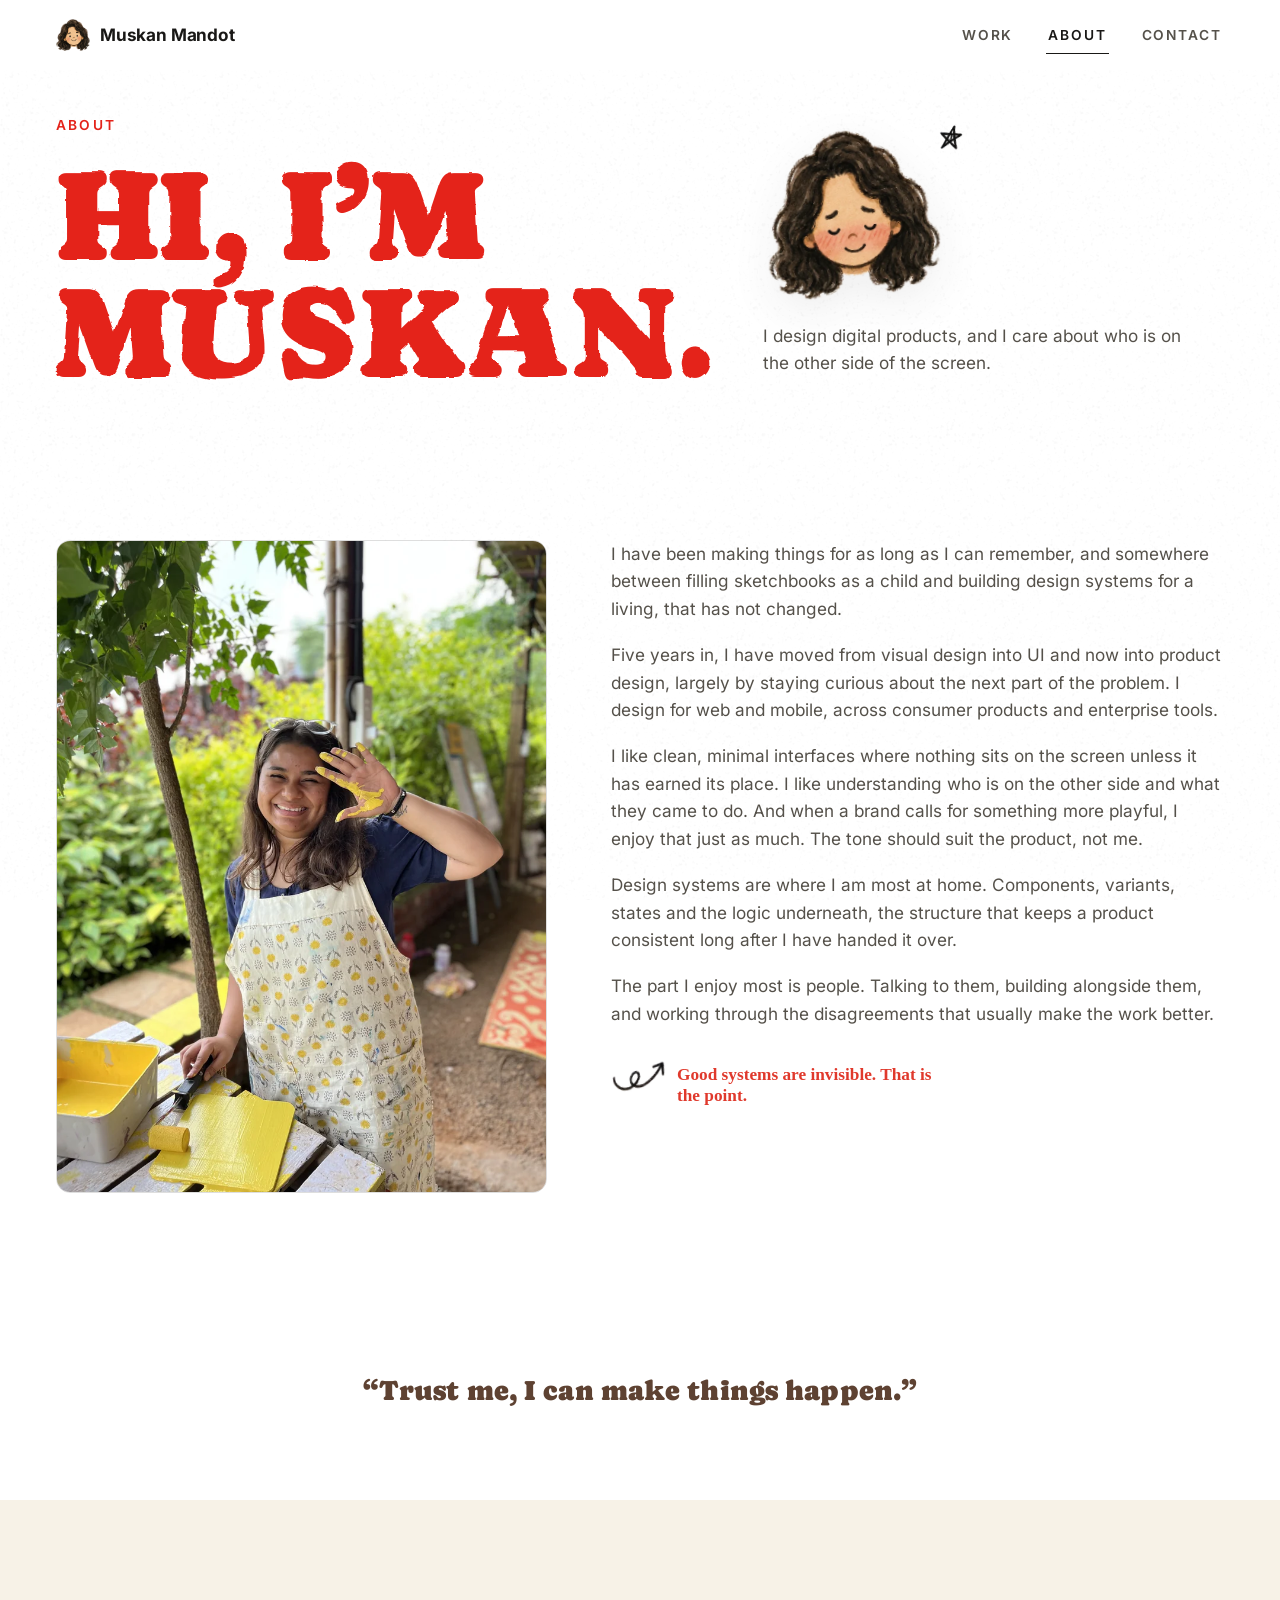
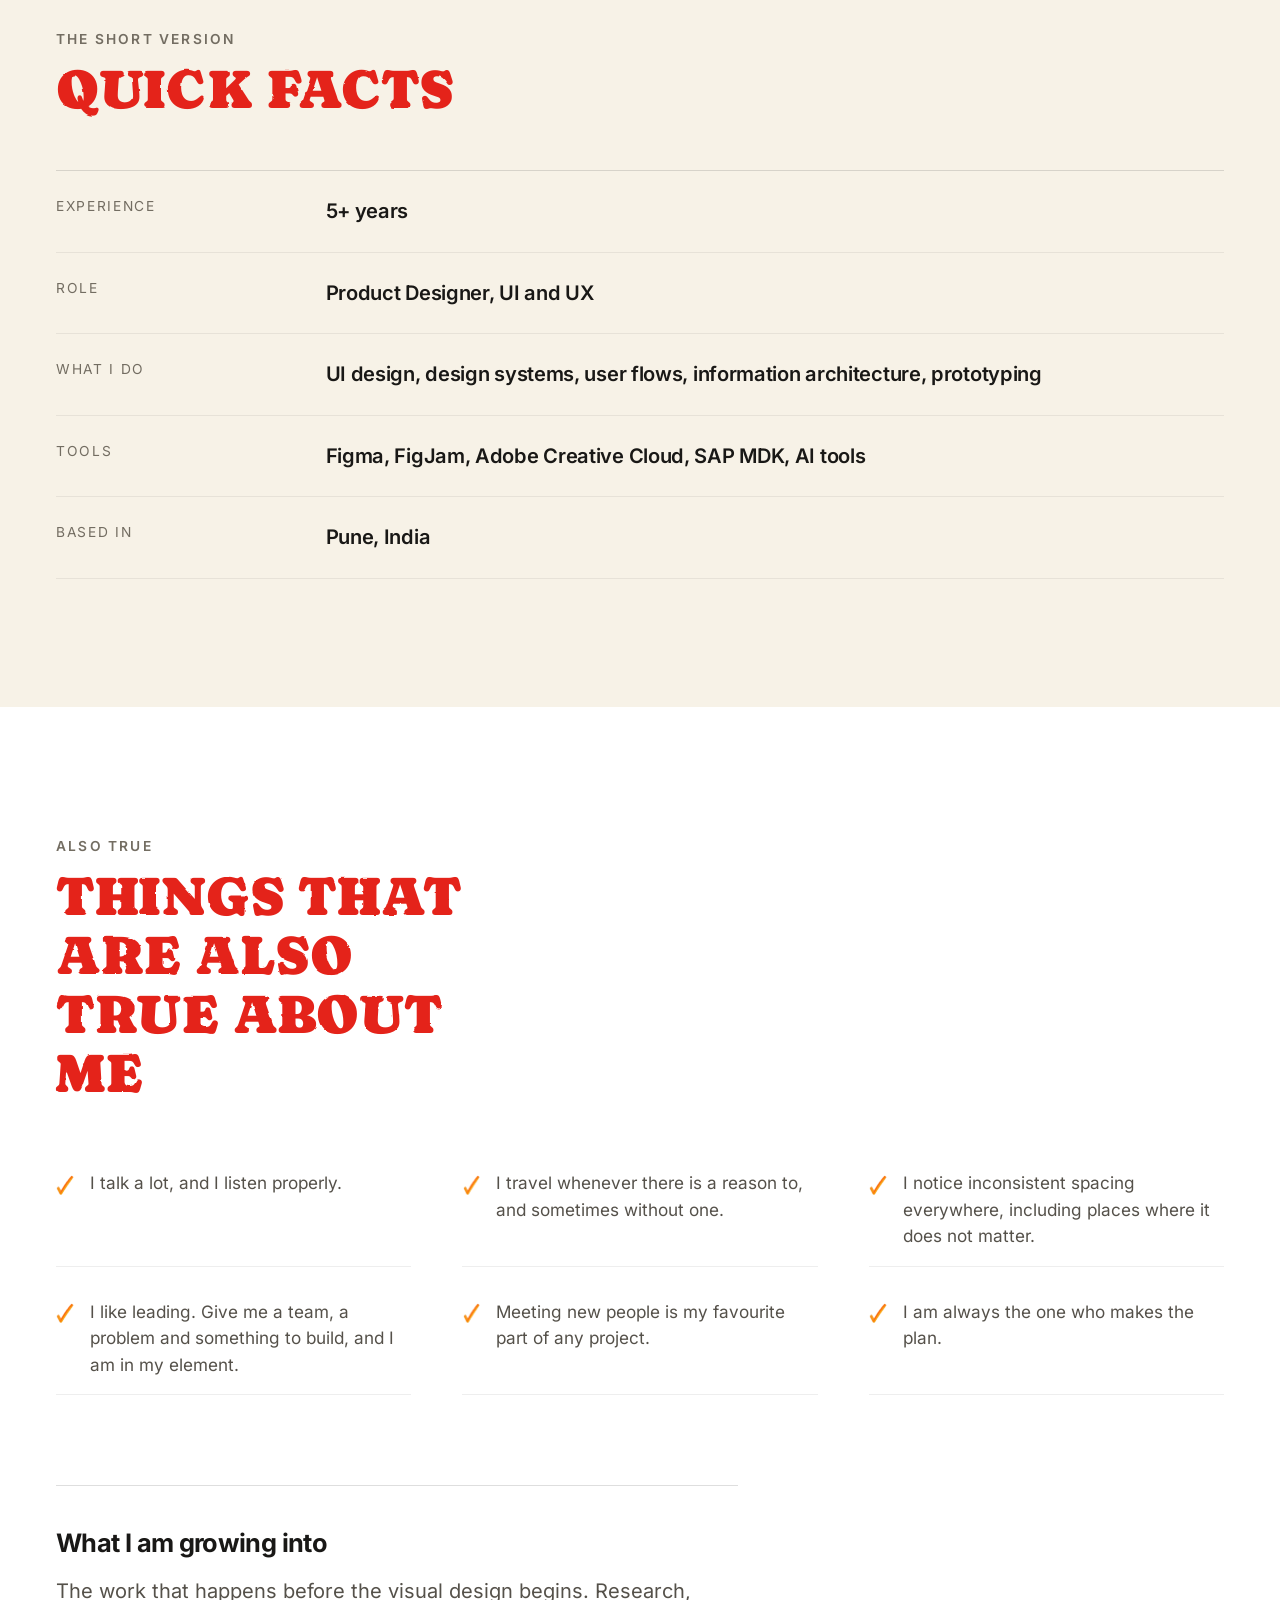
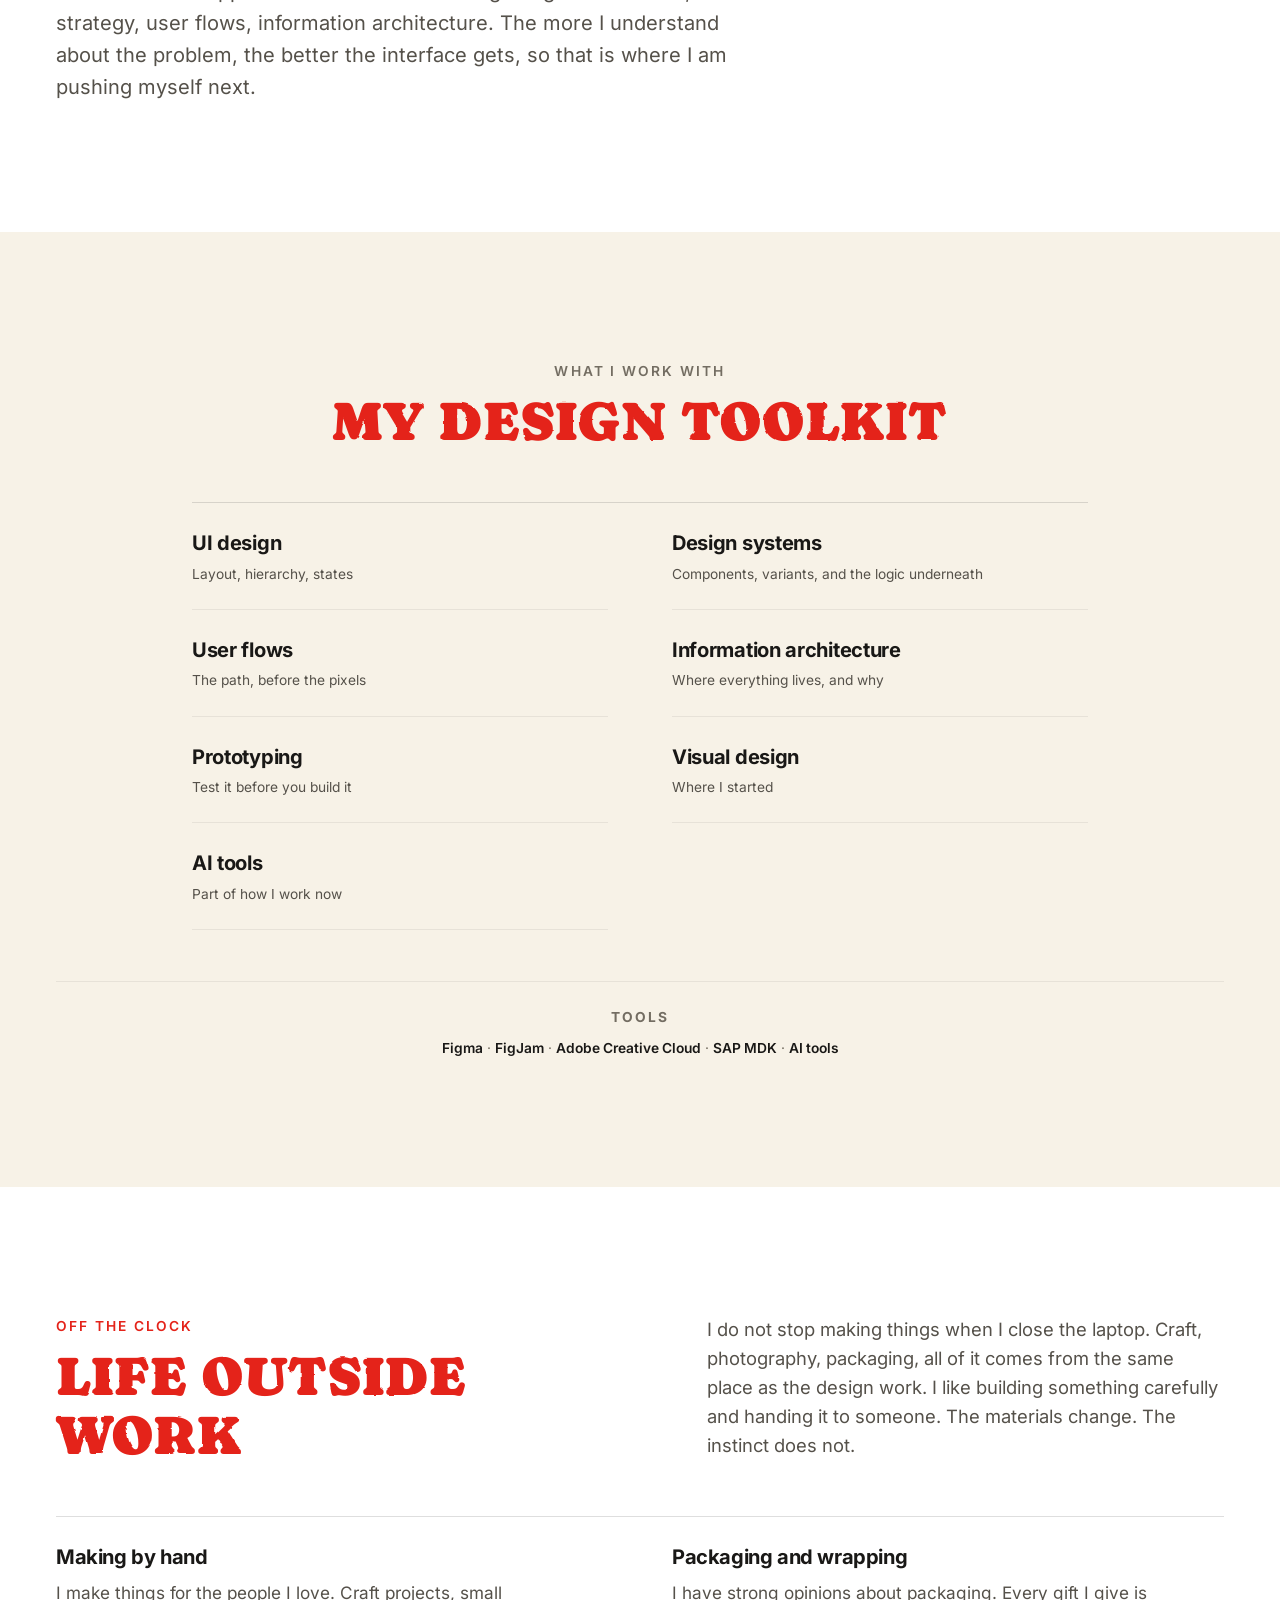
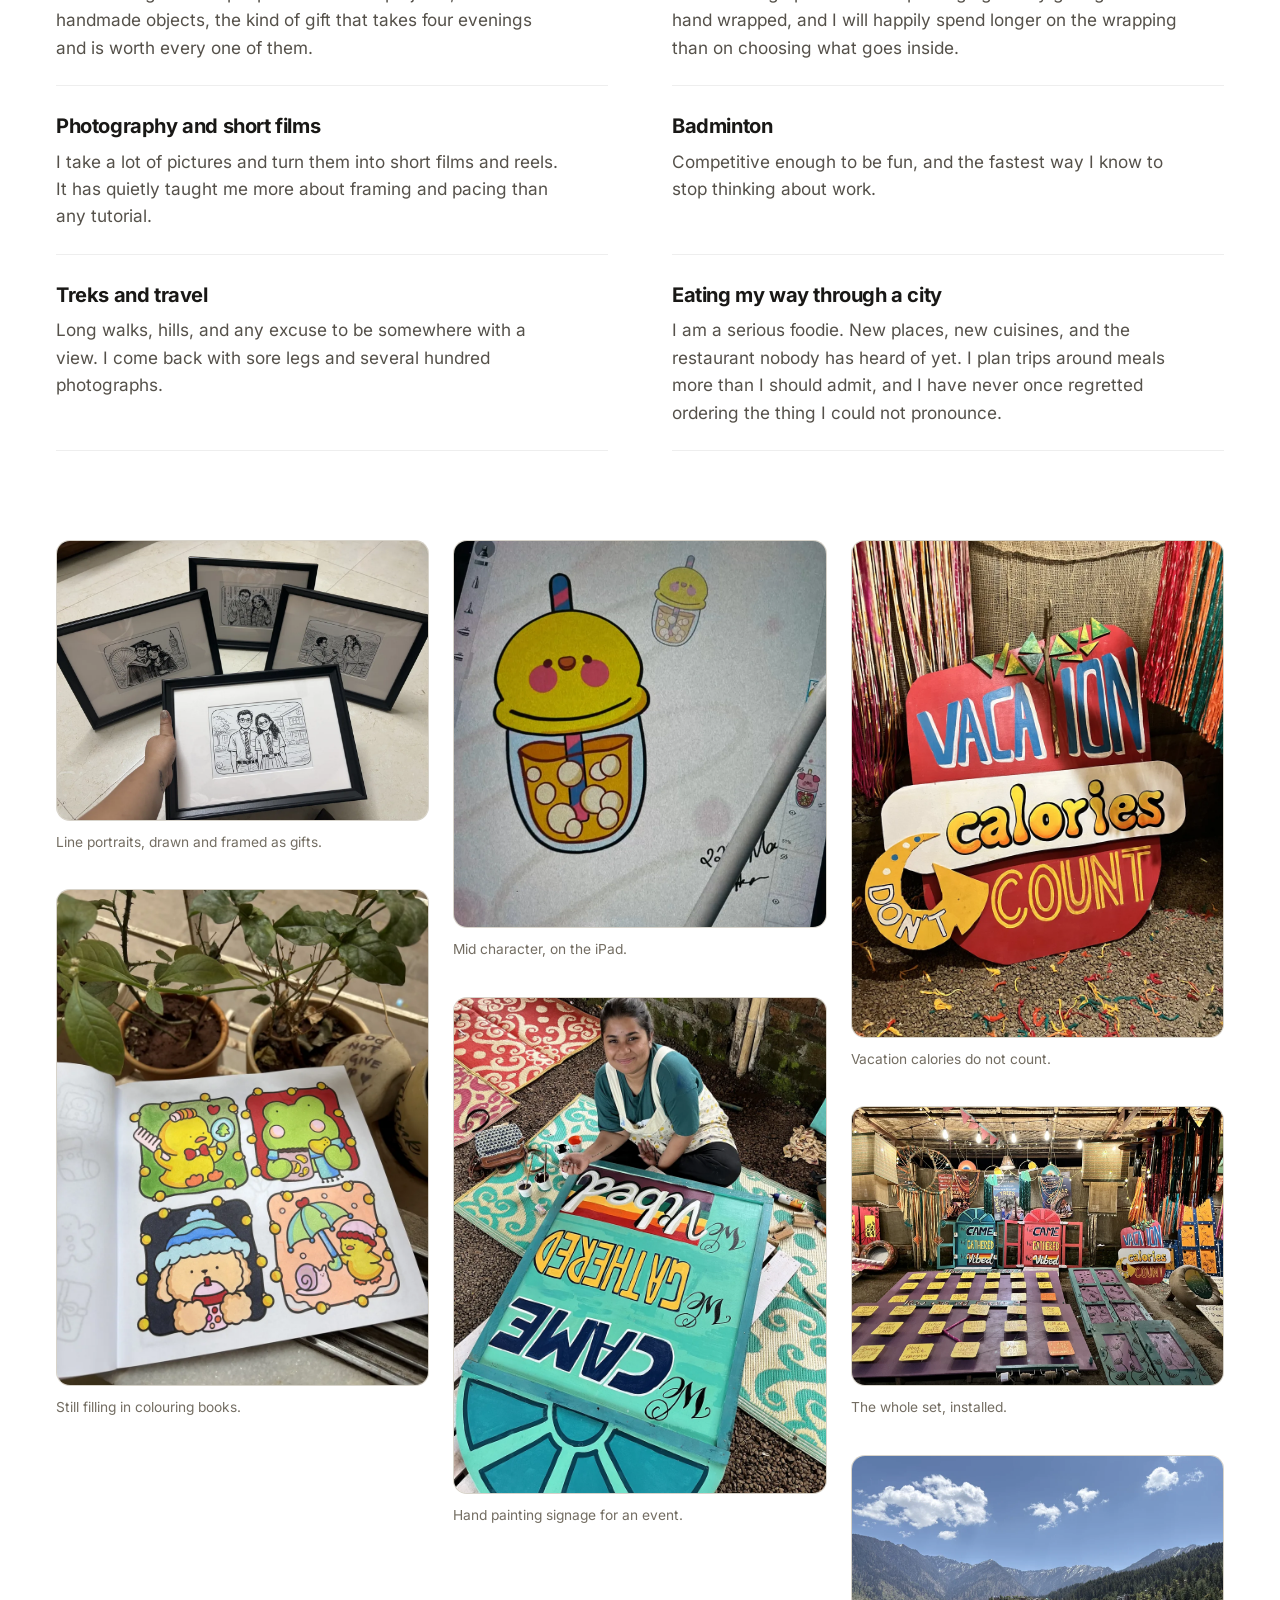
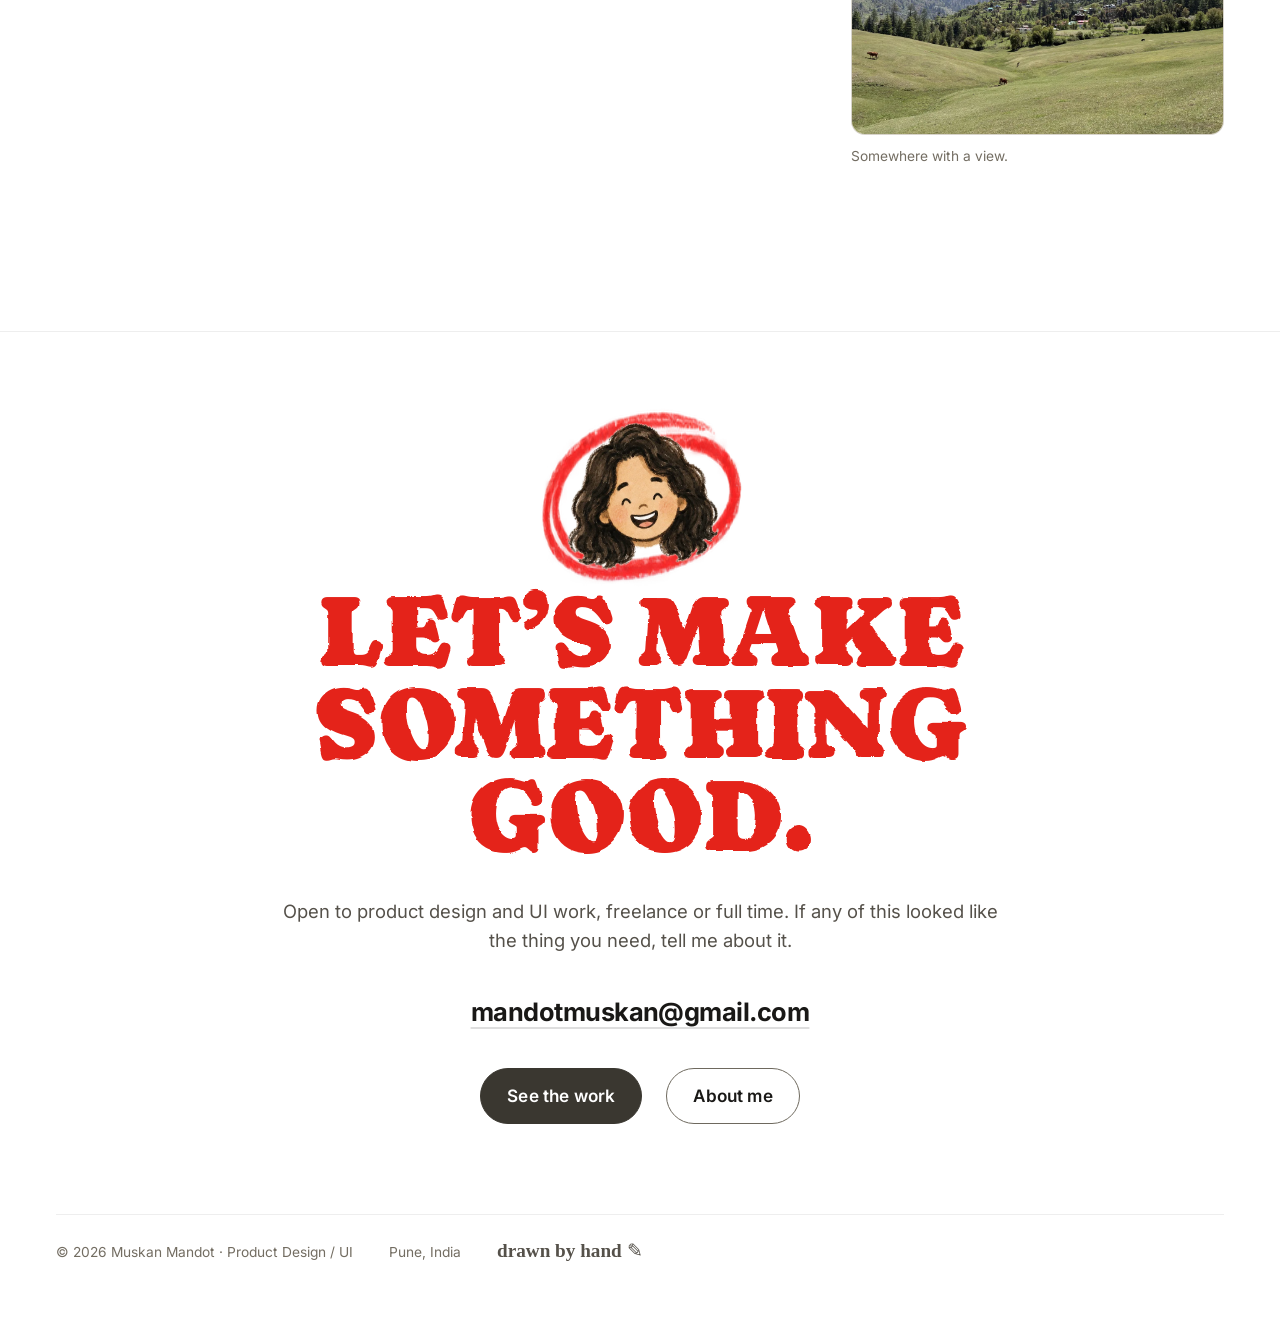
==== about.html @ d595f6e2 "Tighten the roster, centre the work link, and use her face as the icon The "browse all work" link no" ====
<!doctype html>
<html lang="en">
<head>
<meta charset="utf-8">
<meta name="viewport" content="width=device-width, initial-scale=1">
<title>About · Muskan Mandot</title>
<meta name="description" content="Muskan Mandot, product designer in Pune. 5+ years across UI, design systems and the structure that keeps a product consistent.">
<meta name="theme-color" content="#FDFBF6">
<link rel="icon" href="assets/img/favicon.png" type="image/png">
<link rel="preload" href="assets/fonts/inter-latin.woff2" as="font" type="font/woff2" crossorigin>
<link rel="preload" href="assets/fonts/caprasimo-latin.woff2" as="font" type="font/woff2" crossorigin>
<link rel="stylesheet" href="assets/css/fonts.css">
<link rel="stylesheet" href="assets/css/tokens.css">
<link rel="stylesheet" href="assets/css/base.css">
<link rel="stylesheet" href="assets/css/site.css">
</head>

<body data-page="about">
<a class="skip" href="#main">Skip to content</a>
<header data-nav></header>

<main id="main">

  <!-- ============ the title moment ============ -->
  <section class="ptitle">
    <div class="wrap ptitle__stage">
      <div class="poster ptitle__lead">
        <p class="eyebrow eyebrow--red reveal">About</p>
        <h1 class="ct poster__word ptitle__word reveal" style="--d:1">
          <span class="ln">Hi, I’m</span>
          <span class="ln">Muskan.</span>
        </h1>
      </div>

      <div class="ptitle__side reveal" style="--d:2">
        <span class="ptitle__star" aria-hidden="true"
              data-doodle="star-black" data-rot="9"></span>
        <img class="ptitle__face" src="assets/img/face/calm.webp"
             alt="" aria-hidden="true" fetchpriority="high" decoding="async"
             style="--face-rot:-5deg">
        <p class="lede">
          I design digital products, and I care about who is on the other side
          of the screen.
        </p>
      </div>
    </div>
  </section>

  <!-- ============ quiet: the long version ============ -->
  <section class="band band--tight">
    <div class="wrap about__grid">
      <figure class="about__photo reveal">
        <img src="assets/img/life/muskan-bio.webp"
             alt="Muskan Mandot laughing, one hand covered in yellow paint, rolling paint onto a wooden board."
             width="825" height="1100" loading="lazy" decoding="async">
      </figure>

      <div class="reveal" style="--d:1">
        <div class="body">
          <p>
            I have been making things for as long as I can remember, and
            somewhere between filling sketchbooks as a child and building design
            systems for a living, that has not changed.
          </p>
          <p>
            Five years in, I have moved from visual design into UI and now into
            product design, largely by staying curious about the next part of the
            problem. I design for web and mobile, across consumer products and
            enterprise tools.
          </p>
          <p>
            I like clean, minimal interfaces where nothing sits on the screen
            unless it has earned its place. I like understanding who is on the
            other side and what they came to do. And when a brand calls for
            something more playful, I enjoy that just as much. The tone should
            suit the product, not me.
          </p>
          <p>
            Design systems are where I am most at home. Components, variants,
            states and the logic underneath, the structure that keeps a product
            consistent long after I have handed it over.
          </p>
          <p>
            The part I enjoy most is people. Talking to them, building alongside
            them, and working through the disagreements that usually make the
            work better.
          </p>
        </div>

        <p class="note note--red" style="margin-top:var(--s-5)">
          <span data-doodle="arrow-loop" data-size="sm" data-rot="-8"></span>
          <span class="note__text">Good systems are invisible. That is the point.</span>
        </p>
      </div>
    </div>
  </section>

  <!-- ============ a pull quote ============ -->
  <section class="band band--tight">
    <div class="wrap">
      <blockquote class="pull reveal">
        <p>“Trust me, I can make things happen.”</p>
      </blockquote>
    </div>
  </section>

  <!-- ============ quiet: quick facts ============ -->
  <section class="band band--warm">
    <div class="wrap">
      <div class="shead reveal">
        <div class="shead__l">
          <p class="eyebrow">The short version</p>
          <h2 class="ct ct--md shead__title">Quick facts</h2>
        </div>
      </div>

      <dl class="specs reveal">
        <div><dt>Experience</dt><dd>5+ years</dd></div>
        <div><dt>Role</dt><dd>Product Designer, UI and UX</dd></div>
        <div><dt>What I do</dt><dd>UI design, design systems, user flows, information architecture, prototyping</dd></div>
        <div><dt>Tools</dt><dd>Figma, FigJam, Adobe Creative Cloud, SAP MDK, AI tools</dd></div>
        <div><dt>Based in</dt><dd>Pune, India</dd></div>
      </dl>
    </div>
  </section>

  <!-- ============ quiet: things that are also true ============ -->
  <section class="band">
    <div class="wrap">
      <div class="shead reveal">
        <div class="shead__l">
          <p class="eyebrow">Also true</p>
          <h2 class="ct ct--md shead__title">Things that are also true about me</h2>
        </div>
      </div>

      <ul class="trues">
        <li class="reveal"><span data-doodle="check" data-size="xs"></span><span>I talk a lot, and I listen properly.</span></li>
        <li class="reveal" style="--d:1"><span data-doodle="check" data-size="xs"></span><span>I travel whenever there is a reason to, and sometimes without one.</span></li>
        <li class="reveal" style="--d:2"><span data-doodle="check" data-size="xs"></span><span>I notice inconsistent spacing everywhere, including places where it does not matter.</span></li>
        <li class="reveal" style="--d:3"><span data-doodle="check" data-size="xs"></span><span>I like leading. Give me a team, a problem and something to build, and I am in my element.</span></li>
        <li class="reveal" style="--d:4"><span data-doodle="check" data-size="xs"></span><span>Meeting new people is my favourite part of any project.</span></li>
        <li class="reveal" style="--d:5"><span data-doodle="check" data-size="xs"></span><span>I am always the one who makes the plan.</span></li>
      </ul>

      <div class="growing reveal">
        <h3>What I am growing into</h3>
        <p>
          The work that happens before the visual design begins. Research,
          strategy, user flows, information architecture. The more I understand
          about the problem, the better the interface gets, so that is where I
          am pushing myself next.
        </p>
      </div>
    </div>
  </section>

  <!-- ============ quiet: toolkit ============ -->
  <section class="band band--warm">
    <div class="wrap">
      <div class="shead shead--center reveal">
        <div class="shead__l">
          <p class="eyebrow">What I work with</p>
          <h2 class="ct ct--md shead__title">My design toolkit</h2>
        </div>
      </div>
      <div class="kit__grid" id="kit"></div>
      <p class="tools reveal" id="tools"></p>
    </div>
  </section>

  <!-- ============ expressive again: life outside work ============ -->
  <section class="band">
    <div class="wrap">
      <div class="shead reveal">
        <div class="shead__l">
          <p class="eyebrow eyebrow--red">Off the clock</p>
          <h2 class="ct ct--md shead__title">Life outside work</h2>
        </div>
        <p class="lede">
          I do not stop making things when I close the laptop. Craft,
          photography, packaging, all of it comes from the same place as the
          design work. I like building something carefully and handing it to
          someone. The materials change. The instinct does not.
        </p>
      </div>

      <dl class="outside reveal">
        <div>
          <dt>Making by hand</dt>
          <dd>I make things for the people I love. Craft projects, small handmade objects, the kind of gift that takes four evenings and is worth every one of them.</dd>
        </div>
        <div>
          <dt>Packaging and wrapping</dt>
          <dd>I have strong opinions about packaging. Every gift I give is hand wrapped, and I will happily spend longer on the wrapping than on choosing what goes inside.</dd>
        </div>
        <div>
          <dt>Photography and short films</dt>
          <dd>I take a lot of pictures and turn them into short films and reels. It has quietly taught me more about framing and pacing than any tutorial.</dd>
        </div>
        <div>
          <dt>Badminton</dt>
          <dd>Competitive enough to be fun, and the fastest way I know to stop thinking about work.</dd>
        </div>
        <div>
          <dt>Treks and travel</dt>
          <dd>Long walks, hills, and any excuse to be somewhere with a view. I come back with sore legs and several hundred photographs.</dd>
        </div>
        <div>
          <dt>Eating my way through a city</dt>
          <dd>I am a serious foodie. New places, new cuisines, and the restaurant nobody has heard of yet. I plan trips around meals more than I should admit, and I have never once regretted ordering the thing I could not pronounce.</dd>
        </div>
      </dl>

      <div class="gallery" id="gallery" data-gallery hidden></div>

    </div>
  </section>

</main>

<footer data-foot></footer>

<script src="assets/js/crayon-ratio.js"></script>
<script src="assets/js/img-sizes.js"></script>
<script src="assets/js/crayon.js"></script>
<script src="assets/js/data.js"></script>
<script src="assets/js/common.js"></script>
<script src="assets/js/home.js"></script>
</body>
</html>
---- assets/css/fonts.css ----
/* =========================================================
   fonts.css — self-hosted, no external requests.
   Inter for the interface, Caprasimo for crayon display type,
   Caveat for the handwritten annotations.
   ========================================================= */

@font-face {
  font-family: "Inter";
  font-style: normal;
  font-weight: 100 900;
  font-display: swap;
  src: url("../fonts/inter-latin.woff2") format("woff2");
  unicode-range: U+0000-00FF, U+0131, U+0152-0153, U+02BB-02BC, U+02C6, U+02DA,
    U+02DC, U+0304, U+0308, U+0329, U+2000-206F, U+2074, U+20AC, U+2122, U+2191,
    U+2193, U+2212, U+2215, U+FEFF, U+FFFD;
}
@font-face {
  font-family: "Inter";
  font-style: normal;
  font-weight: 100 900;
  font-display: swap;
  src: url("../fonts/inter-latin-ext.woff2") format("woff2");
  unicode-range: U+0100-02BA, U+02BD-02C5, U+02C7-02CC, U+02CE-02D7, U+02DD-02FF,
    U+0304, U+0308, U+0329, U+1D00-1DBF, U+1E00-1E9F, U+1EF2-1EFF, U+2020,
    U+20A0-20AB, U+20AD-20C0, U+2113, U+2C60-2C7F, U+A720-A7FF;
}

@font-face {
  font-family: "Caprasimo";
  font-style: normal;
  font-weight: 400;
  font-display: swap;
  src: url("../fonts/caprasimo-latin.woff2") format("woff2");
  unicode-range: U+0000-00FF, U+0131, U+0152-0153, U+02BB-02BC, U+02C6, U+02DA,
    U+02DC, U+0304, U+0308, U+0329, U+2000-206F, U+20AC, U+2122, U+2191, U+2193,
    U+2212, U+2215, U+FEFF, U+FFFD;
}
@font-face {
  font-family: "Caprasimo";
  font-style: normal;
  font-weight: 400;
  font-display: swap;
  src: url("../fonts/caprasimo-latin-ext.woff2") format("woff2");
  unicode-range: U+0100-02BA, U+02BD-02C5, U+02C7-02CC, U+02CE-02D7, U+02DD-02FF,
    U+0304, U+0308, U+0329, U+1D00-1DBF, U+1E00-1E9F, U+1EF2-1EFF, U+2020,
    U+20A0-20AB, U+20AD-20C0, U+2113, U+2C60-2C7F, U+A720-A7FF;
}

@font-face {
  font-family: "Caveat";
  font-style: normal;
  font-weight: 400 700;
  font-display: swap;
  src: url("../fonts/caveat-latin.woff2") format("woff2");
  unicode-range: U+0000-00FF, U+0131, U+0152-0153, U+02BB-02BC, U+02C6, U+02DA,
    U+02DC, U+0304, U+0308, U+0329, U+2000-206F, U+2074, U+20AC, U+2122, U+2191,
    U+2193, U+2212, U+2215, U+FEFF, U+FFFD;
}
@font-face {
  font-family: "Caveat";
  font-style: normal;
  font-weight: 400 700;
  font-display: swap;
  src: url("../fonts/caveat-latin-ext.woff2") format("woff2");
  unicode-range: U+0100-02BA, U+02BD-02C5, U+02C7-02CC, U+02CE-02D7, U+02DD-02FF,
    U+0304, U+0308, U+0329, U+1D00-1DBF, U+1E00-1E9F, U+1EF2-1EFF, U+2020,
    U+20A0-20AB, U+20AD-20C0, U+2113, U+2C60-2C7F, U+A720-A7FF;
}
---- assets/css/tokens.css ----
/* =========================================================
   tokens.css — the whole visual system in one place.
   Colour, type scale, spacing, sizing. Nothing else should
   hard-code a hex value or a magic pixel number.
   ========================================================= */

:root {
  /* ---- paper -------------------------------------------------- */
  --paper:        #FFFFFF;   /* the page */
  --paper-warm:   #F7F2E7;   /* the beige band, used sparingly */
  --card:         #FFFFFF;   /* lifted surfaces */

  /* ---- ink ---------------------------------------------------- */
  --ink:          #191816;
  --ink-soft:     #55514A;
  --ink-faint:    #736D62;

  /* ---- crayons ------------------------------------------------ */
  --red:          #E0392C;
  --red-ink:      #E4231A;   /* display type — a solid, opaque crayon red */
  --red-deep:     #B72A20;
  --blue:         #1B4FD8;
  --blue-wash:    #ECF0FD;
  --orange:       #EF6C1E;
  --yellow:       #F0AE12;
  --green:        #4F8C3E;
  --brown:        #5E4232;   /* the character's hair, used for pull quotes */

  /* ---- lines -------------------------------------------------- */
  --rule:         rgba(25, 24, 22, .14);
  --rule-soft:    rgba(25, 24, 22, .07);
  --focus:        #1B4FD8;
  --btn:          #3A3730;   /* buttons: a warm charcoal grey, never red */
  --btn-line:     #6E695E;

  /* ---- type --------------------------------------------------- */
  --f-body:    "Inter", ui-sans-serif, system-ui, -apple-system, "Segoe UI", Roboto, sans-serif;
  --f-display: "Caprasimo", "Inter", ui-sans-serif, system-ui, sans-serif;
  --f-hand:    "Caveat", "Segoe Script", cursive;

  --t--1:  clamp(0.80rem, 0.78rem + 0.10vw, 0.86rem);
  --t-0:   clamp(0.98rem, 0.95rem + 0.16vw, 1.07rem);
  --t-1:   clamp(1.09rem, 1.03rem + 0.28vw, 1.28rem);
  --t-lede:clamp(1.02rem, 0.97rem + 0.22vw, 1.18rem);  /* supporting copy under a heading */
  --t-2:   clamp(1.28rem, 1.17rem + 0.52vw, 1.66rem);
  --t-3:   clamp(1.55rem, 1.33rem + 1.02vw, 2.30rem);
  --t-4:   clamp(1.95rem, 1.52rem + 1.98vw, 3.40rem);
  --t-5:   clamp(2.55rem, 1.63rem + 4.20vw, 5.60rem);
  --t-6:   clamp(3.10rem, 1.55rem + 7.10vw, 8.40rem);

  /* ---- rhythm ------------------------------------------------- */
  --s-1:  6px;
  --s-2:  10px;
  --s-3:  16px;
  --s-4:  24px;
  --s-5:  36px;
  --s-6:  clamp(44px,  4vw,  64px);
  --s-7:  clamp(64px,  7vw, 104px);
  --s-8:  clamp(88px, 10vw, 152px);

  --wrap:        1240px;
  --wrap-mid:     980px;
  --wrap-read:    720px;
  --gutter:      clamp(20px, 4.4vw, 56px);

  --r-sm: 8px;
  --r:    14px;
  --r-lg: 22px;

  /* ---- decorative asset sizes --------------------------------- */
  --ca-xs: clamp(24px,  3.0vw,  38px);
  --ca-sm: clamp(36px,  4.4vw,  58px);
  --ca-md: clamp(54px,  6.4vw,  88px);
  --ca-lg: clamp(74px,  9.0vw, 126px);
  --ca-xl: clamp(96px, 12.0vw, 178px);

  --ease: cubic-bezier(.22, .68, .32, 1);
}
---- assets/css/base.css ----
/* =========================================================
   base.css — reset, typography, page chrome, and the small
   set of primitives every page builds out of.

   The rule this file exists to protect: the interface is a
   clean white editorial layout. The crayon work sits on top
   of it as artwork, and never in the way of it.
   ========================================================= */

/* ---------------------------------------------------------
   1 · reset
   --------------------------------------------------------- */

*, *::before, *::after { box-sizing: border-box; }

html { -webkit-text-size-adjust: 100%; scroll-behavior: smooth; }

body {
  margin: 0;
  background: var(--paper);
  color: var(--ink);
  font-family: var(--f-body);
  font-size: var(--t-0);
  line-height: 1.62;
  font-synthesis-weight: none;
  -webkit-font-smoothing: antialiased;
  overflow-x: hidden;
}

/* the paper tooth — barely there, but it stops the white going flat */
body::before {
  content: "";
  position: fixed;
  inset: 0;
  background: url("../img/tex/paper.png") repeat;
  background-size: 210px 210px;
  opacity: .34;
  pointer-events: none;
  z-index: 0;
}
body > * { position: relative; z-index: 1; }

h1, h2, h3, h4, p, figure, blockquote, ul, ol, dl { margin: 0; }
[hidden] { display: none !important; }
ul, ol { padding: 0; list-style: none; }
img, svg { display: block; max-width: 100%; }
img { height: auto; }
a { color: inherit; text-decoration: none; }
button { font: inherit; color: inherit; background: none; border: 0; cursor: pointer; }

::selection { background: var(--red); color: #fff; }

:focus-visible {
  outline: 3px solid var(--focus);
  outline-offset: 3px;
  border-radius: 3px;
}

.skip {
  position: fixed;
  top: 10px;
  left: 10px;
  z-index: 999;
  padding: 10px 16px;
  background: var(--ink);
  color: var(--paper);
  border-radius: var(--r-sm);
  font-weight: 600;
  transform: translateY(-160%);
  transition: transform .18s var(--ease);
}
.skip:focus { transform: none; }

.sr {
  position: absolute;
  width: 1px; height: 1px;
  padding: 0; margin: -1px;
  overflow: hidden; clip-path: inset(50%);
  white-space: nowrap;
}

/* ---------------------------------------------------------
   2 · layout
   --------------------------------------------------------- */

.wrap     { width: min(var(--wrap),      100% - var(--gutter) * 2); margin-inline: auto; }
.wrap-mid { width: min(var(--wrap-mid),  100% - var(--gutter) * 2); margin-inline: auto; }
.wrap-read{ width: min(var(--wrap-read), 100% - var(--gutter) * 2); margin-inline: auto; }

.band       { padding-block: var(--s-8); }
.band--tight{ padding-block: var(--s-7); }
.band--warm { background: var(--paper-warm); }
.band--line { border-top: 1px solid var(--rule-soft); }

/* ---------------------------------------------------------
   3 · type
   --------------------------------------------------------- */

.eyebrow {
  font-size: var(--t--1);
  font-weight: 600;
  letter-spacing: .16em;
  text-transform: uppercase;
  color: var(--ink-faint);
}
.eyebrow--red { color: var(--red-ink); }

.lede {
  font-size: var(--t-lede);
  line-height: 1.58;
  color: var(--ink-soft);
  max-width: 60ch;
}

.body p + p { margin-top: 1.05em; }
.body p { color: var(--ink-soft); max-width: 68ch; }

.hand {
  font-family: var(--f-hand);
  font-weight: 700;
  font-size: clamp(1.15rem, 1.5vw, 1.5rem);
  line-height: 1.25;
  color: var(--blue);
}
.hand--red { color: var(--red); }
.hand--ink { color: var(--ink-soft); }

/* --- the crayon display headline -----------------------------
   Real, selectable, searchable text. The crayon look comes from
   a grain tile clipped to the glyphs plus a turbulence filter
   that roughens the outline. Both degrade to flat red type. */

.ct {
  font-family: var(--f-display);
  font-weight: 400;
  font-size: var(--t-5);
  /* Caprasimo's comma descends a long way — anything tighter and it
     lands on the line below. */
  line-height: 1;
  letter-spacing: -.005em;
  text-transform: uppercase;
  color: var(--red-ink);
  margin: 0;
}
.ct--blue   { color: var(--blue); }
.ct--ink    { color: var(--ink); }
.ct--orange { color: var(--orange); }

.ct--xl { font-size: var(--t-6); }
.ct--lg { font-size: var(--t-5); }
.ct--md { font-size: var(--t-4); }
.ct--sm { font-size: var(--t-3); letter-spacing: 0; }

/* the smaller display sizes wrap more often, so they need the extra room */
.ct--md, .ct--sm { line-height: 1.08; }

/* The letters are a solid, opaque crayon red. The hand comes from the
   uneven outline below, not from paper showing through the fill. */

/* The wobble. Two strengths, because a displacement that reads as a
   confident crayon edge on a poster word turns a section heading to mush. */
.ct--xl, .poster__word { filter: url("#crayonEdge"); }
.ct--lg, .ct--md       { filter: url("#crayonEdgeSm"); }

@media (max-width: 700px) {
  .ct--lg, .ct--md { filter: none; }
}

/* =========================================================
   3b · POSTER — the shared title moment.

   One huge crayon word, the character large and overlapping it,
   and a plain black information block set beside them. Used by
   the homepage hero, every page title and the closing panel.
   ========================================================= */

.poster { position: relative; container-type: inline-size; }

/* The word is sized to fill its container exactly: --em is the width of the
   widest line measured in ems of this typeface, so 100cqw / --em is the font
   size that fits. --cap stops it running away on very wide screens. */
.poster__word {
  --ls: -.012;
  font-size: min(calc(100cqw / var(--em, 6.05)), var(--cap, 15rem));
  line-height: .9;
  text-align: center;
  letter-spacing: calc(var(--ls) * 1em);
  white-space: nowrap;
}
.poster__word .ln { display: block; }

.poster__face {
  position: absolute;
  left: var(--face-x, 50%);
  top: var(--face-top, 4vw);
  width: var(--face-w, 38vw);
  max-width: none;
  transform: translateX(-52%) rotate(var(--face-rot, 0deg));
  z-index: 2;
  filter: drop-shadow(0 18px 26px rgba(25, 24, 22, .09));
}

/* the plain-type information block, set at the character's eye line */
.poster__id {
  position: absolute;
  right: 0;
  top: var(--id-top, 21vw);
  z-index: 3;
  width: min(23rem, 32vw);
}
.poster__name {
  font-size: clamp(1.15rem, 1.7vw, 1.7rem);
  font-weight: 700;
  letter-spacing: -.03em;
  line-height: 1.05;
}
.poster__role {
  margin-top: .1em;
  font-size: clamp(.98rem, 1.15vw, 1.18rem);
  font-weight: 500;
  color: var(--ink);
}
.poster__meta {
  margin-top: .7em;
  font-size: var(--t--1);
  color: var(--ink-soft);
}
.poster__meta span + span::before { content: " | "; color: var(--ink-faint); }
.poster__meta--years { margin-top: .25em; font-weight: 600; color: var(--ink); }
.poster__star { position: absolute; width: clamp(22px, 2.2vw, 34px); }

@media (max-width: 900px) {
  .poster__word { font-size: calc(100cqw / var(--em-sm, var(--em, 6.05))); }
  .poster__face {
    position: static;
    width: min(62vw, 340px);
    margin: -4vw auto 0;
    transform: rotate(var(--face-rot, 0deg));
  }
  .poster__id {
    position: static;
    width: auto;
    max-width: 30rem;
    margin: var(--s-5) auto 0;
    text-align: center;
  }
  .poster__star { display: none; }
}

/* ---------------------------------------------------------
   4 · decorative crayon assets
   Built by crayon.js. Everything here is presentation only —
   the elements carry aria-hidden unless given real alt text.
   --------------------------------------------------------- */

.ca {
  display: block;
  width: var(--ca-md);
  height: auto;
  pointer-events: none;
  user-select: none;
  flex: none;
}
.ca--xs { width: var(--ca-xs); }
.ca--sm { width: var(--ca-sm); }
.ca--md { width: var(--ca-md); }
.ca--lg { width: var(--ca-lg); }
.ca--xl { width: var(--ca-xl); }

/* The element an asset is painted into. In a flex row it would otherwise
   shrink, and the img's max-width:100% would squash the artwork with it —
   which is how a row of identical ticks ends up at six different sizes. */
.ca-host { flex: none; }

/* free-floating pieces are positioned by their host section */
.ca-float { position: absolute; z-index: 2; }

/* the character, used as a stamp */
.stamp { display: block; width: var(--ca-lg); }
.stamp--sm { width: var(--ca-md); }
.stamp--lg { width: var(--ca-xl); }

/* a stamp sitting inside a rough hand-drawn circle */
.stamp-ring { position: relative; display: inline-block; flex: none; }
.stamp-ring__ring {
  position: absolute;
  left: -17%;
  top: -13%;
  width: 134%;
  height: 128%;
  max-width: none;
  object-fit: fill;
  opacity: .9;
}
.stamp-ring .stamp { position: relative; }

/* ---------------------------------------------------------
   5 · marked-up words: underline, circle, highlight
   The mark is an image layered under the text, so the word
   itself stays real text.
   --------------------------------------------------------- */

.mark {
  position: relative;
  display: inline-block;
  white-space: nowrap;
}
.mark > img {
  position: absolute;
  left: -4%;
  width: 108%;
  max-width: none;
  pointer-events: none;
  z-index: -1;
}
.mark--under > img  { bottom: -.36em; height: .46em; object-fit: fill; }
.mark--circle > img { inset: -34% -10%; width: 120%; height: 168%; z-index: -1; }
.mark--hi > img     { bottom: .04em; height: .74em; object-fit: fill; opacity: .55; }

/* draws itself when it scrolls in, or on hover for links */
.mark > img { clip-path: inset(0 100% 0 0); }
.mark.is-in > img,
a:hover .mark > img,
a:focus-visible .mark > img {
  clip-path: inset(0 -2% 0 0);
  transition: clip-path .5s var(--ease);
}

/* ---------------------------------------------------------
   6 · annotation — the handwritten note with a small doodle
   --------------------------------------------------------- */

.note {
  display: flex;
  align-items: flex-start;
  gap: var(--s-2);
  max-width: 30ch;
}
.note__text {
  font-family: var(--f-hand);
  font-weight: 700;
  font-size: clamp(1.05rem, 1.35vw, 1.35rem);
  line-height: 1.22;
  color: var(--blue);
}
.note--red .note__text { color: var(--red); }
.note--ink .note__text { color: var(--ink-soft); }
.note > .ca { margin-top: .1em; }

/* ---------------------------------------------------------
   7 · buttons and links
   --------------------------------------------------------- */

.btn {
  display: inline-flex;
  align-items: center;
  padding: 13px 26px;
  border-radius: 999px;
  background: var(--btn);
  color: var(--paper);
  font-size: var(--t-0);
  font-weight: 600;
  letter-spacing: .01em;
  border: 1.5px solid var(--btn);
  transition: background .16s var(--ease), color .16s var(--ease),
              border-color .16s var(--ease), transform .16s var(--ease);
}
.btn:hover { background: var(--ink); border-color: var(--ink); }
.btn:active { transform: scale(.98); }

.btn--ghost {
  background: transparent;
  color: var(--ink);
  border-color: var(--btn-line);
}
.btn--ghost:hover { background: var(--btn); border-color: var(--btn); color: var(--paper); }

/* a text link with a crayon underline that draws on hover */
.tlink {
  position: relative;
  display: inline-block;
  font-weight: 600;
  padding-bottom: .18em;
}
.tlink::after {
  content: "";
  position: absolute;
  left: 0; right: 0; bottom: 0;
  height: 2px;
  background: currentColor;
  opacity: .28;
  transform-origin: left;
  transform: scaleX(1);
  transition: opacity .18s var(--ease);
}
.tlink:hover::after { opacity: 1; }

/* ---------------------------------------------------------
   8 · navigation
   --------------------------------------------------------- */

.nav {
  position: sticky;
  top: 0;
  z-index: 60;
  display: flex;
  align-items: center;
  justify-content: space-between;
  gap: var(--s-4);
  padding: 18px var(--gutter);
  background: color-mix(in srgb, var(--paper) 88%, transparent);
  backdrop-filter: blur(8px);
  transition: box-shadow .2s var(--ease), padding .2s var(--ease);
}
.nav.is-stuck {
  padding-block: 12px;
  box-shadow: 0 1px 0 var(--rule-soft);
}

.nav__mark {
  display: flex;
  align-items: center;
  gap: 10px;
  font-weight: 700;
  font-size: var(--t-0);
  letter-spacing: -.01em;
}
.nav__mark .stamp { width: 34px; }

.nav__links {
  display: flex;
  align-items: center;
  gap: clamp(14px, 2.4vw, 34px);
}
.nav__links a {
  position: relative;
  font-size: var(--t--1);
  font-weight: 600;
  letter-spacing: .14em;
  text-transform: uppercase;
  padding: 6px 2px;
}
/* The current and hovered item get a thin solid rule. A crayon scribble
   here read as decoration on a control, which is the one place in this
   system the hand does not belong. */
.nav__links a > img { display: none; }
.nav__links a { color: var(--ink-soft); transition: color .16s var(--ease); }
.nav__links a::after {
  content: "";
  position: absolute;
  left: 0;
  right: 0;
  bottom: -2px;
  height: 1.5px;
  background: currentColor;
  transform: scaleX(0);
  transform-origin: left;
  transition: transform .22s var(--ease);
}
.nav__links a:hover,
.nav__links a:focus-visible,
.nav__links a[aria-current="page"] { color: var(--ink); }
.nav__links a:hover::after,
.nav__links a:focus-visible::after,
.nav__links a[aria-current="page"]::after { transform: scaleX(1); }

@media (max-width: 620px) {
  .nav { padding-inline: var(--gutter); }
  .nav__mark > span:not(.sr) { display: none; }
  .nav__links { gap: 14px; }
  .nav__links a { letter-spacing: .08em; }
}

/* ---------------------------------------------------------
   9 · the closing panel — echoes the homepage hero
   --------------------------------------------------------- */

.foot {
  position: relative;
  padding-block: var(--s-8);
  border-top: 1px solid var(--rule-soft);
  overflow: hidden;
}
.foot__inner { position: relative; }
.foot__row {
  display: flex;
  flex-wrap: wrap;
  align-items: center;
  gap: var(--s-4);
  margin-top: var(--s-5);
}
.foot__mail {
  font-size: var(--t-2);
  font-weight: 600;
  letter-spacing: -.015em;
}
.foot__meta {
  display: flex;
  flex-wrap: wrap;
  gap: var(--s-3) var(--s-5);
  align-items: baseline;
  margin-top: var(--s-7);
  padding-top: var(--s-4);
  border-top: 1px solid var(--rule-soft);
  font-size: var(--t--1);
  color: var(--ink-faint);
}
.foot__stamp { display: flex; align-items: center; gap: var(--s-3); margin-top: var(--s-5); }

/* ---------------------------------------------------------
   10 · scroll reveals + resting motion
   --------------------------------------------------------- */

.reveal {
  opacity: 0;
  transform: translateY(14px);
  transition: opacity .6s var(--ease), transform .6s var(--ease);
  transition-delay: calc(var(--d, 0) * 70ms);
}
.reveal.is-in { opacity: 1; transform: none; }

/* artwork arrives with a small settle, as if placed by hand */
.ca-float {
  opacity: 0;
  transform: translateY(10px) rotate(var(--rot, 0deg)) scale(.94);
  transition: opacity .55s var(--ease), transform .55s var(--ease);
  transition-delay: calc(var(--d, 0) * 80ms + 120ms);
}
.ca-float.is-in { opacity: 1; transform: rotate(var(--rot, 0deg)); }

@media (prefers-reduced-motion: reduce) {
  html { scroll-behavior: auto; }
  .reveal, .ca-float { opacity: 1; transform: rotate(var(--rot, 0deg)); transition: none; }
  .mark > img { clip-path: none; transition: none; }
  .btn:hover, .btn:active { transform: none; }
  *, *::before, *::after {
    animation-duration: .01ms !important;
    animation-iteration-count: 1 !important;
    transition-duration: .01ms !important;
  }
}
---- assets/css/site.css ----
/* =========================================================
   site.css — the page sections.

   Rhythm across every page: expressive → clean → clean →
   expressive. Title moments carry the artwork; the reading
   sections go quiet again.
   ========================================================= */

/* =========================================================
   1 · HERO — the poster moment
   ========================================================= */

.hero {
  position: relative;
  padding-block: clamp(18px, 2.6vw, 40px) clamp(36px, 5vw, 72px);
  overflow: hidden;
}

.hero__stage {
  --em: 6.05;            /* PORTFOLIO */
  --cap: 17rem;
  --face-x: 35cqw;       /* the head sits left of centre, not under the middle */
  --face-w: 35cqw;
  --face-top: 3.4cqw;
  --id-top: 19cqw;
  width: calc(100% - var(--gutter) * 2);
  max-width: none;
  margin-inline: auto;
  padding-bottom: 21cqw;
}
.hero__word { color: var(--red-ink); }
.hero__stage .poster__star { right: -1.6em; top: -1.4em; }

.hero__base {
  display: flex;
  flex-wrap: wrap;
  align-items: flex-end;
  justify-content: space-between;
  gap: var(--s-5) var(--s-6);
  margin-top: clamp(16px, 2.4vw, 40px);
}

.hero__facts {
  flex: 1 1 26rem;
  border-top: 1px solid var(--rule);
}
.hero__facts div {
  display: grid;
  grid-template-columns: 7.5em 1fr;
  gap: var(--s-3);
  padding: 10px 0;
  border-bottom: 1px solid var(--rule-soft);
  font-size: var(--t--1);
}
.hero__facts dt { color: var(--ink-faint); letter-spacing: .1em; text-transform: uppercase; }
.hero__facts dd { margin: 0; font-weight: 600; }

@media (max-width: 900px) {
  .hero__stage { padding-bottom: 0; }
  .hero__base { justify-content: center; }
}

/* =========================================================
   2 · section heads — the quiet way in
   ========================================================= */

/* Both columns start on the same line. Baseline alignment reads as wrong
   here, because the larger supporting line then sits 7px above the eyebrow;
   what has to match is the top of the type, not the baseline. */
/* The same two columns as a project row, with the same gap and the same
   breakpoint. As a flex row with space-between, the supporting line's left
   edge floated with its own width and never lined up with the project text
   underneath it. */
.shead {
  display: grid;
  grid-template-columns: minmax(0, 1.15fr) minmax(0, 1fr);
  gap: clamp(24px, 4.4vw, 68px);
  align-items: start;
  margin-bottom: var(--s-6);
}
.shead__l { position: relative; max-width: 27rem; }

/* a centred head, for sections with nothing in the right column */
.shead--center { grid-template-columns: 1fr; justify-items: center; text-align: center; }
/* Wide enough to hold the longest centred title on one line, so the
   quiet bands keep the same single-line rhythm as the rest. */
.shead--center .shead__l { max-width: 54rem; }

@media (max-width: 880px) {
  .shead { grid-template-columns: 1fr; gap: var(--s-4); }
}
/* The display face carries less optical weight than Inter Bold at the same
   pixel size, so a section heading needs a little more than the items under
   it, not the same. */
.shead__title {
  margin-top: .18em;
  font-size: clamp(2.1rem, 1.58rem + 2.3vw, 3.9rem);
}
.shead__star {
  position: absolute;
  left: -2.1em;
  top: 1.7em;
  width: clamp(20px, 2.4vw, 32px);
}
.shead .lede { max-width: none; }

@media (max-width: 760px) {
  .shead__star { display: none; }
}

/* =========================================================
   3 · PROJECTS, as real UI
   ========================================================= */

.projects { display: grid; gap: var(--s-8); }

/* The "browse all work" link centres under the rows rather than sitting in
   the left column, where it left the right half of the line empty. It also
   sits closer to the last project and closer to the rule below, so the two
   sections read as neighbours instead of drifting apart. */
.work__more { margin-top: var(--s-6); text-align: center; }
#work { padding-bottom: var(--s-6); }

.proj {
  position: relative;
  display: grid;
  grid-template-columns: minmax(0, 1.15fr) minmax(0, 1fr);
  gap: clamp(24px, 4.4vw, 68px);
  align-items: start;
}
/* Alternating rows swap sides. The column widths have to swap with them,
   or every second cover is rendered in the narrower column. */
.proj:nth-child(even) { grid-template-columns: minmax(0, 1fr) minmax(0, 1.15fr); }
.proj:nth-child(even) .proj__media { order: 2; }

.proj__media { position: relative; min-width: 0; }
.proj__shot {
  position: relative;
  overflow: hidden;
  border-radius: var(--r);
  border: 1px solid var(--rule);
  background: var(--card);
  aspect-ratio: 16 / 9;
  transition: transform .4s var(--ease), box-shadow .4s var(--ease);
}
.proj__shot img { width: 100%; height: 100%; object-fit: cover; }
.proj__shot--mock {
  container-type: inline-size;
  display: grid;
  place-items: center;
  padding: clamp(16px, 3vw, 40px);
  background: var(--blue-wash);
}
.proj:has(a):hover .proj__shot { transform: translateY(-4px); box-shadow: 0 18px 44px -28px rgba(25,24,22,.42); }

.proj__body { min-width: 0; }
.proj__no {
  display: flex;
  align-items: center;
  gap: 10px;
  font-size: var(--t--1);
  font-weight: 700;
  letter-spacing: .18em;
  color: var(--ink-faint);
}
.proj__no .ca { width: clamp(18px, 2vw, 26px); }

.proj__title {
  margin-top: .22em;
  font-size: var(--t-3);
  font-weight: 700;
  letter-spacing: -.03em;
  line-height: 1.02;
}
.proj__line {
  margin-top: .55em;
  font-size: var(--t-lede);
  line-height: 1.5;
  color: var(--ink-soft);
  max-width: 40ch;
}

.meta {
  display: grid;
  grid-template-columns: repeat(2, minmax(0, 1fr));
  gap: var(--s-4);
  margin-top: var(--s-5);
  padding-top: var(--s-4);
  border-top: 1px solid var(--rule);
}
.meta dt {
  font-size: var(--t--1);
  letter-spacing: .12em;
  text-transform: uppercase;
  color: var(--ink-faint);
}
.meta dd { margin: 4px 0 0; font-size: var(--t-0); font-weight: 600; }

/* work that is live but whose write-up is not */
.tag-soft {
  display: inline-block;
  padding: 5px 12px;
  border: 1px solid var(--rule);
  border-radius: 999px;
  font-size: var(--t--1);
  font-weight: 600;
  color: var(--ink-faint);
  letter-spacing: .01em;
}
.tile__tags .tag-soft { text-transform: none; letter-spacing: .01em; padding: 4px 10px; }

.proj__cta { margin-top: var(--s-5); }

/* One link covers the whole row, so the card is a single tab stop and the
   image and button are not repeated announcements of the same destination. */
.stretch::after { content: ""; position: absolute; inset: 0; z-index: 4; }
.proj__title a { position: static; }
.proj:focus-within .proj__shot { transform: translateY(-4px); }
.proj__title a:focus-visible { outline-offset: 4px; }

@media (max-width: 880px) {
  .proj { grid-template-columns: 1fr; gap: var(--s-4); }
  .proj:nth-child(even) .proj__media { order: 0; }
  .proj__shot { aspect-ratio: 16 / 9; }
}

/* =========================================================
   4 · DESIGN TOOLKIT
   ========================================================= */

.kit__grid {
  display: grid;
  grid-template-columns: repeat(auto-fit, minmax(min(100%, 360px), 1fr));
  gap: 0 clamp(32px, 5vw, 88px);
  max-width: 56rem;
  margin-inline: auto;
  border-top: 1px solid var(--rule);
}
.kit__item {
  padding: var(--s-4) 0;
  border-bottom: 1px solid var(--rule-soft);
}
.kit__item b {
  display: block;
  font-size: var(--t-1);
  font-weight: 700;
  letter-spacing: -.015em;
}
.kit__item span {
  display: block;
  margin-top: 3px;
  font-size: var(--t--1);
  color: var(--ink-soft);
}

/* =========================================================
   4a · WORKED WITH, the client roster
   ========================================================= */

/* A logo wall, not a table of boxes. Flex rather than grid so a ragged
   last row stays centred at every width.

   One rule separates this band from the work above it and that is the
   whole set: rules around the logos as well would have fenced off a group
   that white space already reads as a group.

   Every mark keeps its own colour. That puts ten palettes on one line, so
   the balance is carried by size instead: see the `w` numbers in data.js,
   which are tuned by optical weight rather than a shared cap height. */

/* The roster belongs to the work above it, so it sits closer than a
   standalone band would: half the air of a normal section, and the
   heading held near the marks it introduces. */
.band--clients { padding-block: var(--s-6); }
.band--clients .shead { margin-bottom: var(--s-5); }

.clients {
  display: flex;
  flex-wrap: wrap;
  justify-content: center;
  align-items: center;
  gap: clamp(26px, 3.6vw, 44px) clamp(30px, 4.6vw, 66px);
  max-width: 60rem;
  margin-inline: auto;
}
.client {
  display: grid;
  place-items: center;
  width: var(--w, 120px);
}
.client img {
  display: block;
  width: 100%;
  height: auto;
}

/* Fallback for any entry with no artwork yet. */
.client__name {
  font-size: .95rem;
  font-weight: 600;
  letter-spacing: .1em;
  text-transform: uppercase;
  color: var(--ink-soft);
}


/* =========================================================
   4b · HOW I WORK, the process strip
   ========================================================= */

.steps {
  display: grid;
  grid-template-columns: repeat(auto-fit, minmax(min(100%, 200px), 1fr));
  gap: var(--s-5) clamp(20px, 3vw, 44px);
}
.step { padding-top: var(--s-4); border-top: 1px solid var(--ink); }
.step__no {
  display: block;
  font-size: var(--t--1);
  font-weight: 700;
  letter-spacing: .16em;
  color: var(--red-ink);
}
.step h3 {
  margin-top: .5em;
  font-size: var(--t-1);
  font-weight: 700;
  letter-spacing: -.02em;
}
.step p {
  margin-top: .45em;
  font-size: var(--t--1);
  line-height: 1.6;
  color: var(--ink-soft);
}
.steps__note {
  margin-top: var(--s-6);
  font-size: var(--t-0);
  color: var(--ink-faint);
  max-width: 52ch;
}

/* =========================================================
   5 · FACTS — the short version, as plain data
   ========================================================= */

.facts {
  display: grid;
  grid-template-columns: repeat(2, minmax(0, 1fr));
  gap: 0 clamp(32px, 5vw, 88px);
  border-top: 1px solid var(--rule);
}
@media (max-width: 700px) { .facts { grid-template-columns: 1fr; } }
.facts > div {
  display: grid;
  grid-template-columns: 8.5em 1fr;
  gap: var(--s-3);
  padding: var(--s-4) 0;
  border-bottom: 1px solid var(--rule-soft);
}
.facts dt {
  font-size: var(--t--1);
  letter-spacing: .12em;
  text-transform: uppercase;
  color: var(--ink-faint);
}
.facts dd { margin: 0; font-size: var(--t-0); font-weight: 600; }
@media (max-width: 560px) {
  .facts > div { grid-template-columns: 1fr; gap: 4px; }
}

/* =========================================================
   6 · WORK INDEX + PLAY GRID
   ========================================================= */

.ptitle {
  position: relative;
  padding-block: clamp(26px, 3.4vw, 54px) clamp(34px, 4.6vw, 68px);
  overflow: hidden;
}
.ptitle__stage {
  display: grid;
  grid-template-columns: minmax(0, 1.45fr) minmax(0, 1fr);
  gap: clamp(16px, 3vw, 48px);
  align-items: center;
}

/* the word is fitted to the left column, not to the page */
.ptitle__lead { min-width: 0; }
/* Page titles fit their column, but the cap keeps a short title from
   towering over a long one on the next page. */
.ptitle__word {
  --cap: 8.5rem;
  text-align: left;
  color: var(--red-ink);
  margin-top: .16em;
}

.ptitle__side { position: relative; min-width: 0; }
.ptitle__face {
  display: block;
  width: min(46%, 176px);
  margin-left: 0;
  transform: rotate(var(--face-rot, 0deg));
  filter: drop-shadow(0 14px 20px rgba(25, 24, 22, .07));
}
.ptitle__side .lede {
  margin-top: var(--s-4);
  font-size: var(--t-0);
  max-width: 40ch;
}
.ptitle__star {
  position: absolute;
  left: min(46%, 176px);
  top: -2%;
  z-index: 2;
  width: clamp(18px, 1.9vw, 26px);
}

@media (max-width: 860px) {
  .ptitle__stage { grid-template-columns: 1fr; gap: var(--s-4); }
  .ptitle__face { width: min(38%, 140px); }
  .ptitle__star { display: none; }
}

.filters {
  display: flex;
  flex-wrap: wrap;
  align-items: center;
  gap: var(--s-2);
  padding-bottom: var(--s-5);
  border-bottom: 1px solid var(--rule-soft);
}
.filters__label { margin-right: var(--s-2); }
.chip {
  padding: 8px 16px;
  border: 1px solid var(--rule);
  border-radius: 999px;
  font-size: var(--t--1);
  font-weight: 600;
  color: var(--ink-soft);
  transition: background .16s var(--ease), color .16s var(--ease), border-color .16s var(--ease);
}
.chip:hover { border-color: var(--ink); color: var(--ink); }
.chip[aria-pressed="true"] { background: var(--ink); border-color: var(--ink); color: var(--paper); }

.tiles {
  display: grid;
  grid-template-columns: repeat(auto-fit, minmax(min(100%, 320px), 1fr));
  gap: var(--s-6) var(--s-5);
  margin-top: var(--s-6);
}
.tile { position: relative; display: block; }
.tile__shot {
  position: relative;
  overflow: hidden;
  border-radius: var(--r);
  border: 1px solid var(--rule);
  background: var(--card);
  aspect-ratio: 16 / 9;
  transition: transform .35s var(--ease), box-shadow .35s var(--ease);
}
.tile__shot img { width: 100%; height: 100%; object-fit: cover; }
.tile__shot--mock {
  container-type: inline-size;
  display: grid;
  place-items: center;
  padding: clamp(14px, 2.6vw, 30px);
  background: var(--blue-wash);
}
a.tile:hover .tile__shot { transform: translateY(-4px); box-shadow: 0 16px 40px -26px rgba(25,24,22,.4); }
.tile__no {
  font-size: var(--t--1);
  font-weight: 700;
  letter-spacing: .18em;
  color: var(--ink-faint);
  margin-top: var(--s-3);
}
.tile__title { margin-top: .1em; font-size: var(--t-2); font-weight: 700; letter-spacing: -.025em; }
.tile__line { margin-top: .3em; font-size: var(--t-0); color: var(--ink-soft); max-width: 44ch; }
.tile__tags { display: flex; flex-wrap: wrap; gap: 6px; margin-top: var(--s-3); }
.tile__tags span {
  padding: 4px 10px;
  border: 1px solid var(--rule);
  border-radius: 999px;
  font-size: .74rem;
  letter-spacing: .06em;
  text-transform: uppercase;
  color: var(--ink-faint);
}

.empty { display: flex; align-items: center; gap: var(--s-3); padding: var(--s-7) 0; }

/* --- play ------------------------------------------------ */

.plays {
  display: grid;
  grid-template-columns: repeat(auto-fit, minmax(min(100%, 320px), 1fr));
  gap: var(--s-5);
}
.play {
  position: relative;
  display: flex;
  flex-direction: column;
  gap: var(--s-3);
  padding: var(--s-5);
  background: var(--card);
  border: 1px solid var(--rule);
  border-radius: var(--r);
}
.play__art { display: grid; place-items: center; height: clamp(96px, 13vw, 140px); }
.play__art .ca { width: auto; max-height: 100%; }
.play h3 { font-size: var(--t-1); font-weight: 700; letter-spacing: -.02em; }
.play p { font-size: var(--t-0); color: var(--ink-soft); }
.play__tag {
  align-self: flex-start;
  margin-top: auto;
  padding: 4px 10px;
  border-radius: 999px;
  background: var(--paper-warm);
  font-size: .74rem;
  font-weight: 600;
  letter-spacing: .08em;
  text-transform: uppercase;
  color: var(--ink-faint);
}

/* =========================================================
   7 · ABOUT
   ========================================================= */

.about__grid {
  display: grid;
  grid-template-columns: minmax(0, 1fr) minmax(0, 1.25fr);
  gap: clamp(28px, 5vw, 76px);
  align-items: start;
}
.about__photo {
  position: relative;
  border-radius: var(--r);
  overflow: hidden;
  border: 1px solid var(--rule);
}
.about__photo img { width: 100%; height: auto; }
.about__ring { position: absolute; z-index: 3; pointer-events: none; }
.about-note-a { left: -6%;  top: 6%; }
.about-note-b { right: -4%; bottom: 12%; }

@media (max-width: 860px) {
  .about__grid { grid-template-columns: 1fr; }
  .about-note-a, .about-note-b { position: static; margin-top: var(--s-3); }
}

/* --- a pull quote, for breaking up the longer reading --- */

/* The display face again, but in sentence case, smaller than a section
   title and in the character's hair colour, so the two never read as the
   same thing. */
.pull { position: relative; max-width: 44rem; margin-inline: auto; text-align: center; }
.pull p {
  font-family: var(--f-display);
  font-weight: 400;
  font-size: clamp(1.15rem, 0.92rem + 1.05vw, 1.85rem);
  line-height: 1.34;
  letter-spacing: .004em;
  color: var(--brown);
  text-wrap: balance;
}

/* a small drawn smiley, for the line that earns one */
.smiley {
  display: inline-block;
  width: .78em;
  height: .78em;
  margin-left: .18em;
  vertical-align: -.08em;
  fill: none;
  stroke: currentColor;
  stroke-width: 1.7;
  stroke-linecap: round;
}
.smiley circle.dot { fill: currentColor; stroke: none; }
.pull__mark {
  position: absolute;
  left: -14%;
  top: 6%;
  width: clamp(34px, 3.6vw, 54px);
}
@media (max-width: 700px) { .pull__mark { display: none; } }

/* --- the quick-facts table --- */

.specs { border-top: 1px solid var(--rule); }
.specs div {
  display: grid;
  grid-template-columns: minmax(0, .26fr) minmax(0, 1fr);
  gap: var(--s-3) var(--s-5);
  padding: var(--s-4) 0;
  border-bottom: 1px solid var(--rule-soft);
}
.specs dt {
  font-size: var(--t--1);
  letter-spacing: .12em;
  text-transform: uppercase;
  color: var(--ink-faint);
}
.specs dd { margin: 0; font-size: var(--t-1); font-weight: 600; letter-spacing: -.015em; }
@media (max-width: 640px) {
  .specs div { grid-template-columns: 1fr; gap: 4px; }
}

/* --- the small true things --- */

.trues {
  display: grid;
  grid-template-columns: repeat(auto-fit, minmax(min(100%, 300px), 1fr));
  gap: var(--s-3) var(--s-6);
}
.trues li {
  display: flex;
  align-items: flex-start;
  gap: var(--s-3);
  padding: var(--s-3) 0;
  border-bottom: 1px solid var(--rule-soft);
  font-size: var(--t-0);
  color: var(--ink-soft);
  line-height: 1.55;
}
/* one fixed box for every tick, so a row of them reads as a set */
.trues .ca {
  width: 18px;
  height: 20px;
  object-fit: contain;
  object-position: center top;
  margin-top: .25em;
}

.growing {
  margin-top: var(--s-7);
  padding-top: var(--s-5);
  border-top: 1px solid var(--rule);
  max-width: 62ch;
}
.growing h3 { font-size: var(--t-2); font-weight: 700; letter-spacing: -.025em; }
.growing p { margin-top: .6em; font-size: var(--t-1); line-height: 1.6; color: var(--ink-soft); }

/* --- the tools line under the toolkit --- */

.tools {
  margin-top: var(--s-6);
  padding-top: var(--s-4);
  border-top: 1px solid var(--rule-soft);
  text-align: center;
  font-size: var(--t--1);
  color: var(--ink-faint);
}
.tools b {
  display: block;
  margin-bottom: 8px;
  letter-spacing: .14em;
  text-transform: uppercase;
}
.tools span { color: var(--ink); font-weight: 600; }
.tools span + span::before { content: " · "; color: var(--ink-faint); font-weight: 400; }

/* --- life outside work --- */

.outside {
  display: grid;
  grid-template-columns: repeat(auto-fit, minmax(min(100%, 380px), 1fr));
  gap: 0 clamp(32px, 5vw, 88px);
  border-top: 1px solid var(--rule);
}
.outside > div {
  padding: var(--s-4) 0;
  border-bottom: 1px solid var(--rule-soft);
}
.outside dt {
  font-size: var(--t-1);
  font-weight: 700;
  letter-spacing: -.02em;
}
.outside dd {
  margin: 5px 0 0;
  font-size: var(--t-0);
  line-height: 1.6;
  color: var(--ink-soft);
  max-width: 46ch;
}

/* The photographs. Columns rather than a grid, because the set mixes
   portrait, landscape and one phone screenshot: masonry lets every photo
   keep its own shape instead of being cropped to fit a cell. */
.gallery {
  columns: 3;
  column-gap: var(--s-4);
  margin-top: var(--s-7);
}
.shotcard {
  break-inside: avoid;
  display: inline-block;
  width: 100%;
  margin: 0 0 var(--s-5);
}
.shotcard img {
  width: 100%;
  height: auto;
  border-radius: var(--r);
  border: 1px solid var(--rule);
  background: var(--paper-warm);
}
.shotcard figcaption {
  margin-top: var(--s-2);
  font-size: var(--t--1);
  color: var(--ink-faint);
}

@media (max-width: 900px) { .gallery { columns: 2; } }
@media (max-width: 560px) { .gallery { columns: 1; } }

/* an editorial two-column list — used for process and principles */
.rows { border-top: 1px solid var(--rule); }
.row {
  display: grid;
  grid-template-columns: minmax(0, .38fr) minmax(0, 1fr);
  gap: var(--s-3) var(--s-5);
  padding: var(--s-5) 0;
  border-bottom: 1px solid var(--rule-soft);
}
.row__k { display: flex; align-items: flex-start; gap: var(--s-2); }
.row__k .ca { width: clamp(22px, 2.6vw, 34px); margin-top: 1px; }
.row__k h3 { font-size: var(--t-1); font-weight: 700; letter-spacing: -.02em; }
.row p { color: var(--ink-soft); max-width: 62ch; }
.row__no {
  font-family: var(--f-display);
  font-size: var(--t-2);
  color: var(--red-ink);
  line-height: 1;
}
@media (max-width: 720px) { .row { grid-template-columns: 1fr; } }

/* =========================================================
   8 · CLOSING — the visual echo of the hero
   ========================================================= */

.close {
  position: relative;
  padding-block: clamp(52px, 7vw, 104px) clamp(44px, 6vw, 84px);
  overflow: hidden;
  border-top: 1px solid var(--rule-soft);
}
.close__inner { position: relative; text-align: center; }
.close__stage {
  --cap: 6.4rem;
  width: calc(100% - var(--gutter) * 2);
  margin-inline: auto;
}
.close__word { color: var(--red-ink); }
.close__stamp { display: grid; place-items: center; margin-bottom: clamp(8px, 1.4vw, 22px); }
.close .lede { margin: var(--s-5) auto 0; text-align: center; }
.close__row {
  display: flex;
  flex-wrap: wrap;
  justify-content: center;
  align-items: center;
  gap: var(--s-4);
  margin-top: var(--s-5);
}
.close__mail {
  display: inline-block;
  font-size: var(--t-2);
  font-weight: 700;
  letter-spacing: -.02em;
  text-decoration: underline;
  text-decoration-thickness: 2px;
  text-underline-offset: 6px;
  text-decoration-color: var(--rule);
  transition: text-decoration-color .16s var(--ease);
}
.close__mail:hover { text-decoration-color: var(--ink); }
.close__art > * { position: absolute; pointer-events: none; }
.close__art .close-flower { left: 5%;  top: 14%;   width: clamp(40px, 5vw, 78px);  --rot: -12deg; }
.close__art .close-star   { right: 7%; top: 11%;   width: clamp(28px, 3.4vw, 50px); --rot: 9deg; }
.close__art .close-laptop { right: 3%; bottom: 8%; width: clamp(56px, 7vw, 112px); --rot: 8deg; }
.close__art .close-arrow  { left: 6%;  bottom: 14%; width: clamp(46px, 5.6vw, 86px); --rot: -8deg; }
@media (max-width: 800px) {
  .close__art .close-laptop,
  .close__art .close-arrow { display: none; }
  .close__art .close-flower { left: 2%; top: 5%; }
  .close__art .close-star { right: 3%; top: 4%; }
}
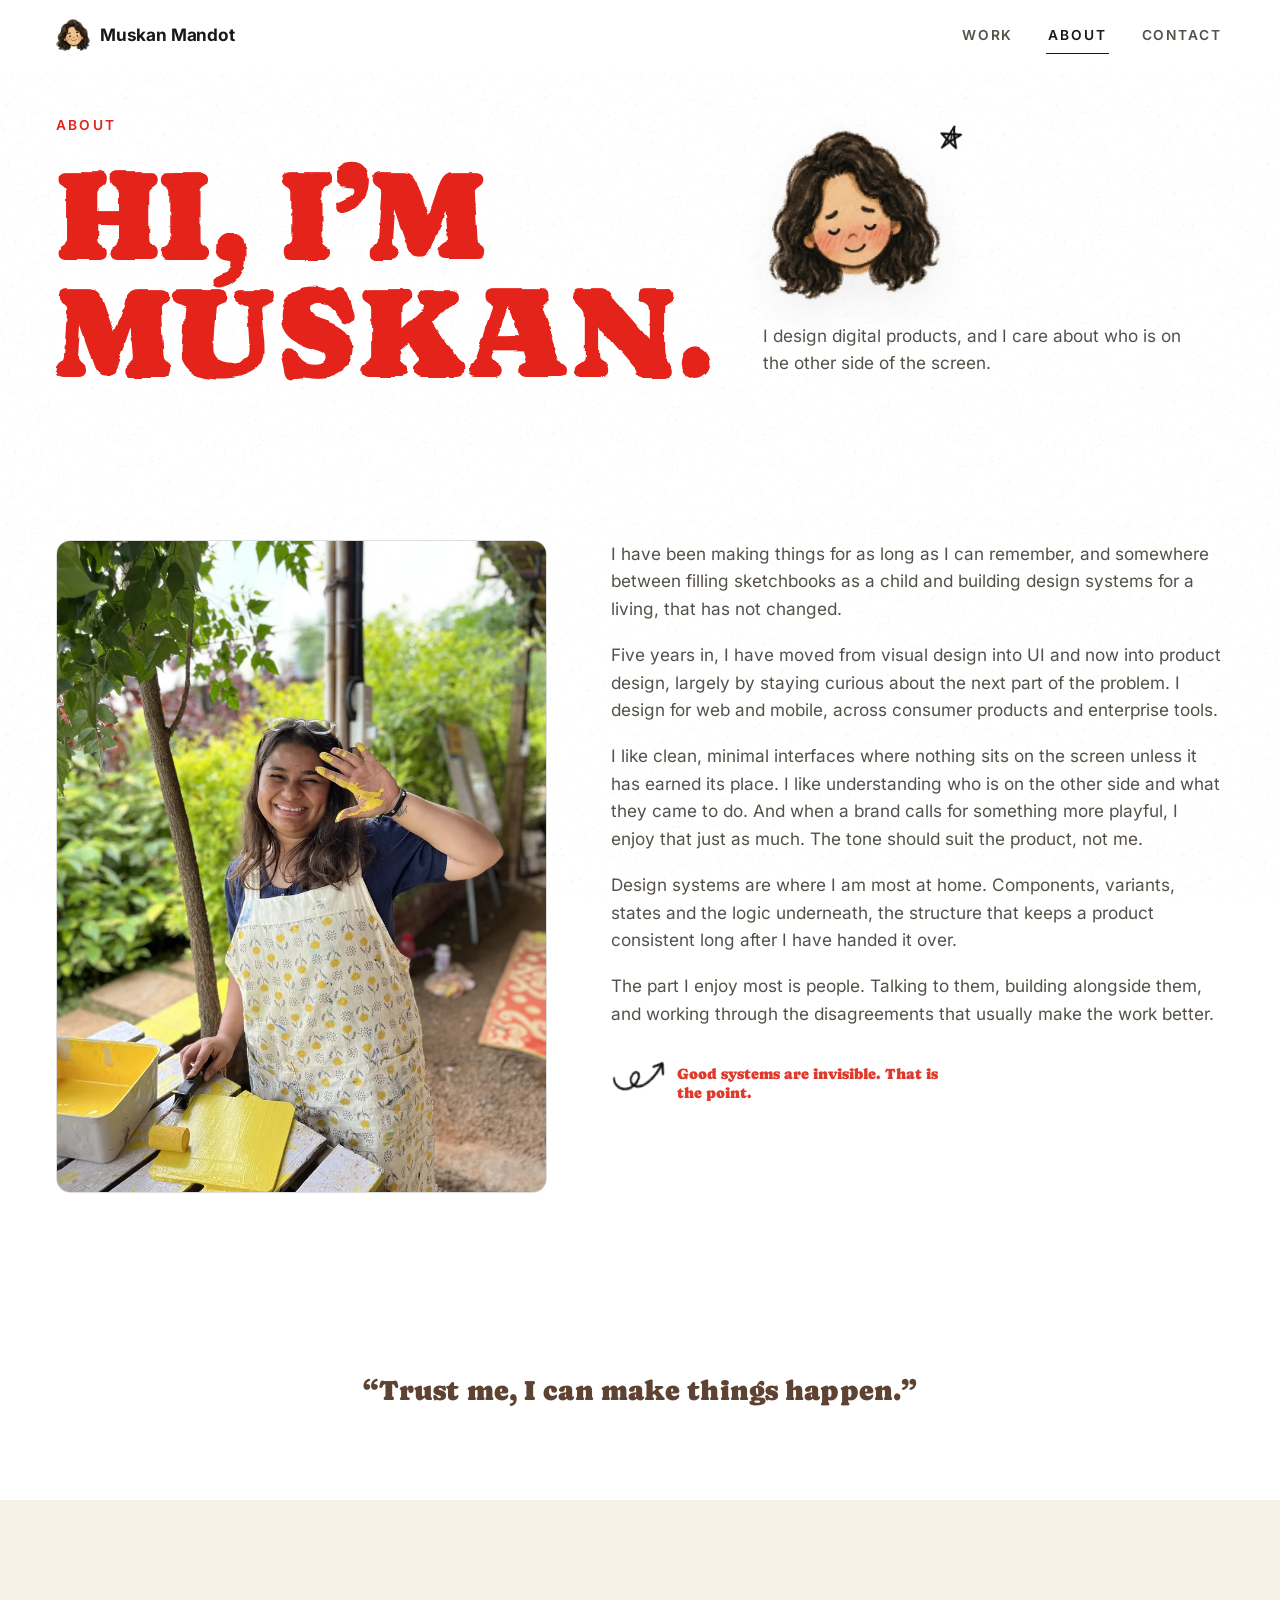
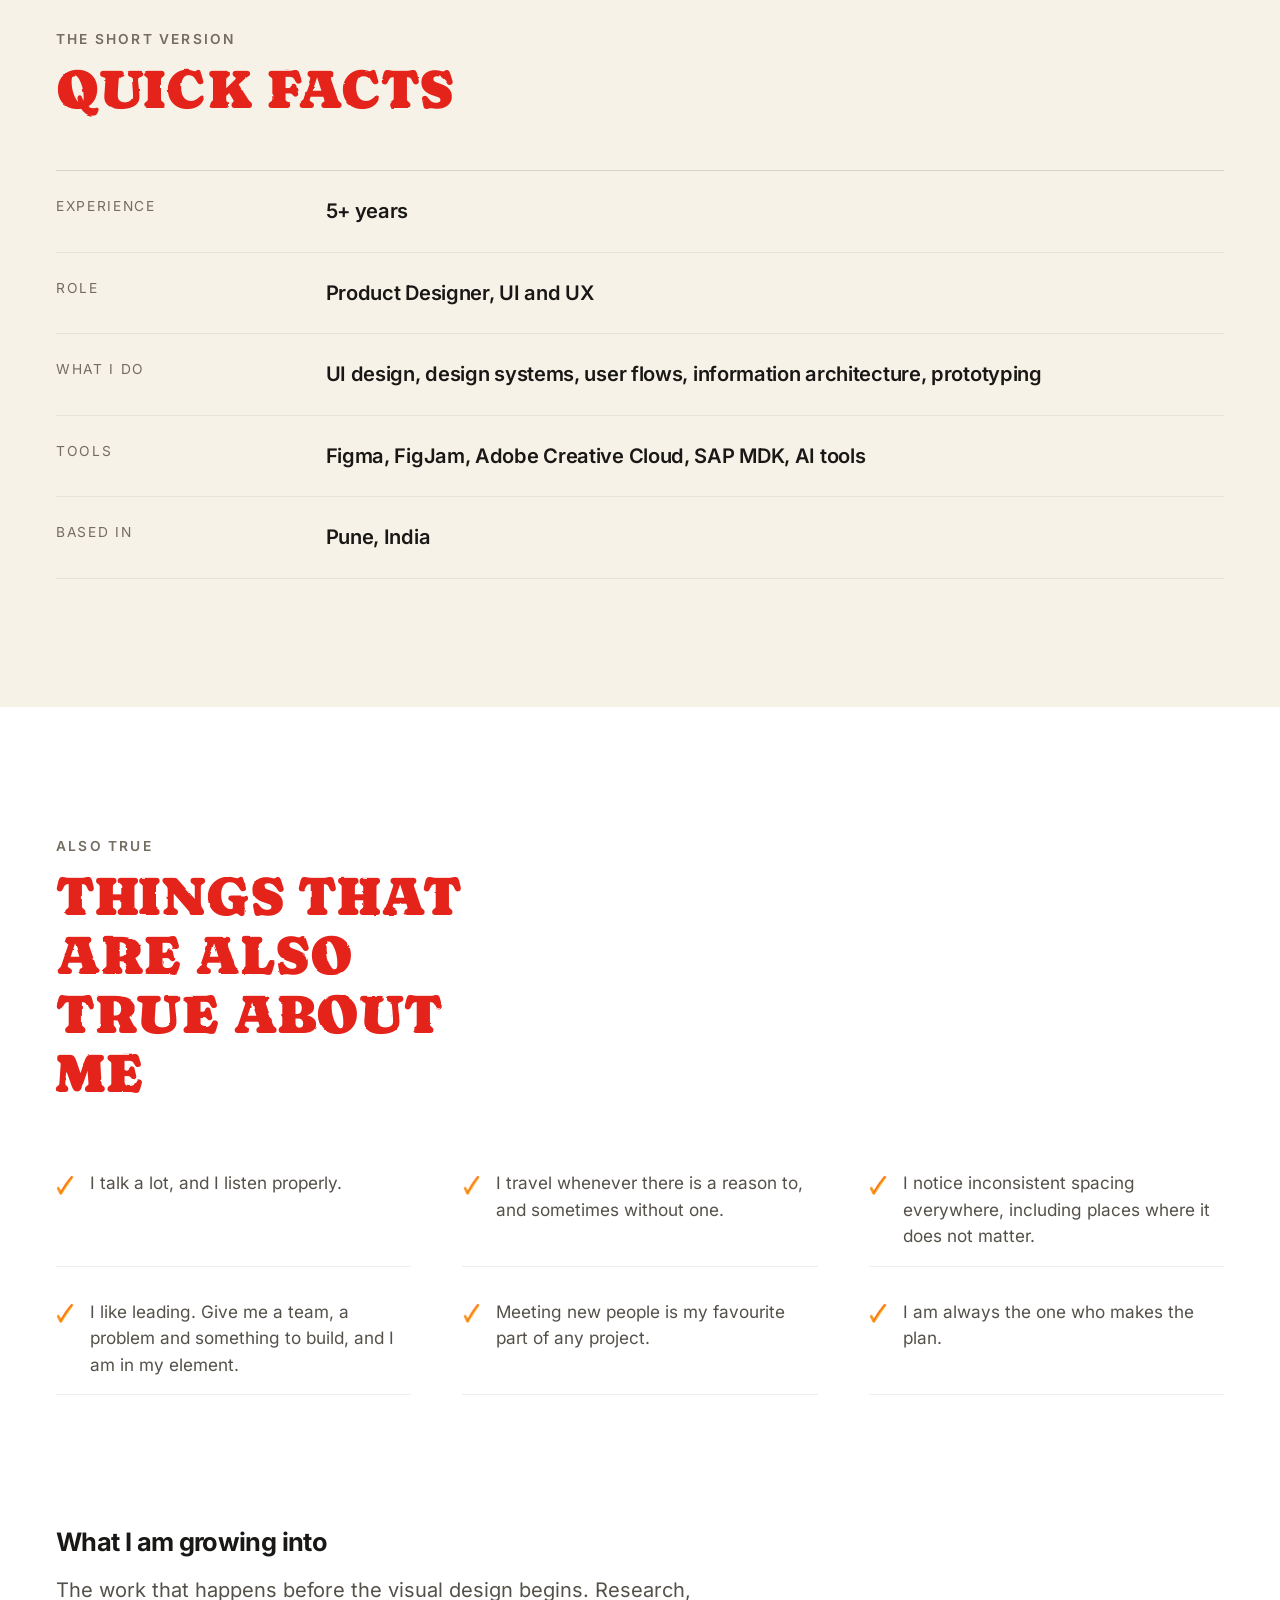
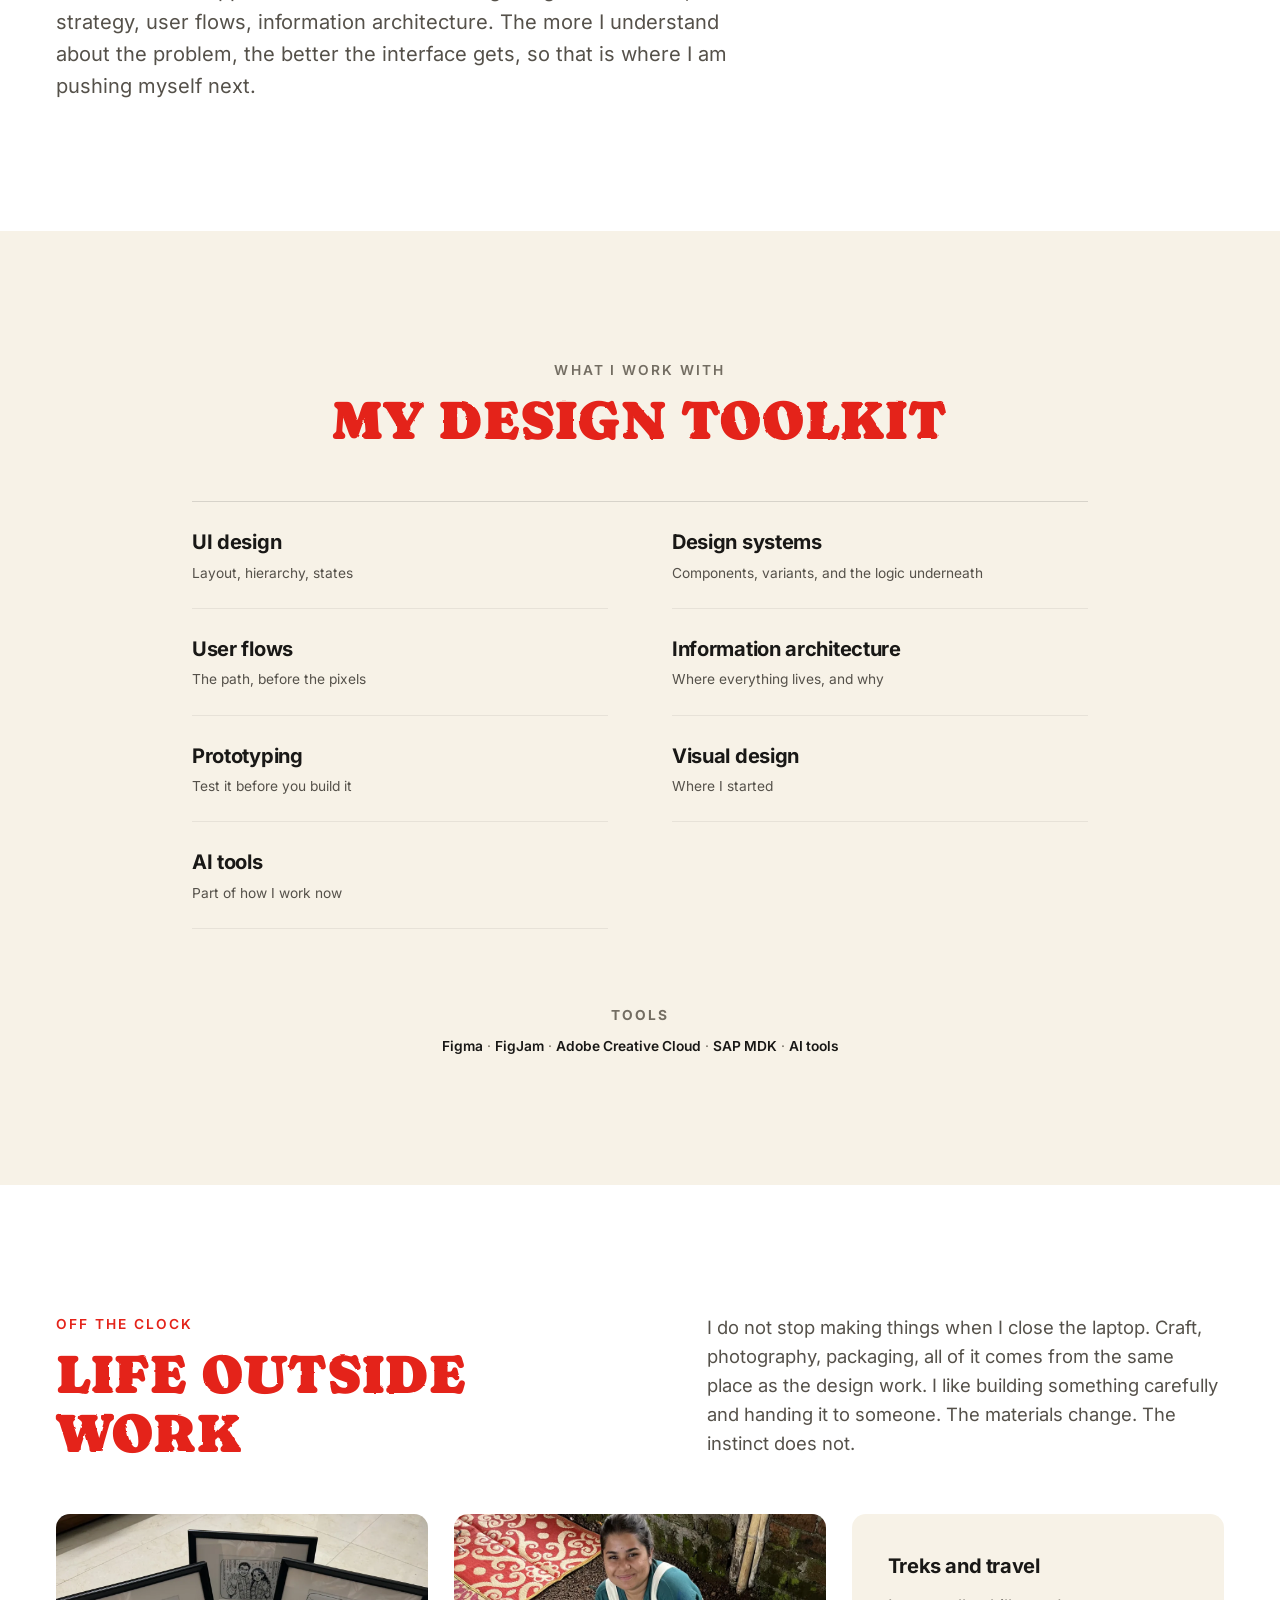
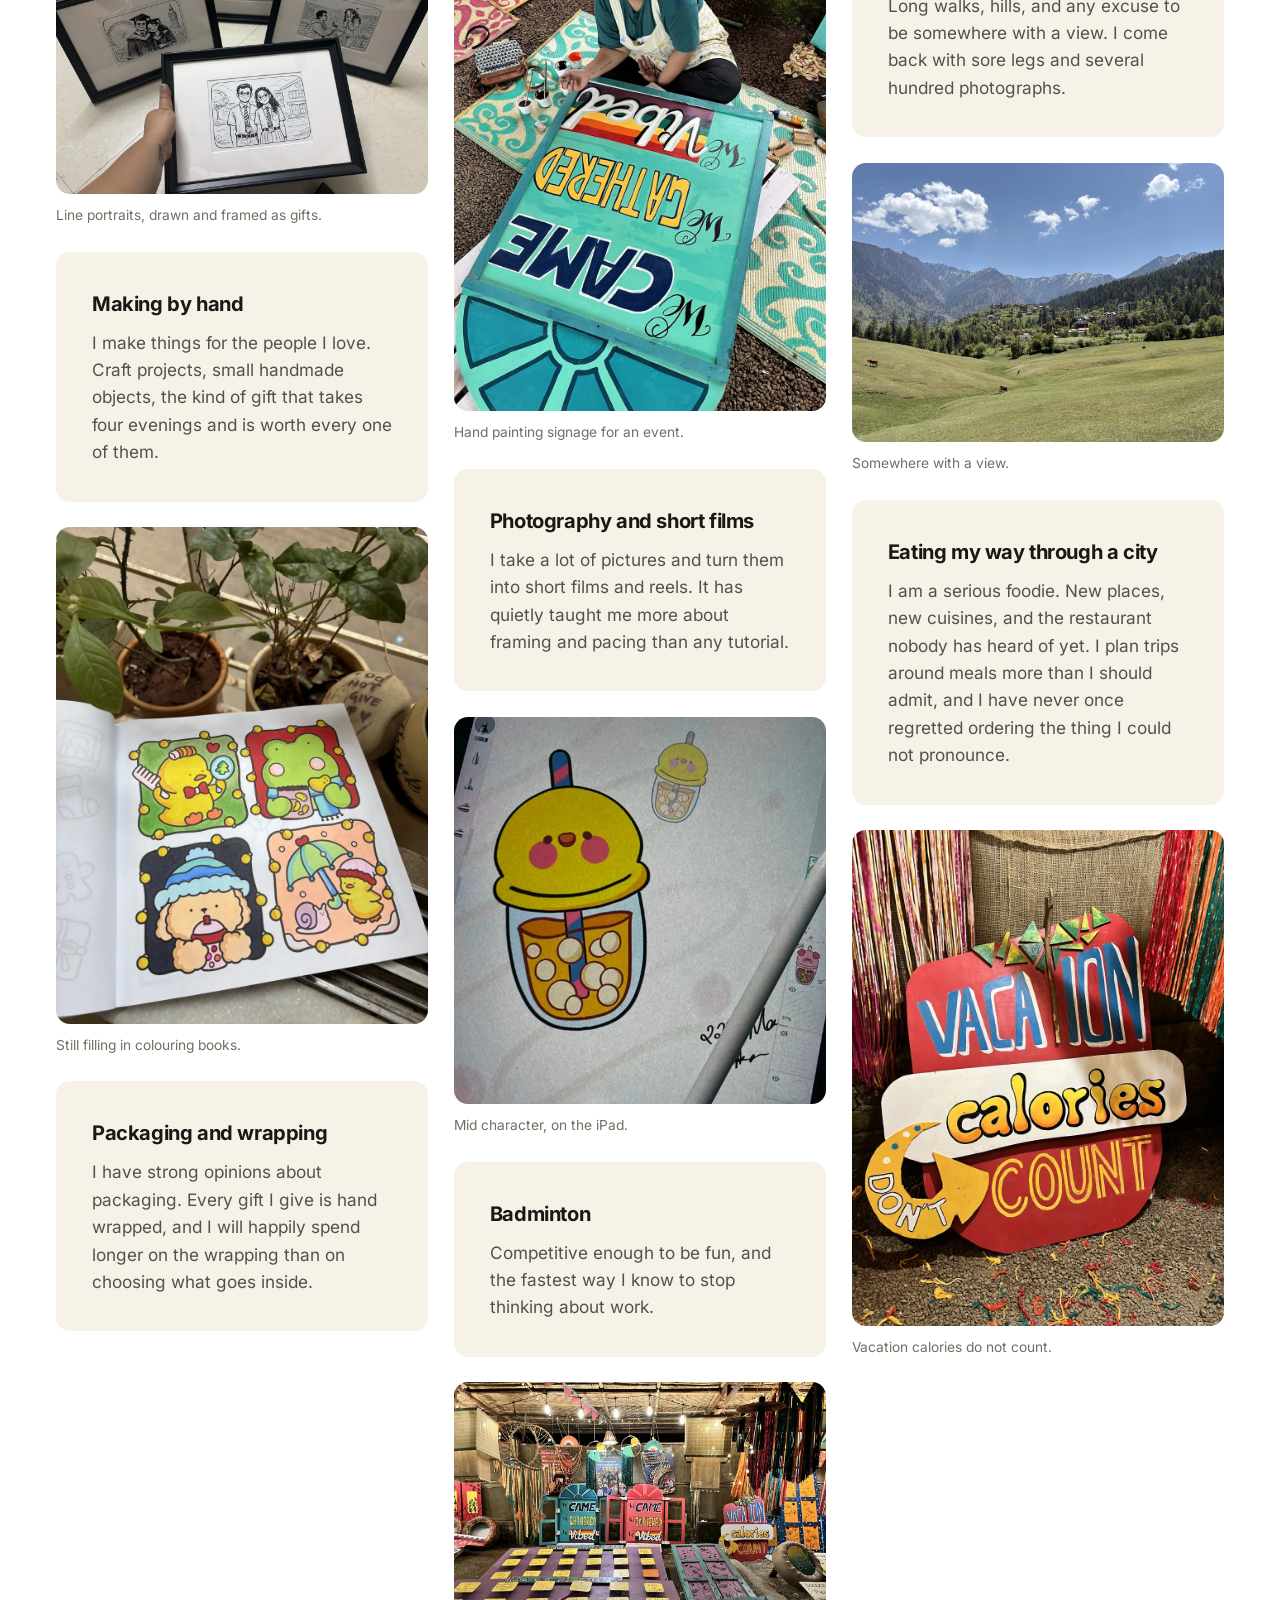
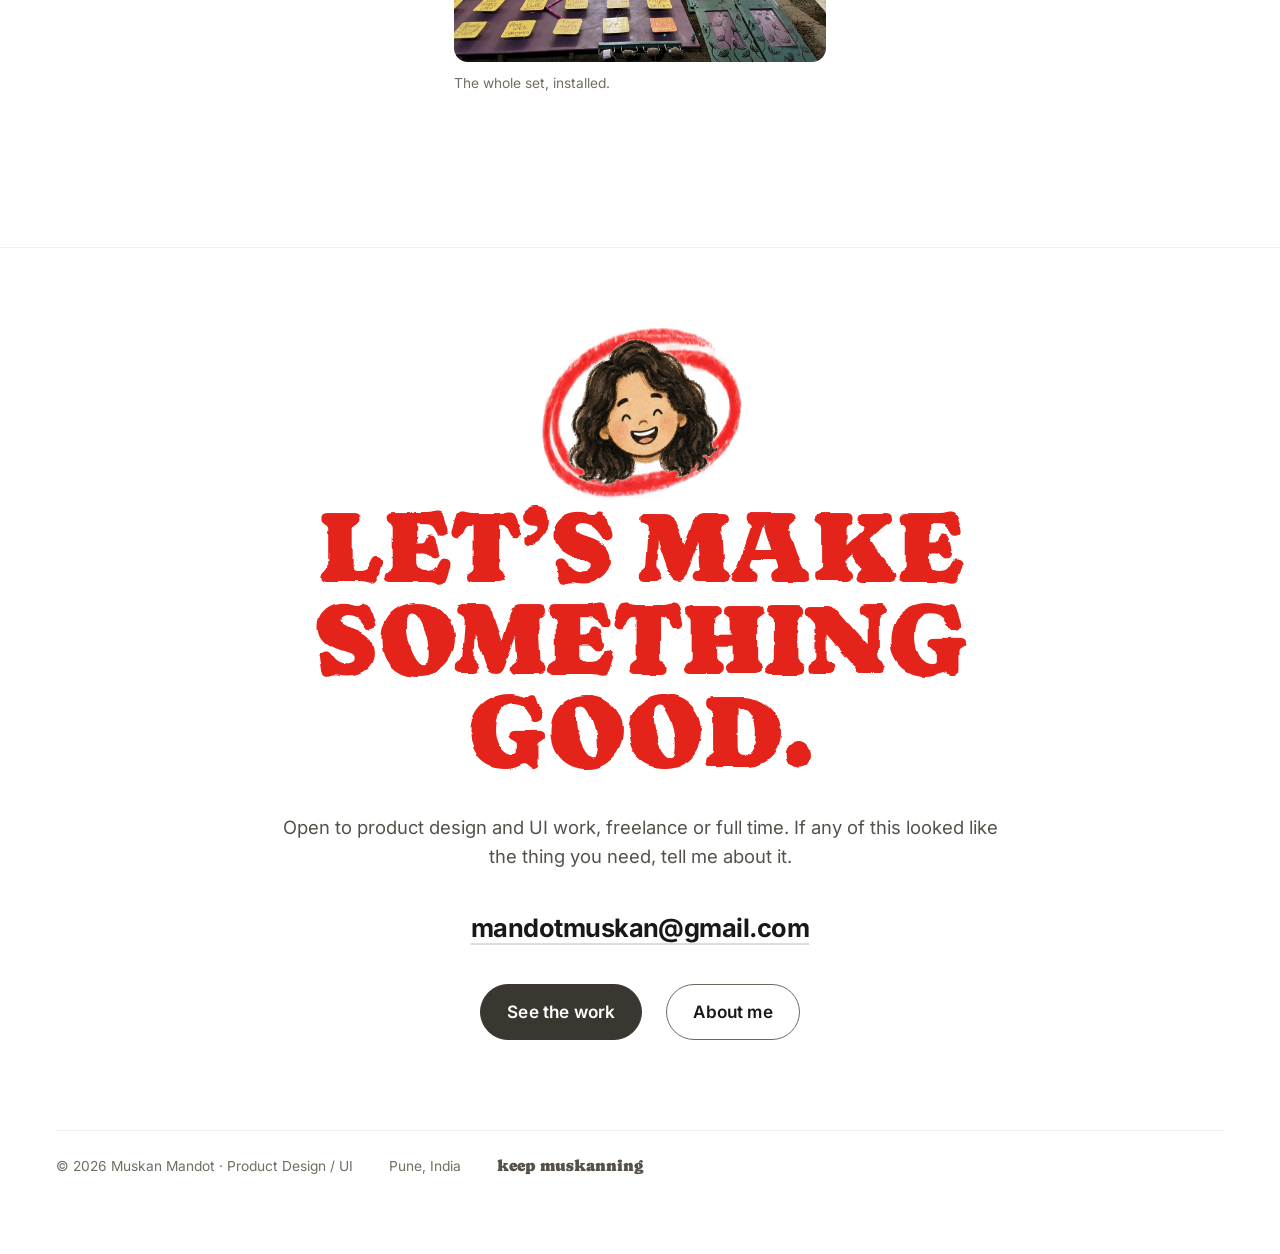
==== commit 9a621952: "Remove the stickers section, and make Life outside work a collage Stickers is gone completely: the p" ====
--- a/about.html
+++ b/about.html
@@ -185,34 +185,8 @@
         </p>
       </div>
 
-      <dl class="outside reveal">
-        <div>
-          <dt>Making by hand</dt>
-          <dd>I make things for the people I love. Craft projects, small handmade objects, the kind of gift that takes four evenings and is worth every one of them.</dd>
-        </div>
-        <div>
-          <dt>Packaging and wrapping</dt>
-          <dd>I have strong opinions about packaging. Every gift I give is hand wrapped, and I will happily spend longer on the wrapping than on choosing what goes inside.</dd>
-        </div>
-        <div>
-          <dt>Photography and short films</dt>
-          <dd>I take a lot of pictures and turn them into short films and reels. It has quietly taught me more about framing and pacing than any tutorial.</dd>
-        </div>
-        <div>
-          <dt>Badminton</dt>
-          <dd>Competitive enough to be fun, and the fastest way I know to stop thinking about work.</dd>
-        </div>
-        <div>
-          <dt>Treks and travel</dt>
-          <dd>Long walks, hills, and any excuse to be somewhere with a view. I come back with sore legs and several hundred photographs.</dd>
-        </div>
-        <div>
-          <dt>Eating my way through a city</dt>
-          <dd>I am a serious foodie. New places, new cuisines, and the restaurant nobody has heard of yet. I plan trips around meals more than I should admit, and I have never once regretted ordering the thing I could not pronounce.</dd>
-        </div>
-      </dl>
-
-      <div class="gallery" id="gallery" data-gallery hidden></div>
+      <!-- photographs and notes in one collage, built by home.js -->
+      <div class="life" id="life" data-life hidden></div>
 
     </div>
   </section>
--- a/assets/css/fonts.css
+++ b/assets/css/fonts.css
@@ -1,7 +1,10 @@
 /* =========================================================
    fonts.css — self-hosted, no external requests.
-   Inter for the interface, Caprasimo for crayon display type,
-   Caveat for the handwritten annotations.
+
+   Two faces carry the site: Inter for the interface, Caprasimo for every
+   display moment. Noto Sans is not site typography; it is there so the
+   type specimen in the TDK case study can be set in the face that case
+   study is about.
    ========================================================= */
 
 @font-face {
@@ -46,23 +49,17 @@
     U+20A0-20AB, U+20AD-20C0, U+2113, U+2C60-2C7F, U+A720-A7FF;
 }
 
+/* Noto Sans, the text face TDK ships. It is here so the type specimen in
+   the TDK case study can be set in the real thing rather than described.
+   Latin only: the specimen never leaves it, and the extended subset is
+   five times the weight. */
 @font-face {
-  font-family: "Caveat";
+  font-family: "Noto Sans";
   font-style: normal;
   font-weight: 400 700;
   font-display: swap;
-  src: url("../fonts/caveat-latin.woff2") format("woff2");
+  src: url("../fonts/noto-sans-latin.woff2") format("woff2");
   unicode-range: U+0000-00FF, U+0131, U+0152-0153, U+02BB-02BC, U+02C6, U+02DA,
-    U+02DC, U+0304, U+0308, U+0329, U+2000-206F, U+2074, U+20AC, U+2122, U+2191,
-    U+2193, U+2212, U+2215, U+FEFF, U+FFFD;
+    U+02DC, U+0304, U+0308, U+0329, U+2000-206F, U+20AC, U+2122, U+2191, U+2193,
+    U+2212, U+2215, U+FEFF, U+FFFD;
 }
-@font-face {
-  font-family: "Caveat";
-  font-style: normal;
-  font-weight: 400 700;
-  font-display: swap;
-  src: url("../fonts/caveat-latin-ext.woff2") format("woff2");
-  unicode-range: U+0100-02BA, U+02BD-02C5, U+02C7-02CC, U+02CE-02D7, U+02DD-02FF,
-    U+0304, U+0308, U+0329, U+1D00-1DBF, U+1E00-1E9F, U+1EF2-1EFF, U+2020,
-    U+20A0-20AB, U+20AD-20C0, U+2113, U+2C60-2C7F, U+A720-A7FF;
-}
--- a/assets/css/tokens.css
+++ b/assets/css/tokens.css
@@ -34,9 +34,11 @@
   --btn-line:     #6E695E;
 
   /* ---- type --------------------------------------------------- */
+  /* Two faces, and only two. Caprasimo carries every display moment,
+     including the bubbly asides that used to be set in a script face.
+     Inter does everything else, on weight alone. */
   --f-body:    "Inter", ui-sans-serif, system-ui, -apple-system, "Segoe UI", Roboto, sans-serif;
   --f-display: "Caprasimo", "Inter", ui-sans-serif, system-ui, sans-serif;
-  --f-hand:    "Caveat", "Segoe Script", cursive;
 
   --t--1:  clamp(0.80rem, 0.78rem + 0.10vw, 0.86rem);
   --t-0:   clamp(0.98rem, 0.95rem + 0.16vw, 1.07rem);
--- a/assets/css/base.css
+++ b/assets/css/base.css
@@ -116,10 +116,10 @@
 .body p { color: var(--ink-soft); max-width: 68ch; }
 
 .hand {
-  font-family: var(--f-hand);
-  font-weight: 700;
-  font-size: clamp(1.15rem, 1.5vw, 1.5rem);
-  line-height: 1.25;
+  font-family: var(--f-display);
+  font-weight: 400;
+  font-size: clamp(1rem, 1.25vw, 1.25rem);
+  line-height: 1.3;
   color: var(--blue);
 }
 .hand--red { color: var(--red); }
@@ -145,6 +145,8 @@
 .ct--blue   { color: var(--blue); }
 .ct--ink    { color: var(--ink); }
 .ct--orange { color: var(--orange); }
+/* the quieter display colour, for headings that should not shout */
+.ct--brown  { color: var(--brown); }
 
 .ct--xl { font-size: var(--t-6); }
 .ct--lg { font-size: var(--t-5); }
@@ -337,10 +339,10 @@
   max-width: 30ch;
 }
 .note__text {
-  font-family: var(--f-hand);
-  font-weight: 700;
-  font-size: clamp(1.05rem, 1.35vw, 1.35rem);
-  line-height: 1.22;
+  font-family: var(--f-display);
+  font-weight: 400;
+  font-size: clamp(.92rem, 1.1vw, 1.12rem);
+  line-height: 1.3;
   color: var(--blue);
 }
 .note--red .note__text { color: var(--red); }
--- a/assets/css/site.css
+++ b/assets/css/site.css
@@ -31,6 +31,31 @@
 .hero__word { color: var(--red-ink); }
 .hero__stage .poster__star { right: -1.6em; top: -1.4em; }
 
+/* A gentle nod on the artwork over the word. Two things matter here and
+   the first version got both wrong.
+
+   Speed: at nine seconds the movement sat below the rate at which an eye
+   reads motion as rhythm, so it kept trying to track it instead of
+   settling. Four seconds is slow enough to be calm and quick enough to be
+   legible, which is what makes it restful rather than nagging.
+
+   Path: it rises and falls on one axis with the tilt tied to the same
+   phase, rather than wandering a figure of eight. A predictable path is
+   one the eye can learn in a cycle and then ignore.
+
+   It runs on `translate` and `rotate` rather than `transform`, which
+   already carries the centring and the resting angle, so the two compose
+   instead of fighting. */
+@keyframes heroSway {
+  0%, 100% { translate: 0 0;    rotate: -0.5deg; }
+  50%      { translate: 0 -9px; rotate: 0.5deg; }
+}
+.hero__stage .poster__face { animation: heroSway 4s ease-in-out infinite; }
+
+@media (prefers-reduced-motion: reduce) {
+  .hero__stage .poster__face { animation: none; }
+}
+
 .hero__base {
   display: flex;
   flex-wrap: wrap;
@@ -117,9 +142,13 @@
 /* The "browse all work" link centres under the rows rather than sitting in
    the left column, where it left the right half of the line empty. It also
    sits closer to the last project and closer to the rule below, so the two
-   sections read as neighbours instead of drifting apart. */
+   sections read as neighbours instead of drifting apart.
+
+   Styled by class, not by #work. The preview bundler stacks all five pages
+   in one document and namespaces their ids to keep them unique, so an
+   id selector silently stops matching there. */
 .work__more { margin-top: var(--s-6); text-align: center; }
-#work { padding-bottom: var(--s-6); }
+.band--work { padding-bottom: var(--s-5); }
 
 .proj {
   position: relative;
@@ -165,8 +194,19 @@
 }
 .proj__no .ca { width: clamp(18px, 2vw, 26px); }
 
+/* The client's mark. Width, not height, is the knob: matching heights
+   made the wide TDK wordmark read as twice the size of the Disney one.
+   --markw comes from the roster's optical widths, set per row by home.js.
+   Room below it too, so it is not sitting on the title. */
+.proj__client { margin-top: var(--s-3); margin-bottom: var(--s-4); }
+.proj__client img {
+  width: var(--markw, 108px);
+  max-width: 55%;
+  height: auto;
+}
+
 .proj__title {
-  margin-top: .22em;
+  margin-top: 0;
   font-size: var(--t-3);
   font-weight: 700;
   letter-spacing: -.03em;
@@ -209,6 +249,16 @@
 }
 .tile__tags .tag-soft { text-transform: none; letter-spacing: .01em; padding: 4px 10px; }
 
+/* The same chips as the work grid, so a project reads the same way in
+   both places. */
+.proj__tags {
+  display: flex;
+  flex-wrap: wrap;
+  gap: var(--s-2);
+  margin-top: var(--s-4);
+}
+.proj__tags .tag-soft { text-transform: none; letter-spacing: .01em; padding: 4px 10px; }
+
 .proj__cta { margin-top: var(--s-5); }
 
 /* One link covers the whole row, so the card is a single tab stop and the
@@ -257,41 +307,65 @@
    4a · WORKED WITH, the client roster
    ========================================================= */
 
-/* A logo wall, not a table of boxes. Flex rather than grid so a ragged
-   last row stays centred at every width.
-
-   One rule separates this band from the work above it and that is the
-   whole set: rules around the logos as well would have fenced off a group
-   that white space already reads as a group.
+/* A marquee, not a wall. The roster sits between the line and the work,
+   so it has to read as a moving band rather than as a section of its own:
+   full bleed, one continuous lane, fading out at both edges.
 
    Every mark keeps its own colour. That puts ten palettes on one line, so
    the balance is carried by size instead: see the `w` numbers in data.js,
    which are tuned by optical weight rather than a shared cap height. */
 
-/* The roster belongs to the work above it, so it sits closer than a
-   standalone band would: half the air of a normal section, and the
-   heading held near the marks it introduces. */
-.band--clients { padding-block: var(--s-6); }
-.band--clients .shead { margin-bottom: var(--s-5); }
-
-.clients {
+.band--clients { padding-block: var(--s-5) var(--s-6); }
+.band--clients .shead { margin-bottom: var(--s-6); }
+
+.marquee {
+  position: relative;
+  overflow: hidden;
+  /* the lane fades out rather than being cut off by the viewport edge */
+  -webkit-mask-image: linear-gradient(90deg, transparent, #000 7%, #000 93%, transparent);
+          mask-image: linear-gradient(90deg, transparent, #000 7%, #000 93%, transparent);
+}
+.marquee__track {
   display: flex;
-  flex-wrap: wrap;
-  justify-content: center;
+  width: max-content;
+  animation: marquee 46s linear infinite;
+}
+.marquee:hover .marquee__track,
+.marquee:focus-within .marquee__track { animation-play-state: paused; }
+
+.marquee__lane {
+  display: flex;
   align-items: center;
-  gap: clamp(26px, 3.6vw, 44px) clamp(30px, 4.6vw, 66px);
-  max-width: 60rem;
-  margin-inline: auto;
-}
+  flex: none;
+  gap: clamp(48px, 6vw, 96px);
+  padding-inline: clamp(24px, 3vw, 48px);
+}
+
+/* Two identical lanes, so sliding the track exactly half its width lands
+   the copy where the original started and the loop never shows a seam. */
+@keyframes marquee {
+  from { transform: translateX(0); }
+  to   { transform: translateX(-50%); }
+}
+
 .client {
   display: grid;
   place-items: center;
-  width: var(--w, 120px);
+  /* larger than the static wall was: this one is moving past you */
+  width: calc(var(--w, 120px) * 1.45);
 }
 .client img {
   display: block;
   width: 100%;
   height: auto;
+}
+
+/* Motion off: the lane stops and becomes a normal scrolling strip, so the
+   whole roster is still reachable. */
+@media (prefers-reduced-motion: reduce) {
+  .marquee { overflow-x: auto; }
+  .marquee__track { animation: none; }
+  .marquee__lane[aria-hidden="true"] { display: none; }
 }
 
 /* Fallback for any entry with no artwork yet. */
@@ -556,7 +630,12 @@
 /* The display face again, but in sentence case, smaller than a section
    title and in the character's hair colour, so the two never read as the
    same thing. */
-.pull { position: relative; max-width: 44rem; margin-inline: auto; text-align: center; }
+.pull { position: relative; max-width: 54rem; margin-inline: auto; text-align: center; }
+
+/* The line is written as two sentences and reads as two lines, so the
+   break is set rather than left to the measure. Each half still wraps on
+   its own when the screen is too narrow to hold it. */
+.pull__line { display: block; }
 .pull p {
   font-family: var(--f-display);
   font-weight: 400;
@@ -638,7 +717,6 @@
 .growing {
   margin-top: var(--s-7);
   padding-top: var(--s-5);
-  border-top: 1px solid var(--rule);
   max-width: 62ch;
 }
 .growing h3 { font-size: var(--t-2); font-weight: 700; letter-spacing: -.025em; }
@@ -649,7 +727,6 @@
 .tools {
   margin-top: var(--s-6);
   padding-top: var(--s-4);
-  border-top: 1px solid var(--rule-soft);
   text-align: center;
   font-size: var(--t--1);
   color: var(--ink-faint);
@@ -665,55 +742,63 @@
 
 /* --- life outside work --- */
 
-.outside {
-  display: grid;
-  grid-template-columns: repeat(auto-fit, minmax(min(100%, 380px), 1fr));
-  gap: 0 clamp(32px, 5vw, 88px);
-  border-top: 1px solid var(--rule);
-}
-.outside > div {
-  padding: var(--s-4) 0;
-  border-bottom: 1px solid var(--rule-soft);
-}
-.outside dt {
+/* Life outside work, as one collage.
+
+   It used to be two blocks: every written note first, as a grid of text,
+   then every photograph below it. Read together they were a wall of
+   words followed by a wall of pictures. Interleaved, the photographs
+   carry the section and the notes read as captions between them.
+
+   Columns rather than a grid, because the photographs mix portrait,
+   landscape and square: multicol lets each keep its own shape instead of
+   being cropped into a cell. */
+
+.life {
+  columns: 3;
+  column-gap: clamp(16px, 2vw, 28px);
+  margin-top: var(--s-6);
+}
+.life__shot,
+.life__note {
+  break-inside: avoid;
+  display: inline-block;   /* multicol keeps a block child whole */
+  width: 100%;
+  margin: 0 0 clamp(16px, 2vw, 28px);
+}
+
+.life__shot img {
+  width: 100%;
+  height: auto;
+  border-radius: var(--r);
+  background: var(--card);
+}
+.life__shot figcaption {
+  margin-top: var(--s-2);
+  font-size: var(--t--1);
+  color: var(--ink-faint);
+}
+
+/* A note is a tile in its own right, on the warm ground, so the two kinds
+   read as one set rather than as text that lost its picture. */
+.life__note {
+  padding: var(--s-5);
+  border-radius: var(--r);
+  background: var(--paper-warm);
+}
+.life__note h3 {
   font-size: var(--t-1);
   font-weight: 700;
   letter-spacing: -.02em;
 }
-.outside dd {
-  margin: 5px 0 0;
+.life__note p {
+  margin-top: .5em;
   font-size: var(--t-0);
   line-height: 1.6;
   color: var(--ink-soft);
-  max-width: 46ch;
-}
-
-/* The photographs. Columns rather than a grid, because the set mixes
-   portrait, landscape and one phone screenshot: masonry lets every photo
-   keep its own shape instead of being cropped to fit a cell. */
-.gallery {
-  columns: 3;
-  column-gap: var(--s-4);
-  margin-top: var(--s-7);
-}
-.shotcard {
-  break-inside: avoid;
-  display: inline-block;
-  width: 100%;
-  margin: 0 0 var(--s-5);
-}
-.shotcard img {
-  width: 100%;
-  height: auto;
-  border-radius: var(--r);
-  border: 1px solid var(--rule);
-  background: var(--paper-warm);
-}
-.shotcard figcaption {
-  margin-top: var(--s-2);
-  font-size: var(--t--1);
-  color: var(--ink-faint);
-}
+}
+
+@media (max-width: 900px) { .life { columns: 2; } }
+@media (max-width: 560px) { .life { columns: 1; } }
 
 @media (max-width: 900px) { .gallery { columns: 2; } }
 @media (max-width: 560px) { .gallery { columns: 1; } }
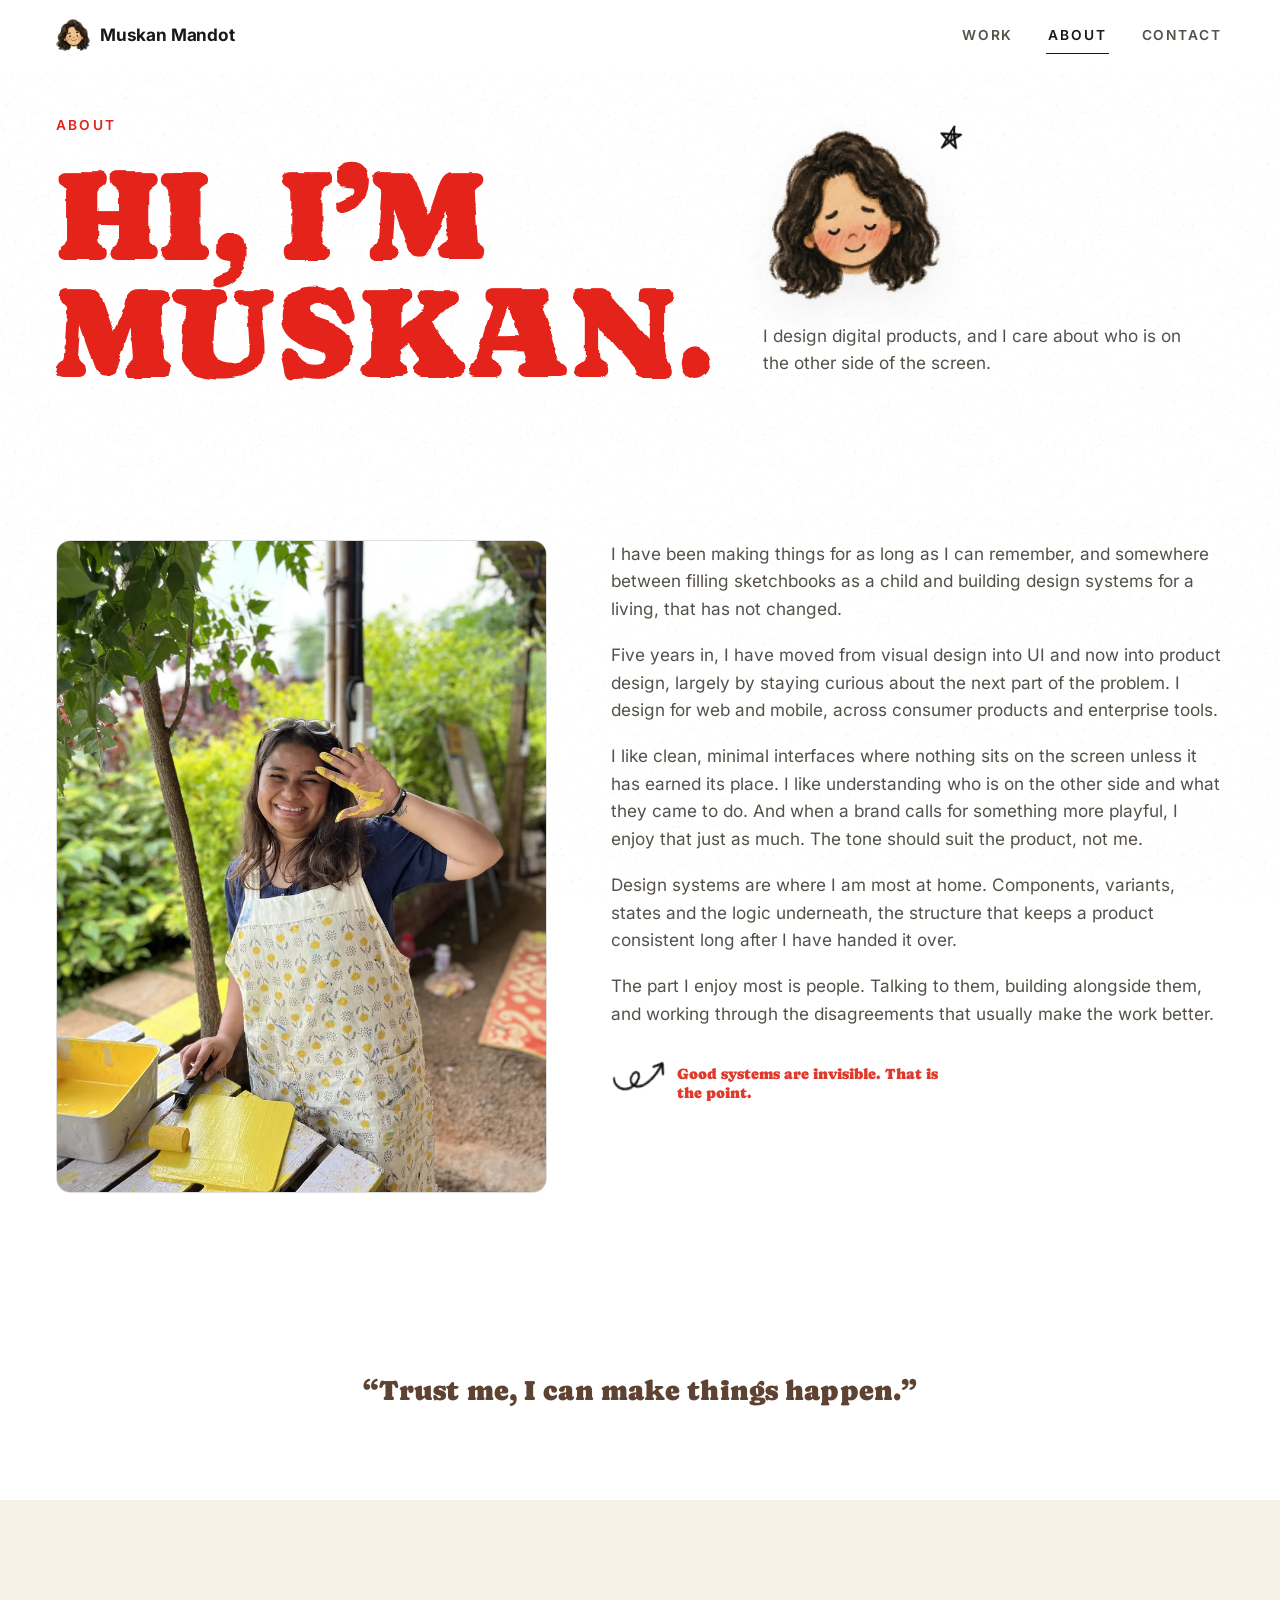
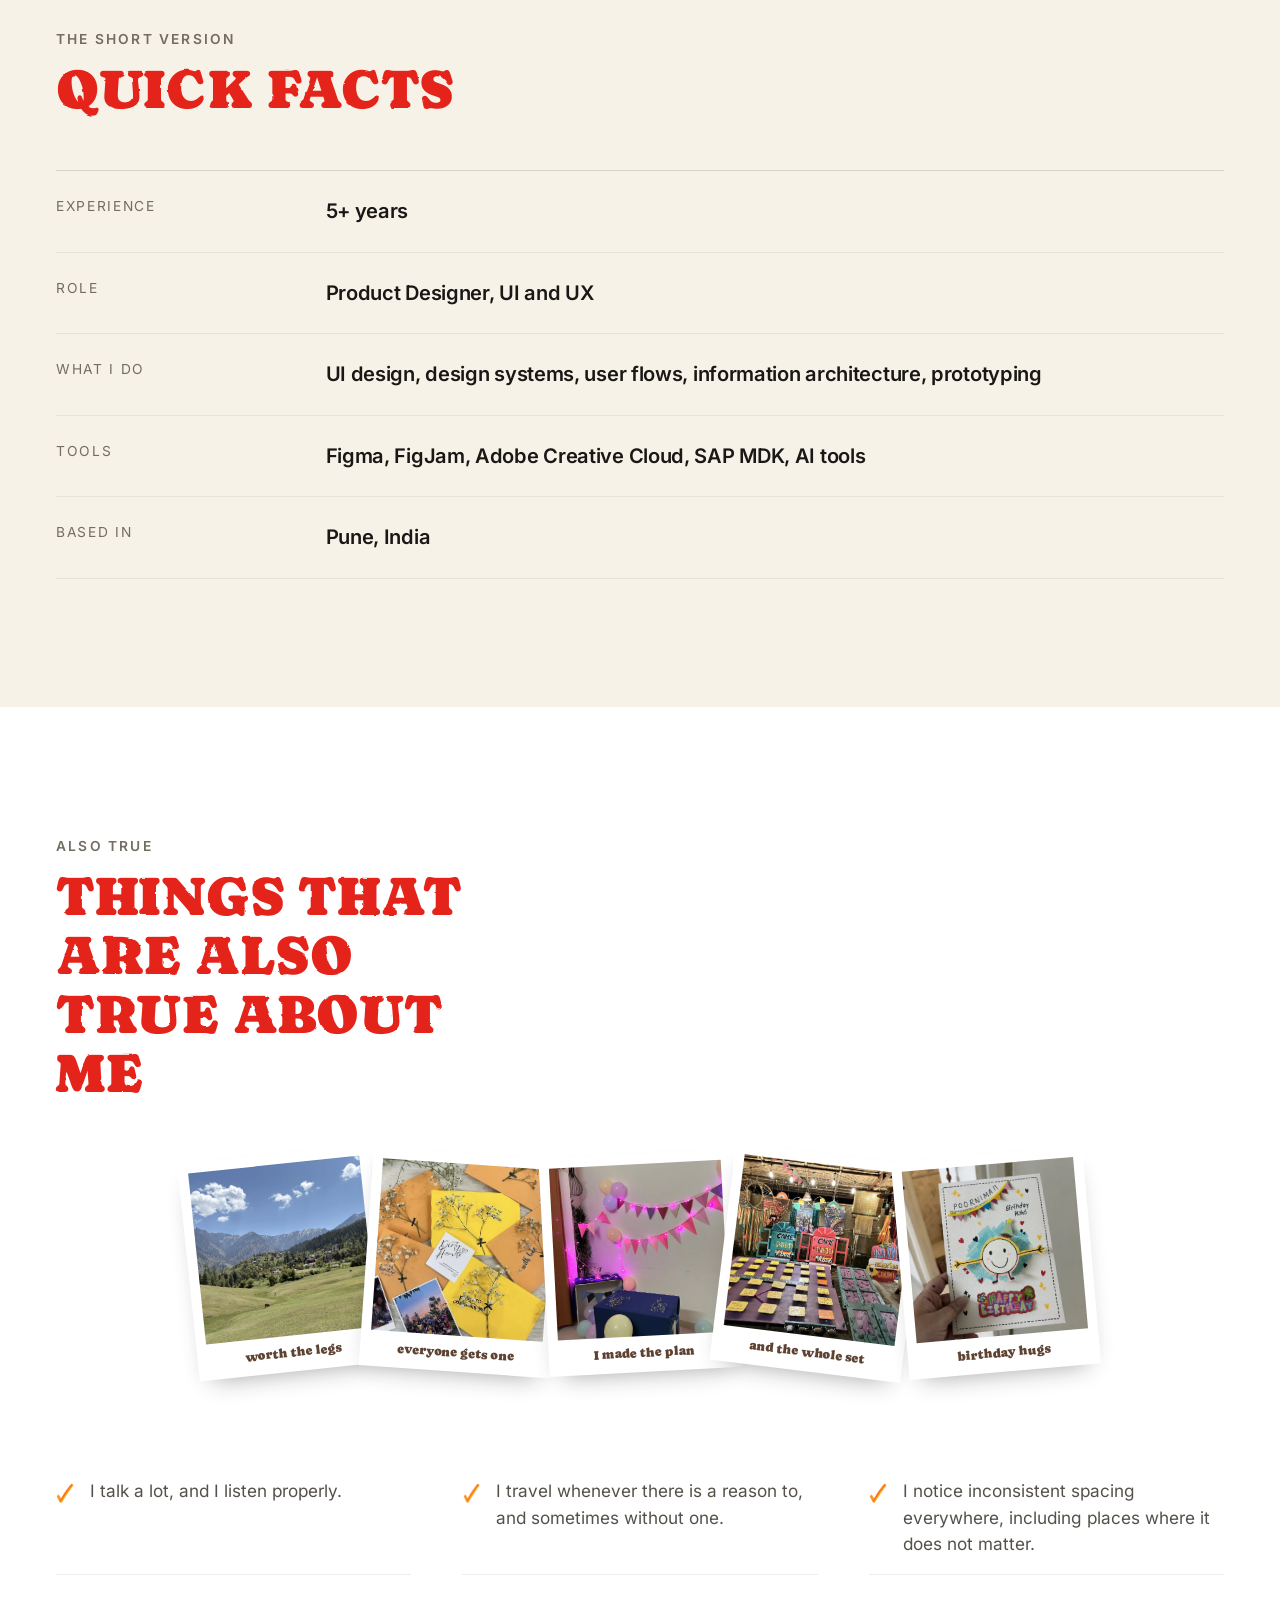
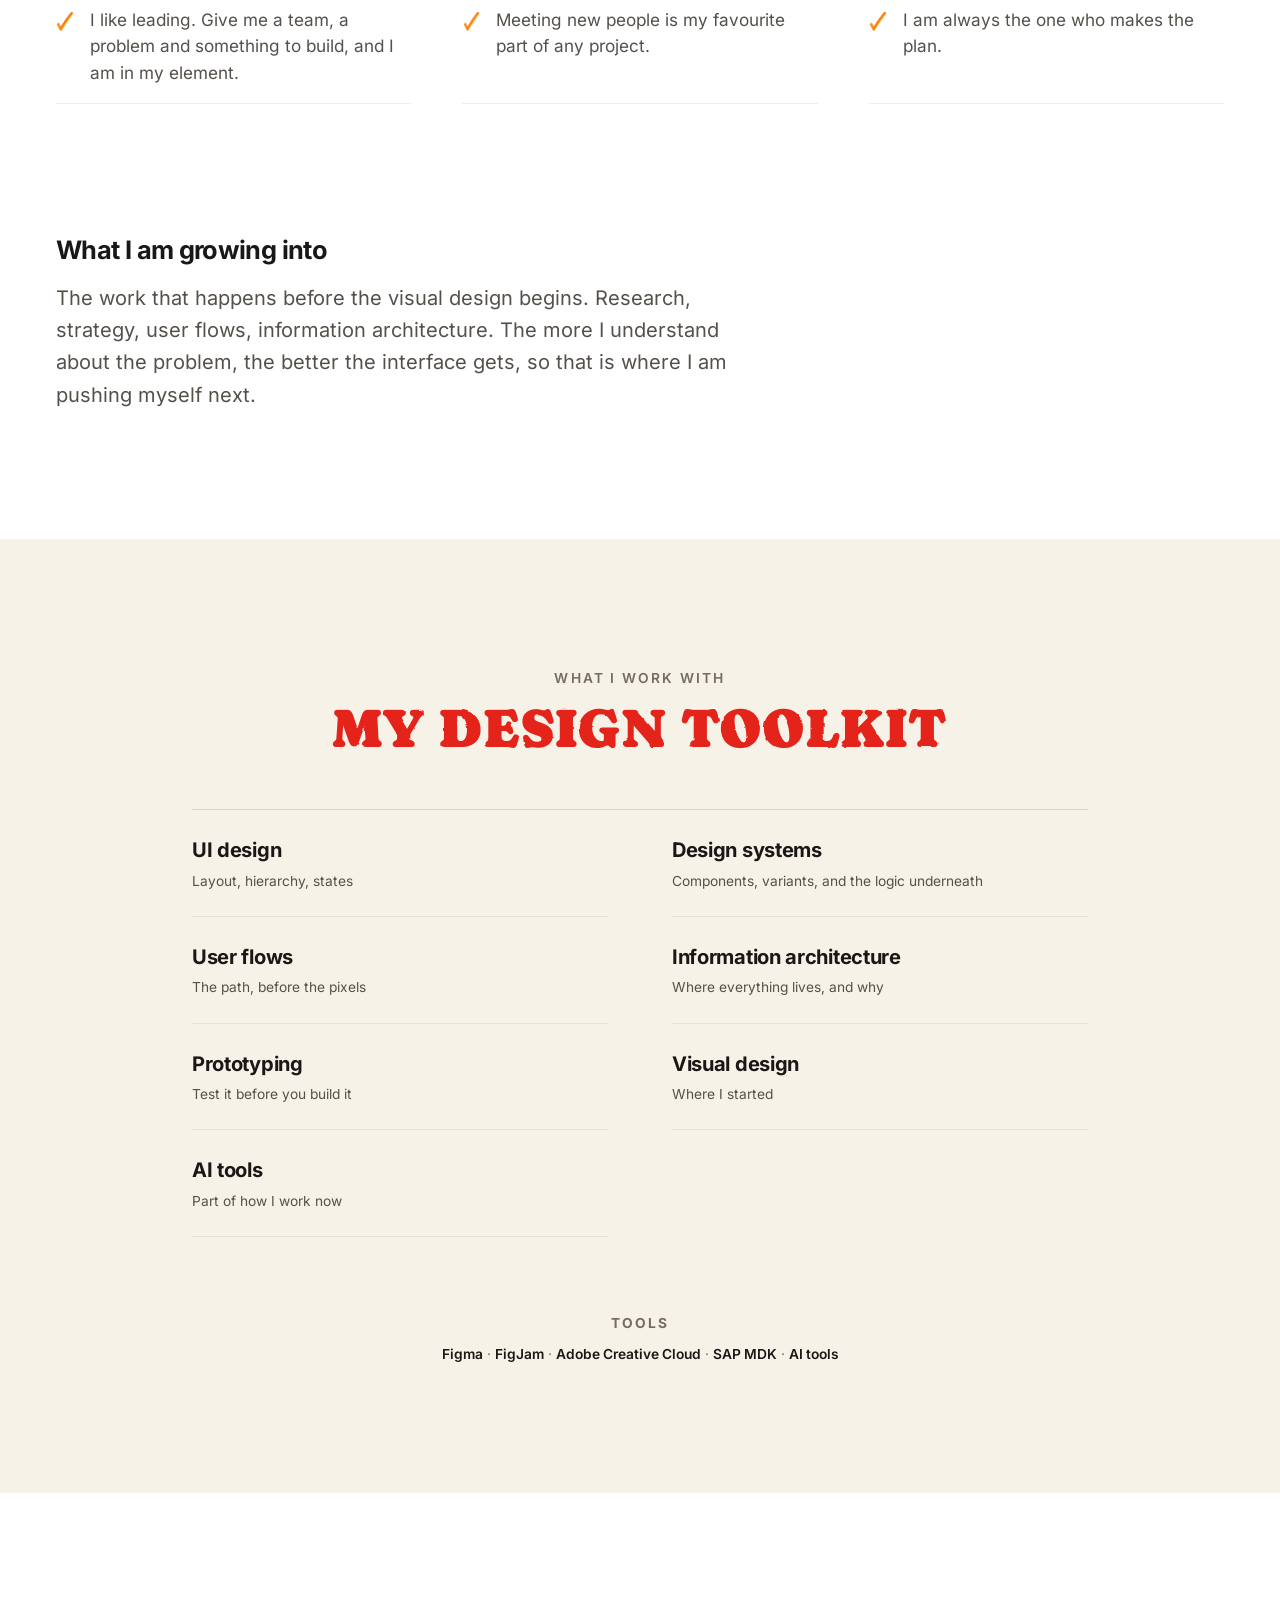
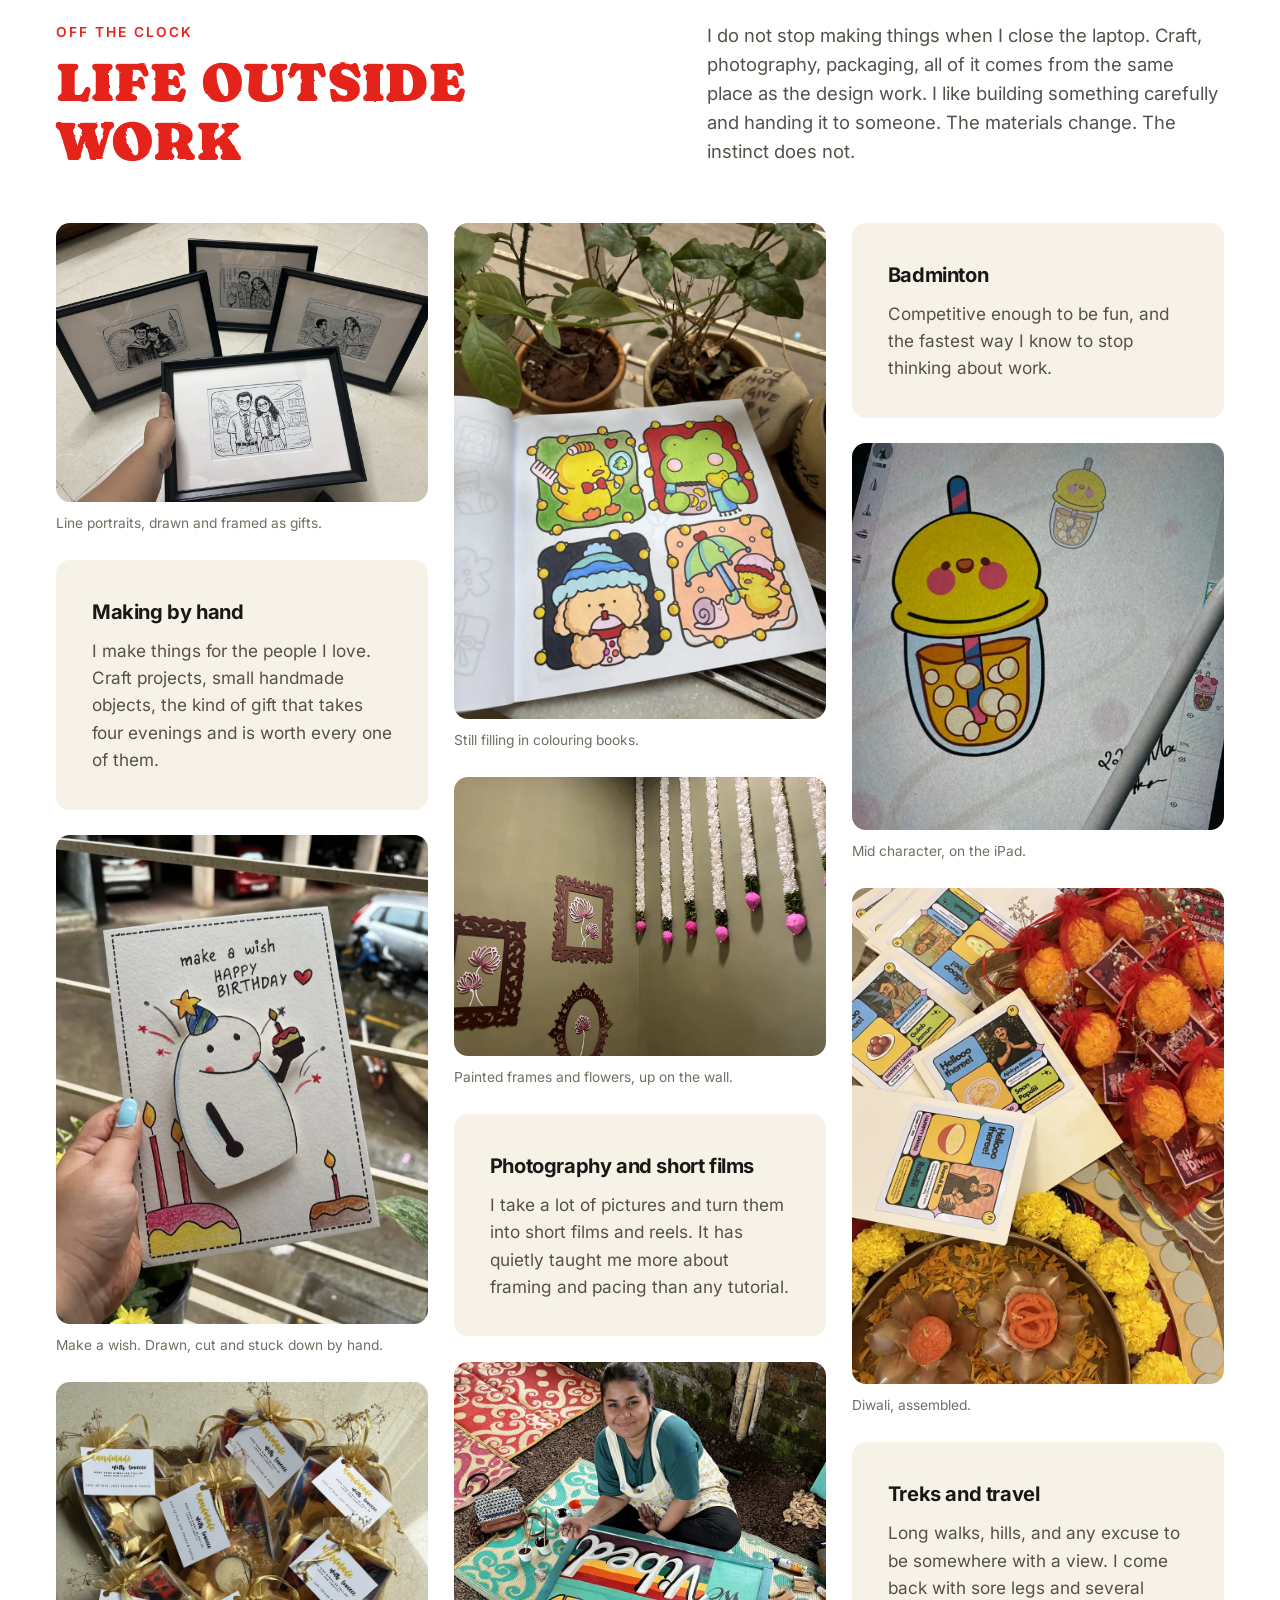
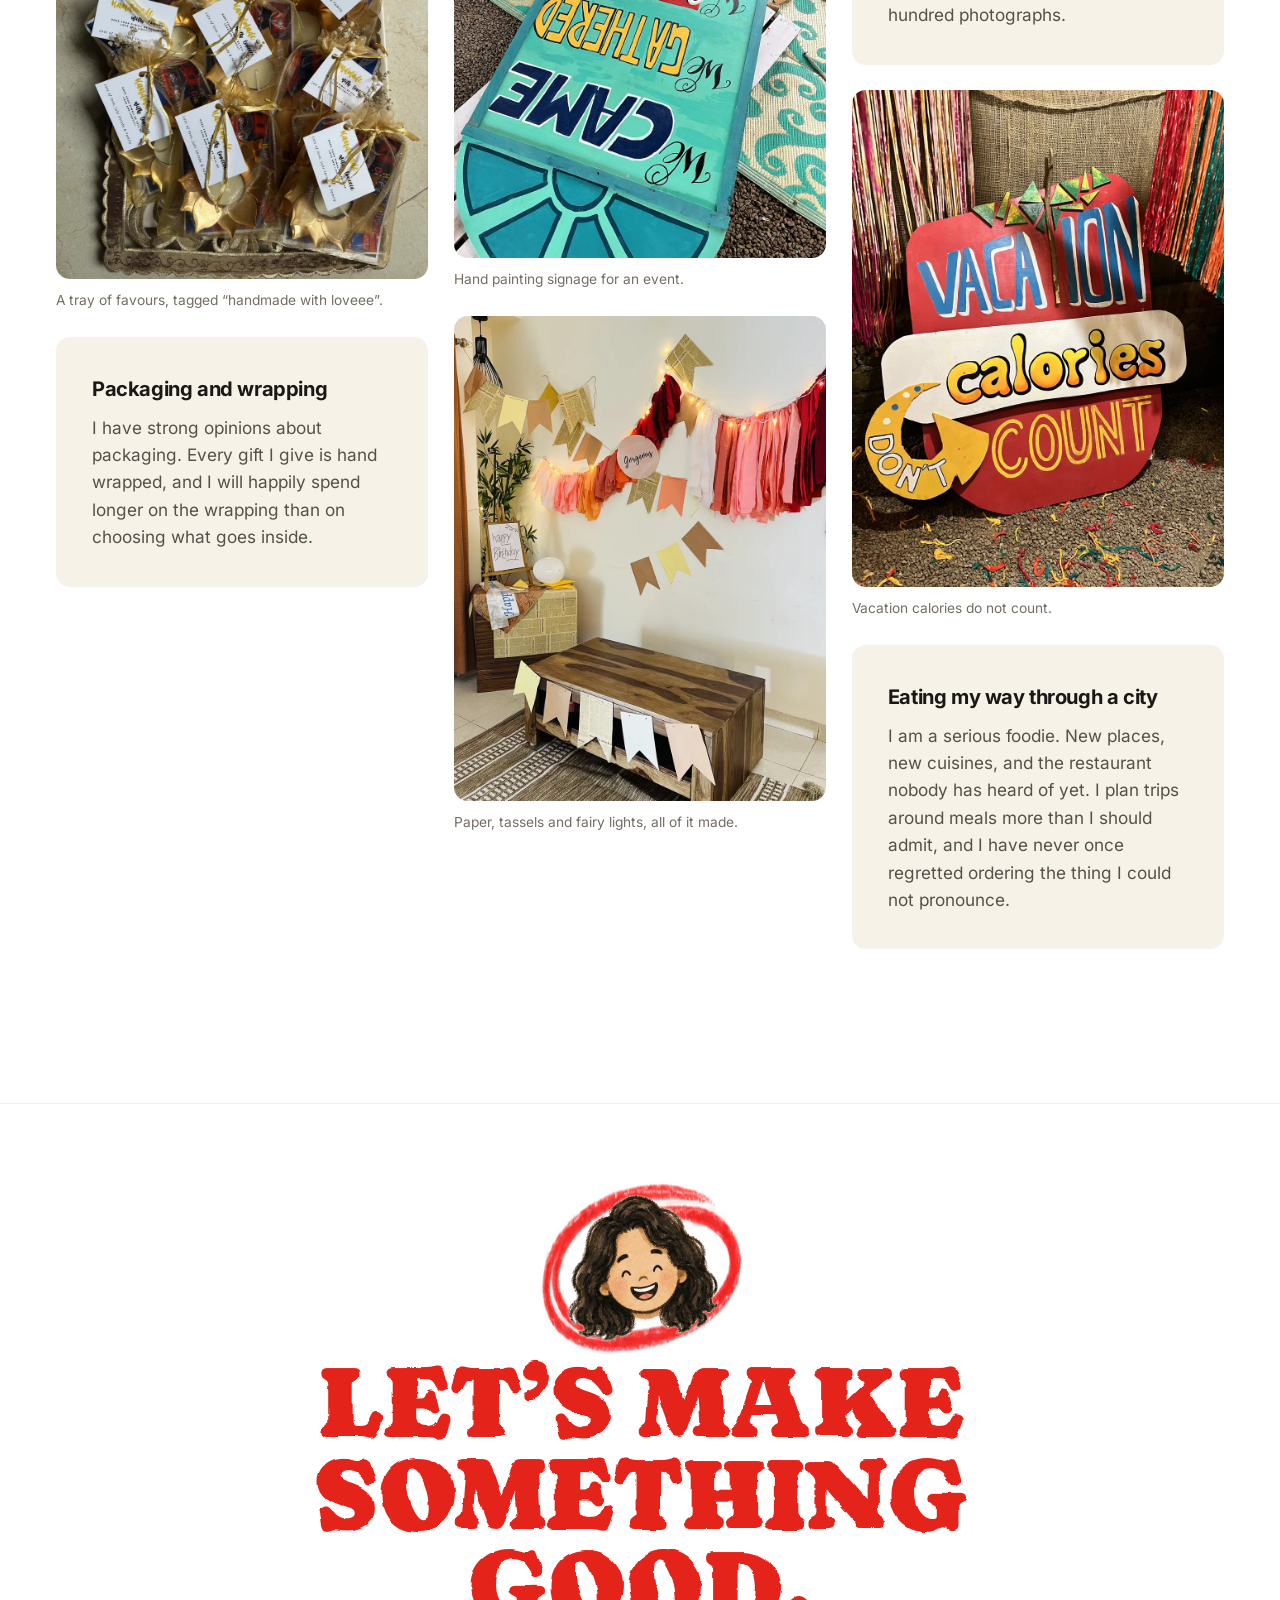
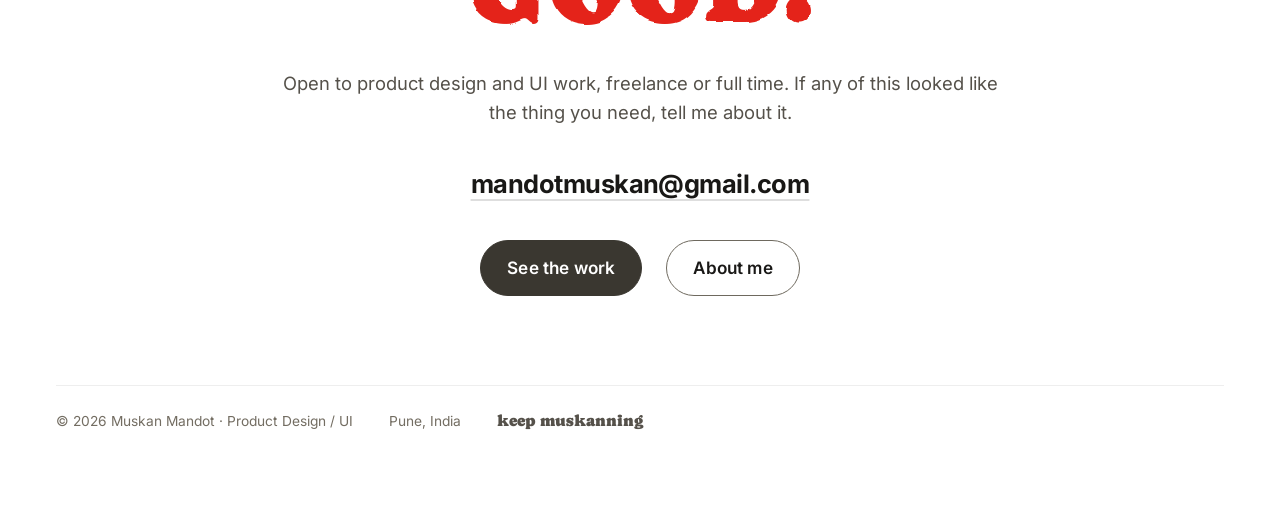
==== commit fbd2bc87: "Add the new photographs, and give the true things their own treatment Eight photographs in, six of t" ====
--- a/about.html
+++ b/about.html
@@ -134,14 +134,10 @@
         </div>
       </div>
 
-      <ul class="trues">
-        <li class="reveal"><span data-doodle="check" data-size="xs"></span><span>I talk a lot, and I listen properly.</span></li>
-        <li class="reveal" style="--d:1"><span data-doodle="check" data-size="xs"></span><span>I travel whenever there is a reason to, and sometimes without one.</span></li>
-        <li class="reveal" style="--d:2"><span data-doodle="check" data-size="xs"></span><span>I notice inconsistent spacing everywhere, including places where it does not matter.</span></li>
-        <li class="reveal" style="--d:3"><span data-doodle="check" data-size="xs"></span><span>I like leading. Give me a team, a problem and something to build, and I am in my element.</span></li>
-        <li class="reveal" style="--d:4"><span data-doodle="check" data-size="xs"></span><span>Meeting new people is my favourite part of any project.</span></li>
-        <li class="reveal" style="--d:5"><span data-doodle="check" data-size="xs"></span><span>I am always the one who makes the plan.</span></li>
-      </ul>
+      <!-- snapshots laid on a table, then the list — built by home.js -->
+      <div class="snaps reveal" id="snaps"></div>
+
+      <ul class="trues" id="trues"></ul>
 
       <div class="growing reveal">
         <h3>What I am growing into</h3>
--- a/assets/css/site.css
+++ b/assets/css/site.css
@@ -690,6 +690,58 @@
 
 /* --- the small true things --- */
 
+/* Snapshots above the list of true things.
+
+   Deliberately not the collage treatment used for Life outside work:
+   these are photographs laid on a table, square cropped, tilted,
+   overlapping a little, each with a note under it. Pointing at one
+   straightens it and lifts it out of the pile. */
+
+.snaps {
+  display: flex;
+  flex-wrap: wrap;
+  justify-content: center;
+  align-items: flex-start;
+  gap: clamp(10px, 1.4vw, 20px) 0;
+  margin-bottom: var(--s-7);
+}
+.snap {
+  flex: none;
+  width: clamp(132px, 15vw, 196px);
+  /* the pile: every photo after the first tucks under the one before it */
+  margin-left: -14px;
+  padding: 10px 10px 12px;
+  background: #FFFFFF;
+  box-shadow: 0 12px 26px -14px rgba(25, 24, 22, .45);
+  transform: rotate(var(--rot, 0deg));
+  transition: transform .28s var(--ease);
+}
+.snap:first-child { margin-left: 0; }
+.snap:hover { transform: rotate(0deg) scale(1.06); z-index: 2; }
+
+.snap img {
+  display: block;
+  width: 100%;
+  aspect-ratio: 1;
+  object-fit: cover;
+  background: var(--card);
+}
+.snap figcaption {
+  margin-top: 9px;
+  font-family: var(--f-display);
+  font-size: clamp(.7rem, .66rem + .18vw, .82rem);
+  line-height: 1.2;
+  text-align: center;
+  color: var(--brown);
+}
+
+@media (max-width: 560px) {
+  .snap { margin-left: -8px; }
+}
+@media (prefers-reduced-motion: reduce) {
+  .snap { transition: none; }
+}
+
 .trues {
   display: grid;
   grid-template-columns: repeat(auto-fit, minmax(min(100%, 300px), 1fr));
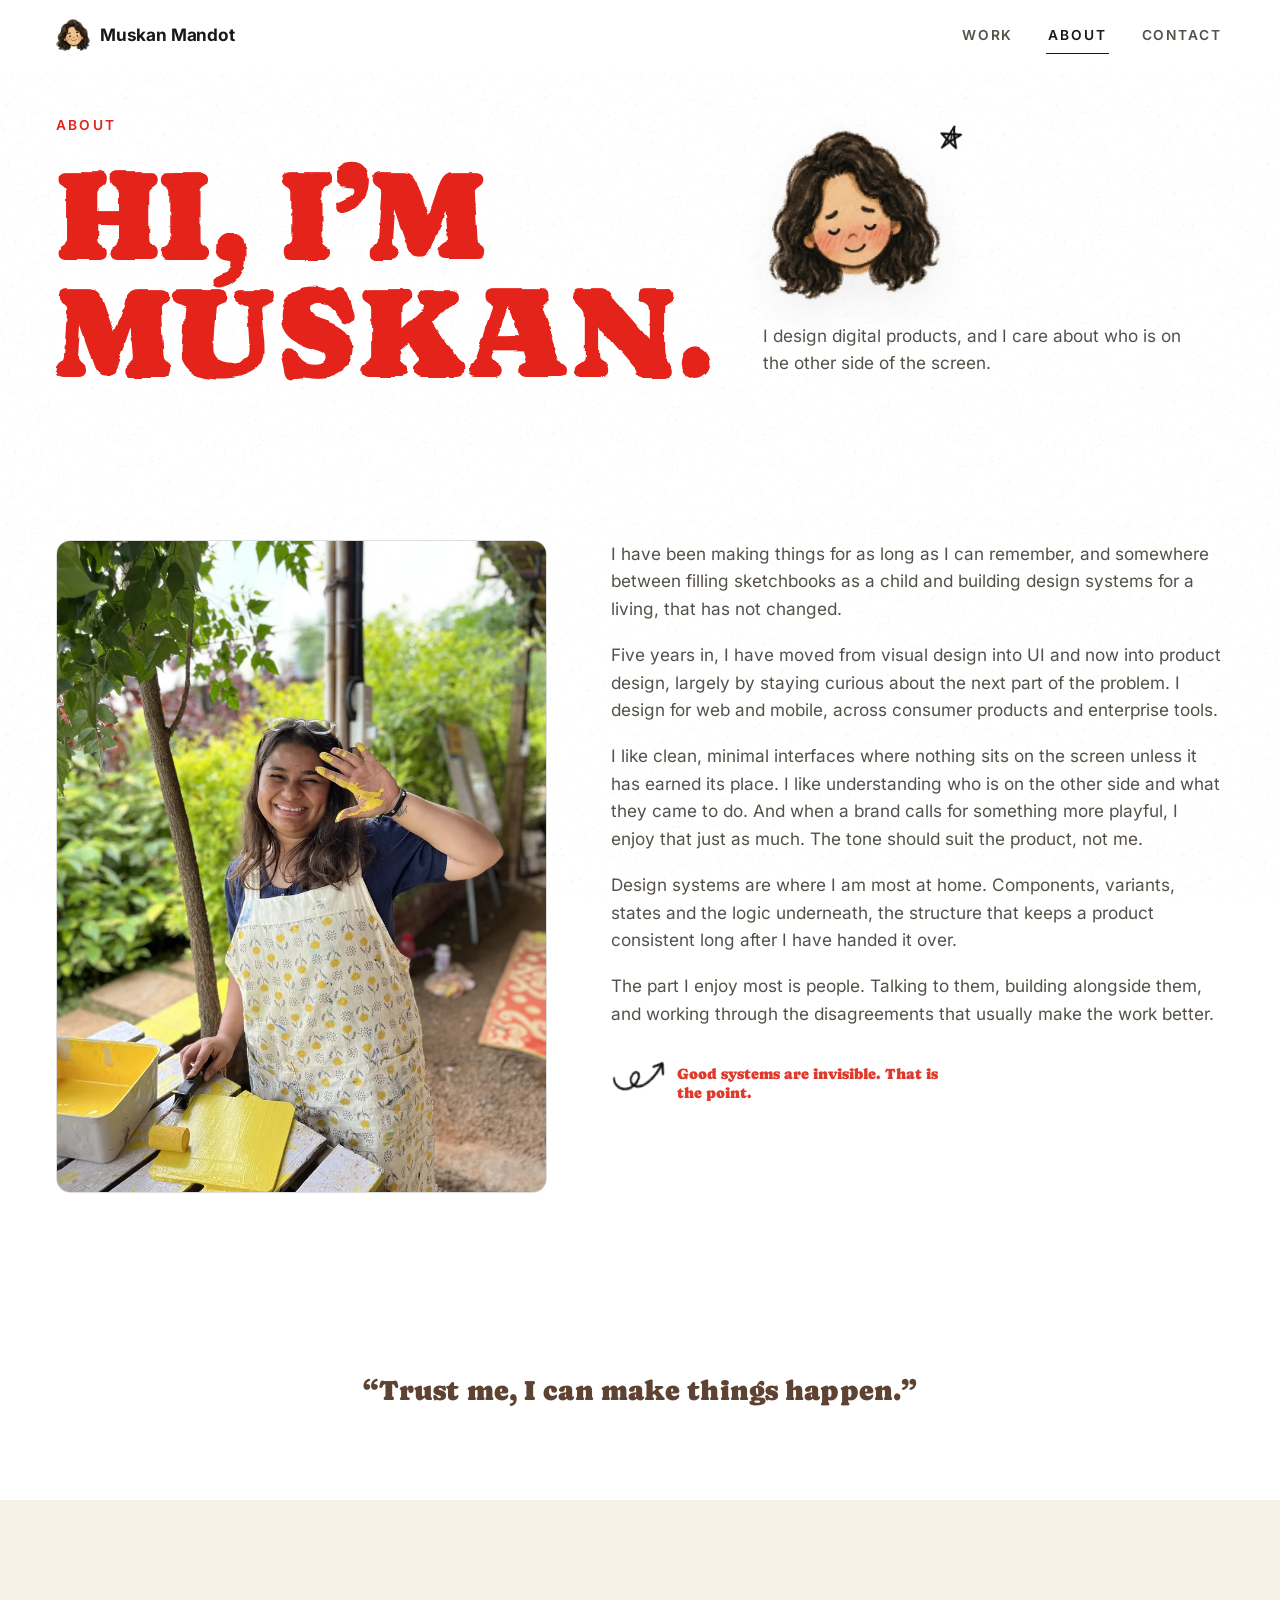
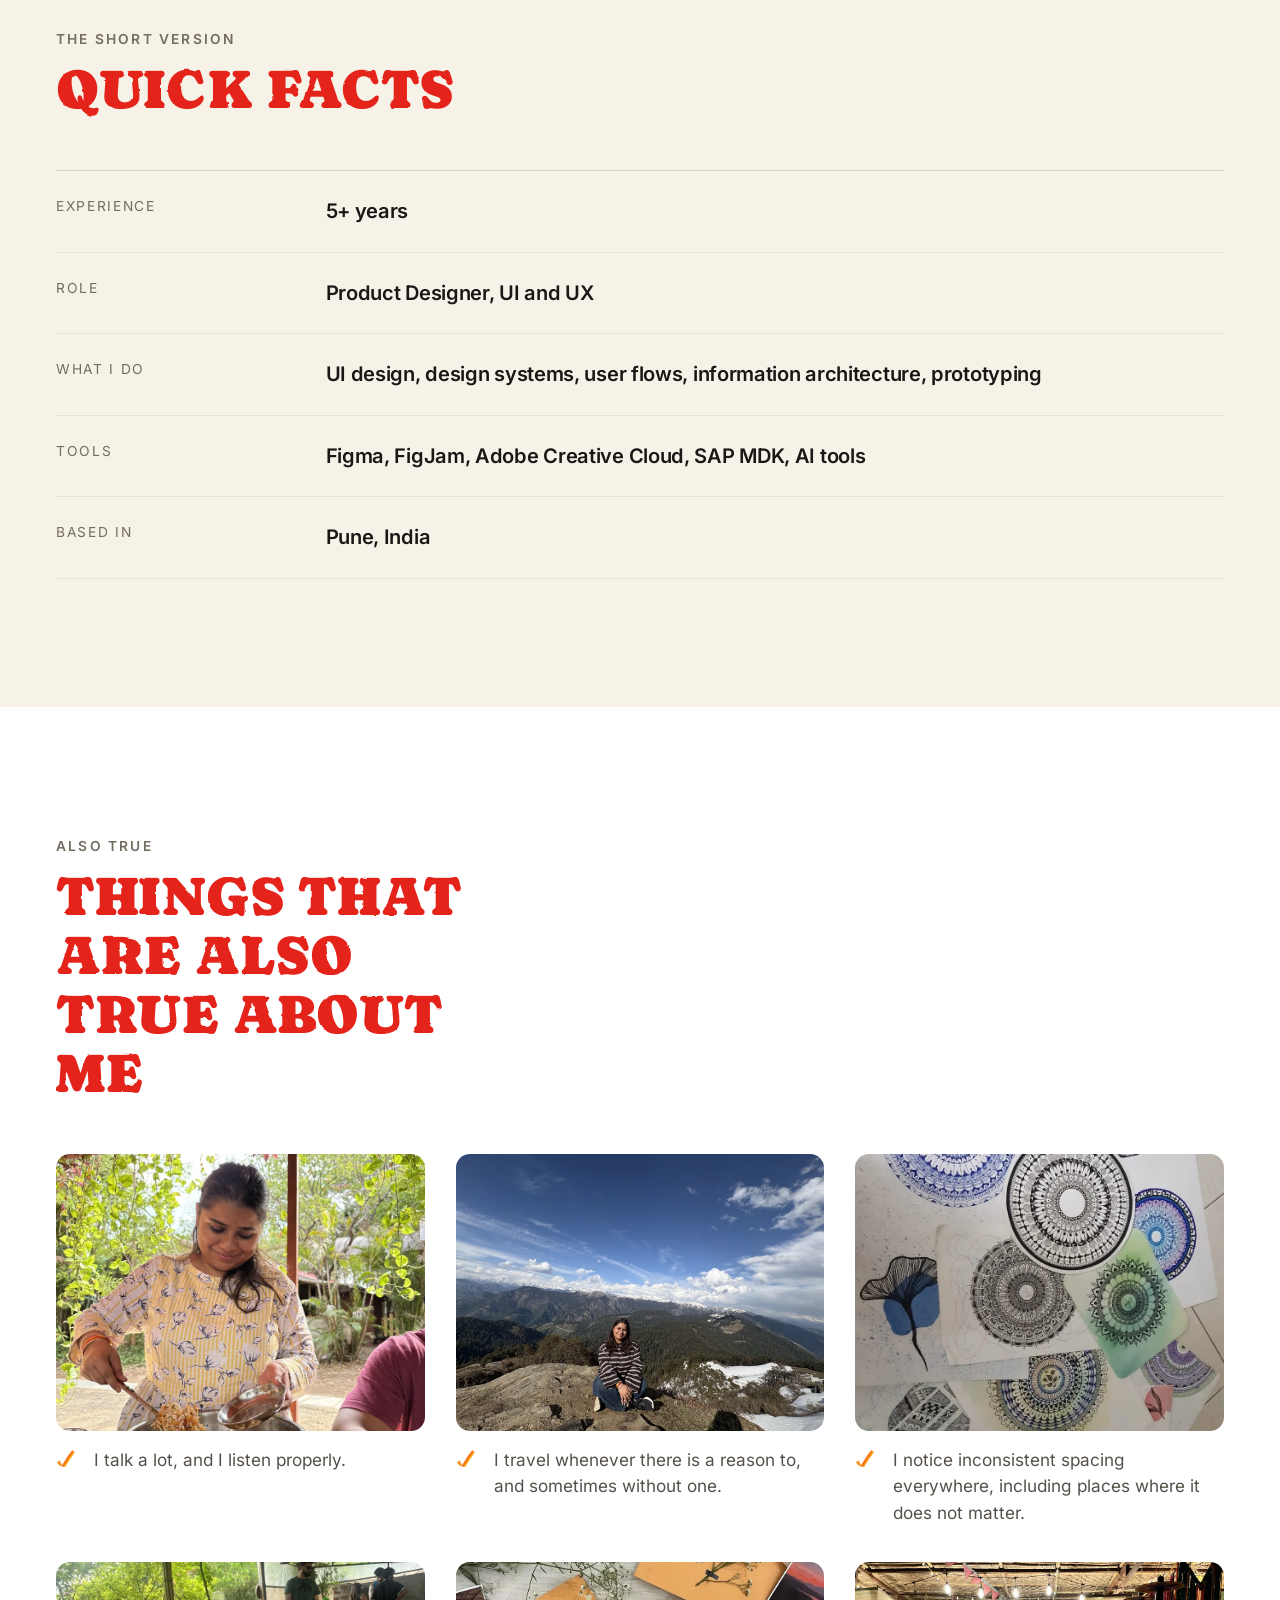
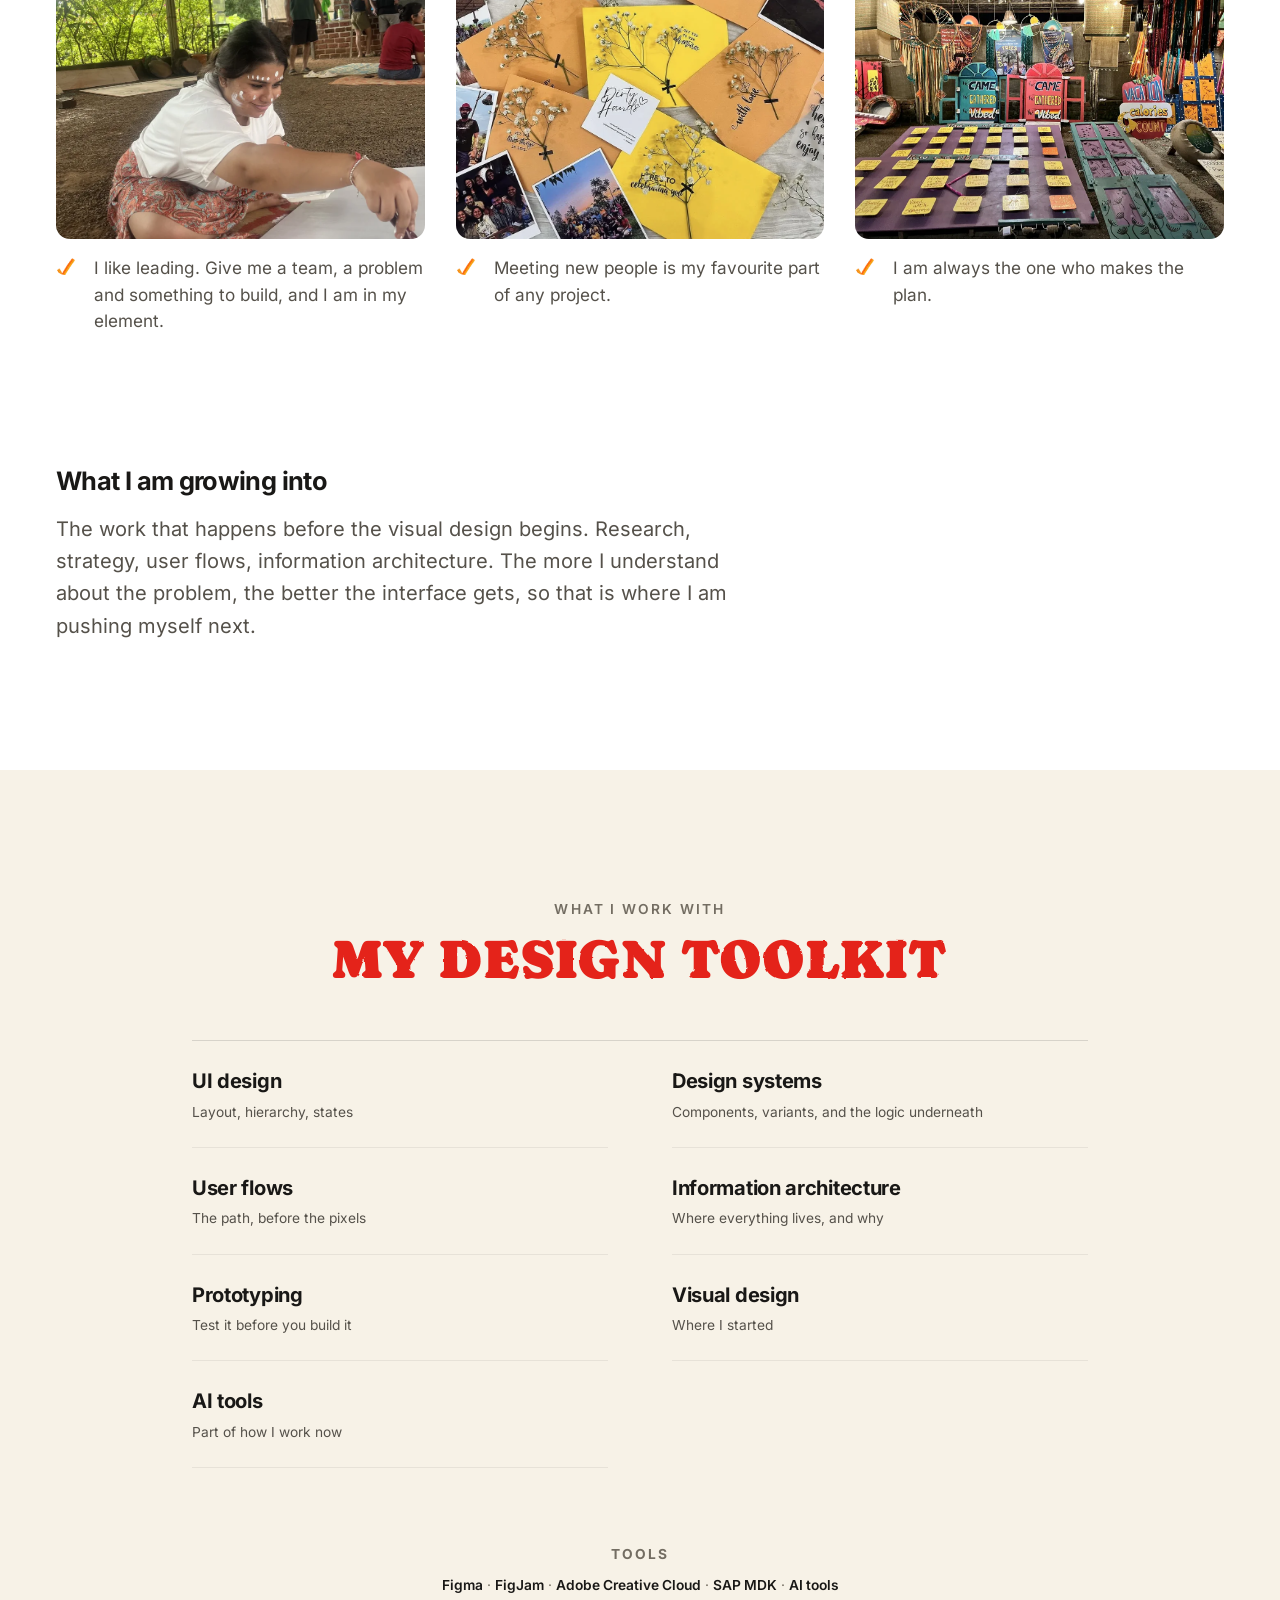
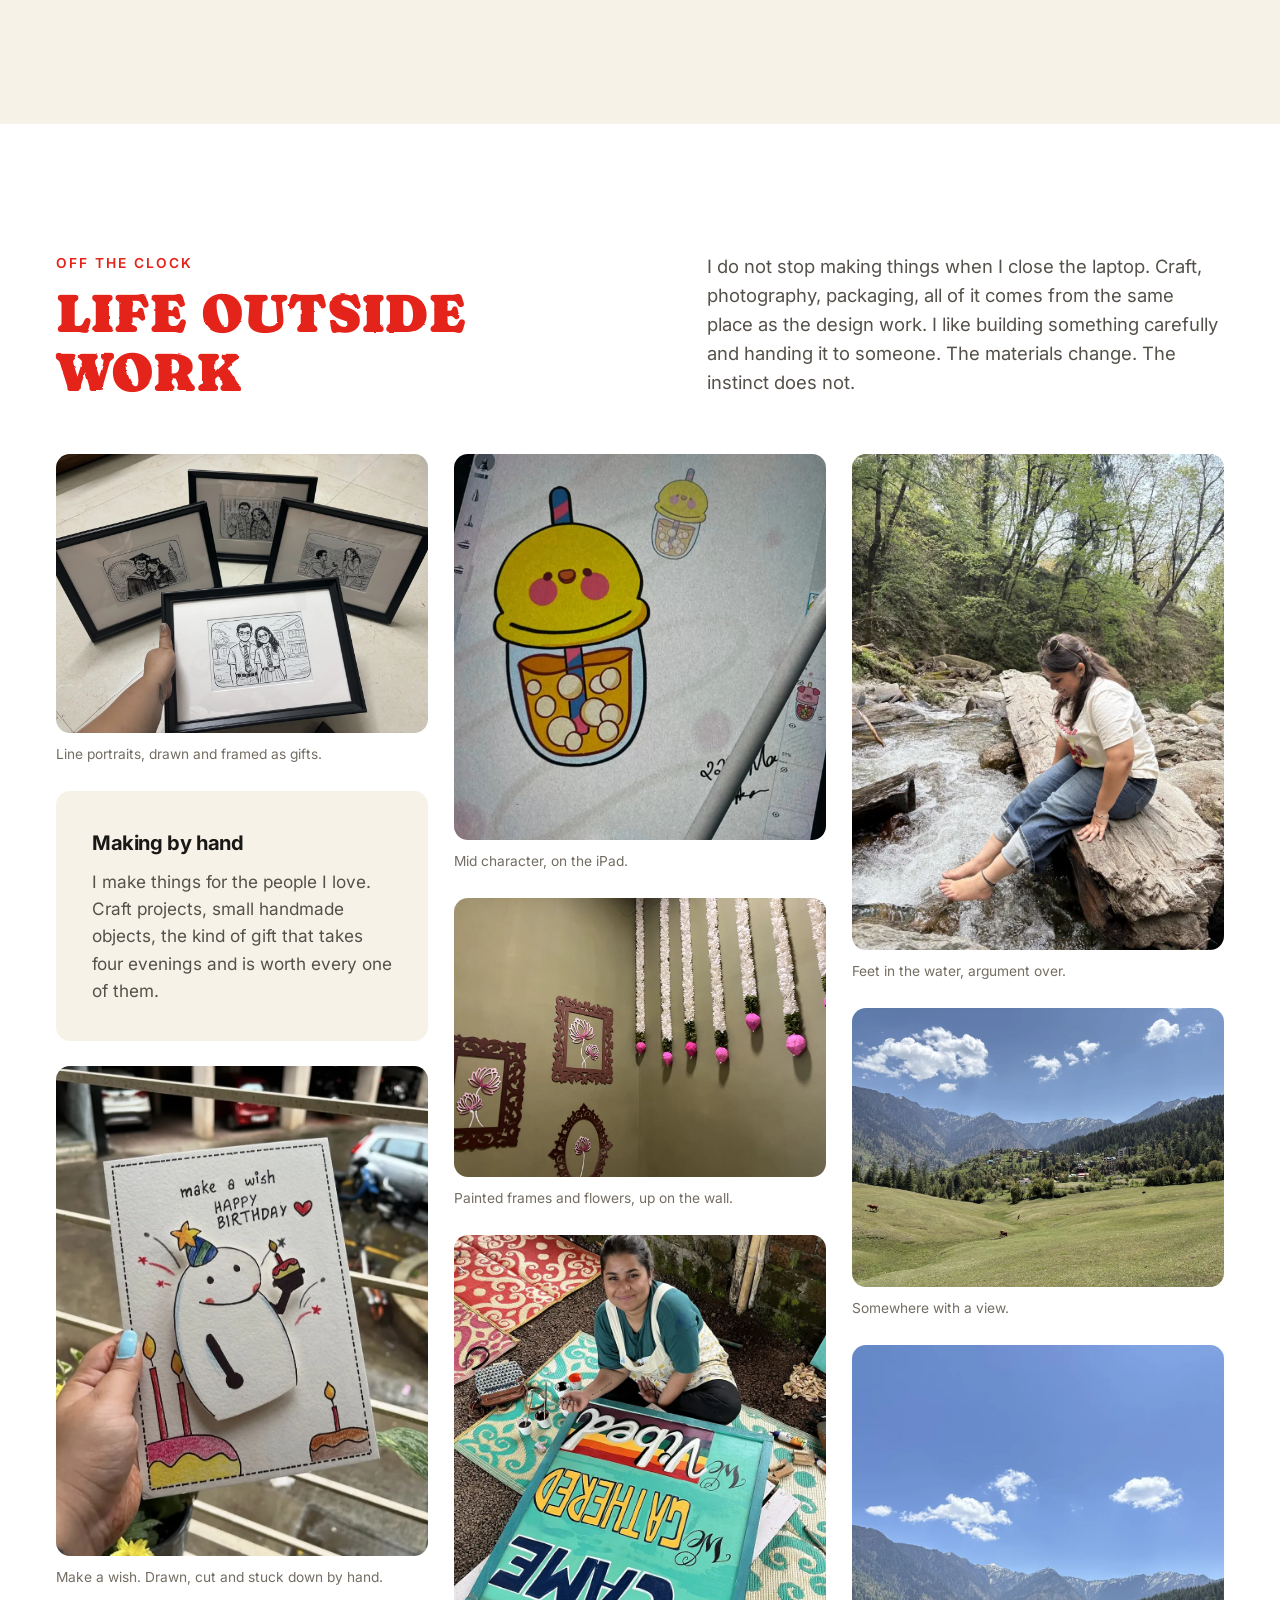
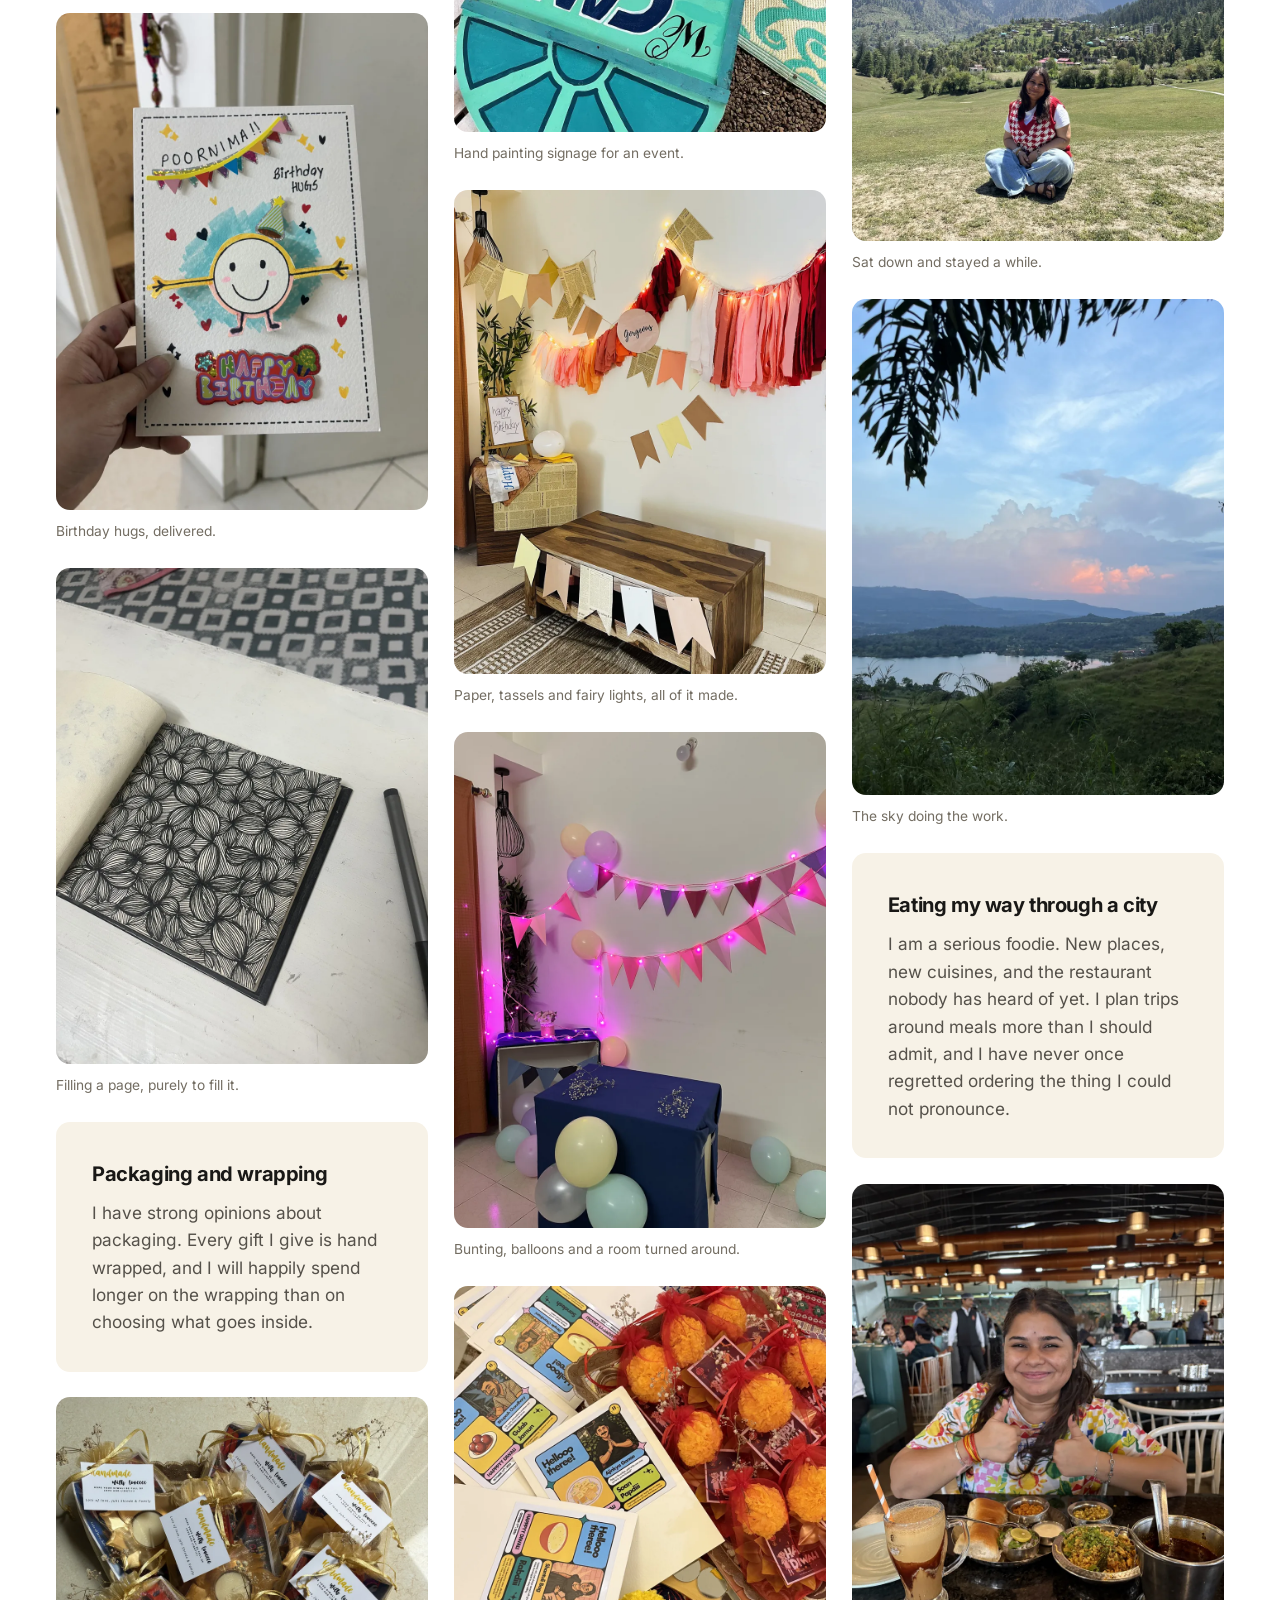
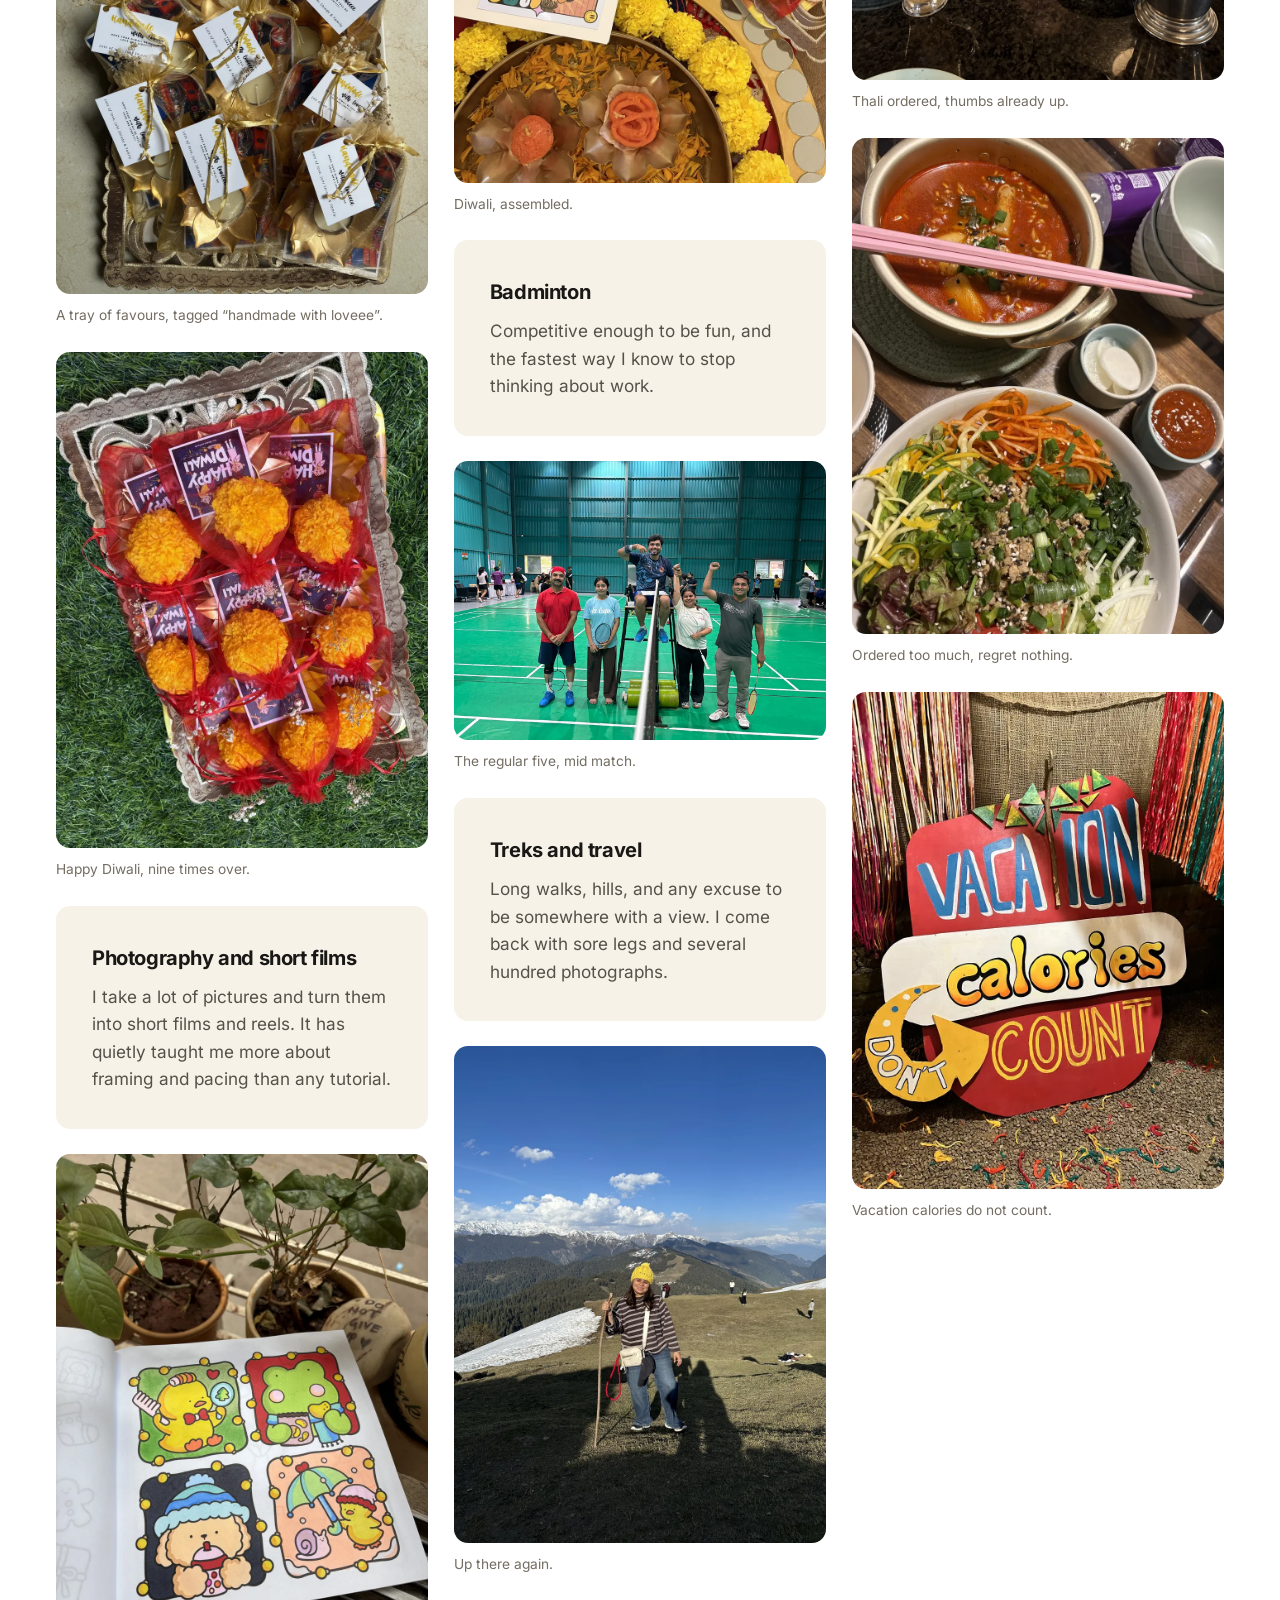
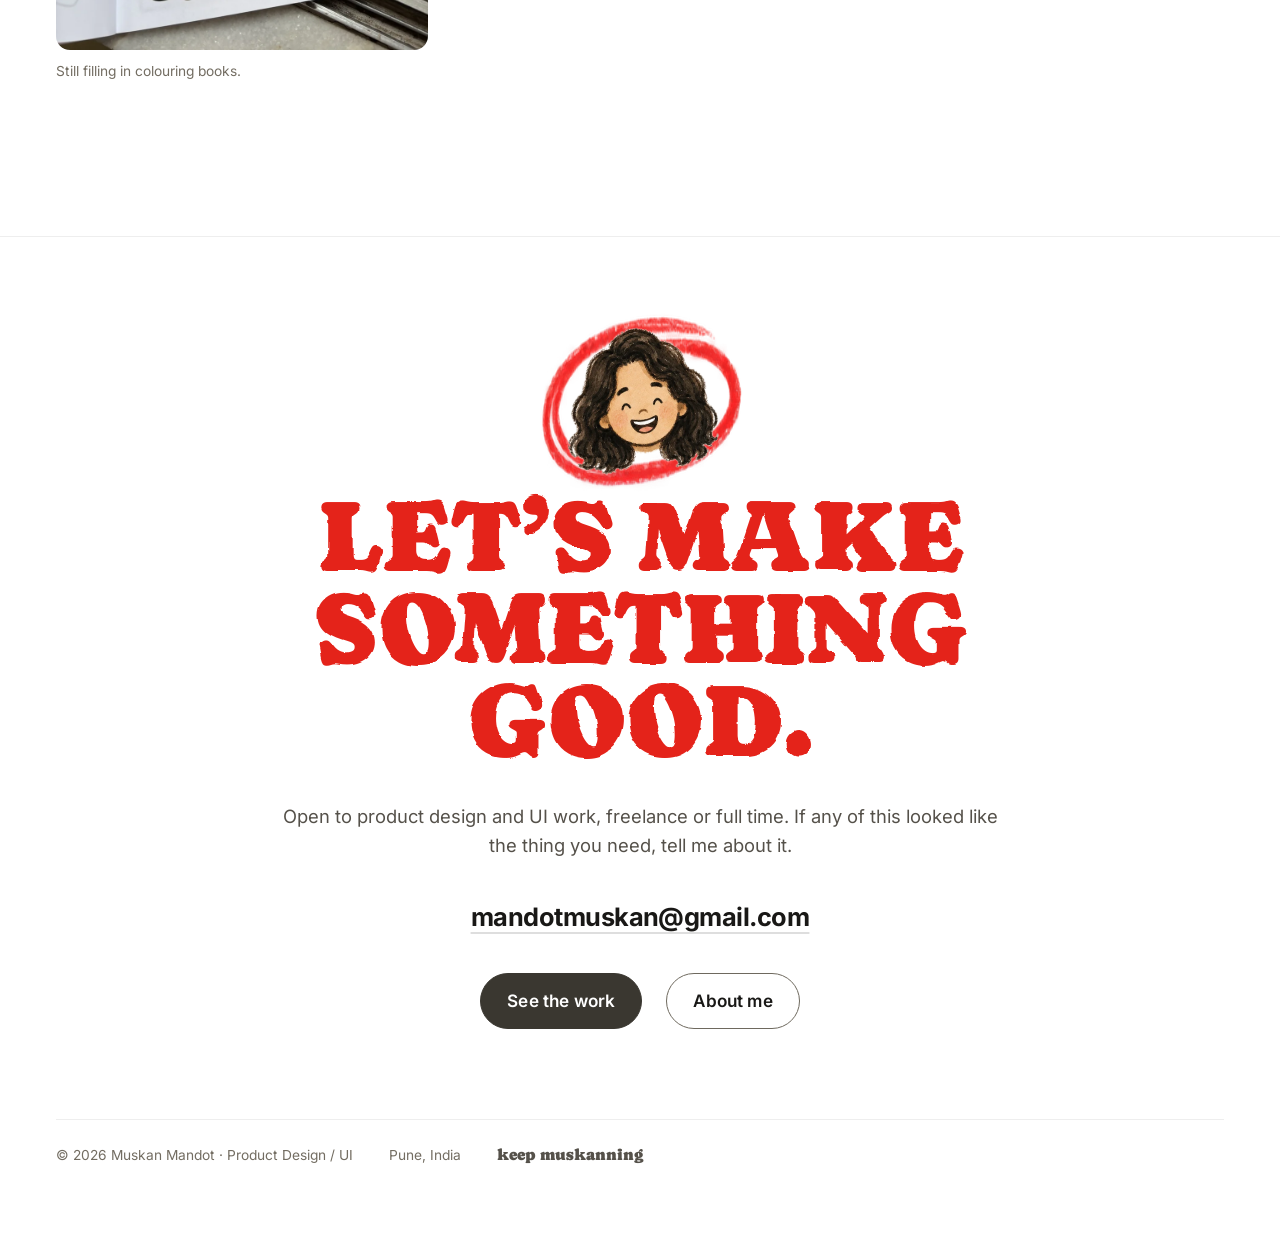
==== commit 34906a74: "Give each true thing its own photograph, and drop the polaroids Six more photographs in, including t" ====
--- a/about.html
+++ b/about.html
@@ -134,9 +134,7 @@
         </div>
       </div>
 
-      <!-- snapshots laid on a table, then the list — built by home.js -->
-      <div class="snaps reveal" id="snaps"></div>
-
+      <!-- one photograph per fact, built by home.js -->
       <ul class="trues" id="trues"></ul>
 
       <div class="growing reveal">
--- a/assets/css/site.css
+++ b/assets/css/site.css
@@ -690,81 +690,45 @@
 
 /* --- the small true things --- */
 
-/* Snapshots above the list of true things.
-
-   Deliberately not the collage treatment used for Life outside work:
-   these are photographs laid on a table, square cropped, tilted,
-   overlapping a little, each with a note under it. Pointing at one
-   straightens it and lifts it out of the pile. */
-
-.snaps {
-  display: flex;
-  flex-wrap: wrap;
-  justify-content: center;
-  align-items: flex-start;
-  gap: clamp(10px, 1.4vw, 20px) 0;
-  margin-bottom: var(--s-7);
-}
-.snap {
-  flex: none;
-  width: clamp(132px, 15vw, 196px);
-  /* the pile: every photo after the first tucks under the one before it */
-  margin-left: -14px;
-  padding: 10px 10px 12px;
-  background: #FFFFFF;
-  box-shadow: 0 12px 26px -14px rgba(25, 24, 22, .45);
-  transform: rotate(var(--rot, 0deg));
-  transition: transform .28s var(--ease);
-}
-.snap:first-child { margin-left: 0; }
-.snap:hover { transform: rotate(0deg) scale(1.06); z-index: 2; }
-
-.snap img {
-  display: block;
+/* Things that are also true: one photograph per fact.
+
+   Not the collage treatment, and not a photographic pastiche either. The
+   polaroid version sat wrong against the rest of the site, which is flat,
+   square edged and quiet: white frames, drop shadows and tilts belonged
+   to a different page. These are plain pictures on a regular grid, every
+   cell the same, each with its one line under it.
+
+   It also halves the reading. Before, each photograph carried a caption
+   and then six more lines of text followed underneath. Now the fact is
+   the caption. */
+
+.trues {
+  display: grid;
+  grid-template-columns: repeat(3, minmax(0, 1fr));
+  gap: clamp(22px, 2.8vw, 44px) clamp(18px, 2.4vw, 36px);
+  margin-top: var(--s-6);
+}
+.true img {
   width: 100%;
-  aspect-ratio: 1;
+  aspect-ratio: 4 / 3;
   object-fit: cover;
+  border-radius: var(--r);
   background: var(--card);
 }
-.snap figcaption {
-  margin-top: 9px;
-  font-family: var(--f-display);
-  font-size: clamp(.7rem, .66rem + .18vw, .82rem);
-  line-height: 1.2;
-  text-align: center;
-  color: var(--brown);
-}
-
-@media (max-width: 560px) {
-  .snap { margin-left: -8px; }
-}
-@media (prefers-reduced-motion: reduce) {
-  .snap { transition: none; }
-}
-
-.trues {
-  display: grid;
-  grid-template-columns: repeat(auto-fit, minmax(min(100%, 300px), 1fr));
-  gap: var(--s-3) var(--s-6);
-}
-.trues li {
+.true__line {
   display: flex;
   align-items: flex-start;
   gap: var(--s-3);
-  padding: var(--s-3) 0;
-  border-bottom: 1px solid var(--rule-soft);
+  margin-top: var(--s-3);
   font-size: var(--t-0);
+  line-height: 1.55;
   color: var(--ink-soft);
-  line-height: 1.55;
 }
 /* one fixed box for every tick, so a row of them reads as a set */
-.trues .ca {
-  width: 18px;
-  height: 20px;
-  object-fit: contain;
-  object-position: center top;
-  margin-top: .25em;
-}
+.true__line .ca { width: clamp(16px, 1.8vw, 22px); margin-top: .18em; }
+
+@media (max-width: 900px) { .trues { grid-template-columns: repeat(2, minmax(0, 1fr)); } }
+@media (max-width: 560px) { .trues { grid-template-columns: 1fr; } }
 
 .growing {
   margin-top: var(--s-7);
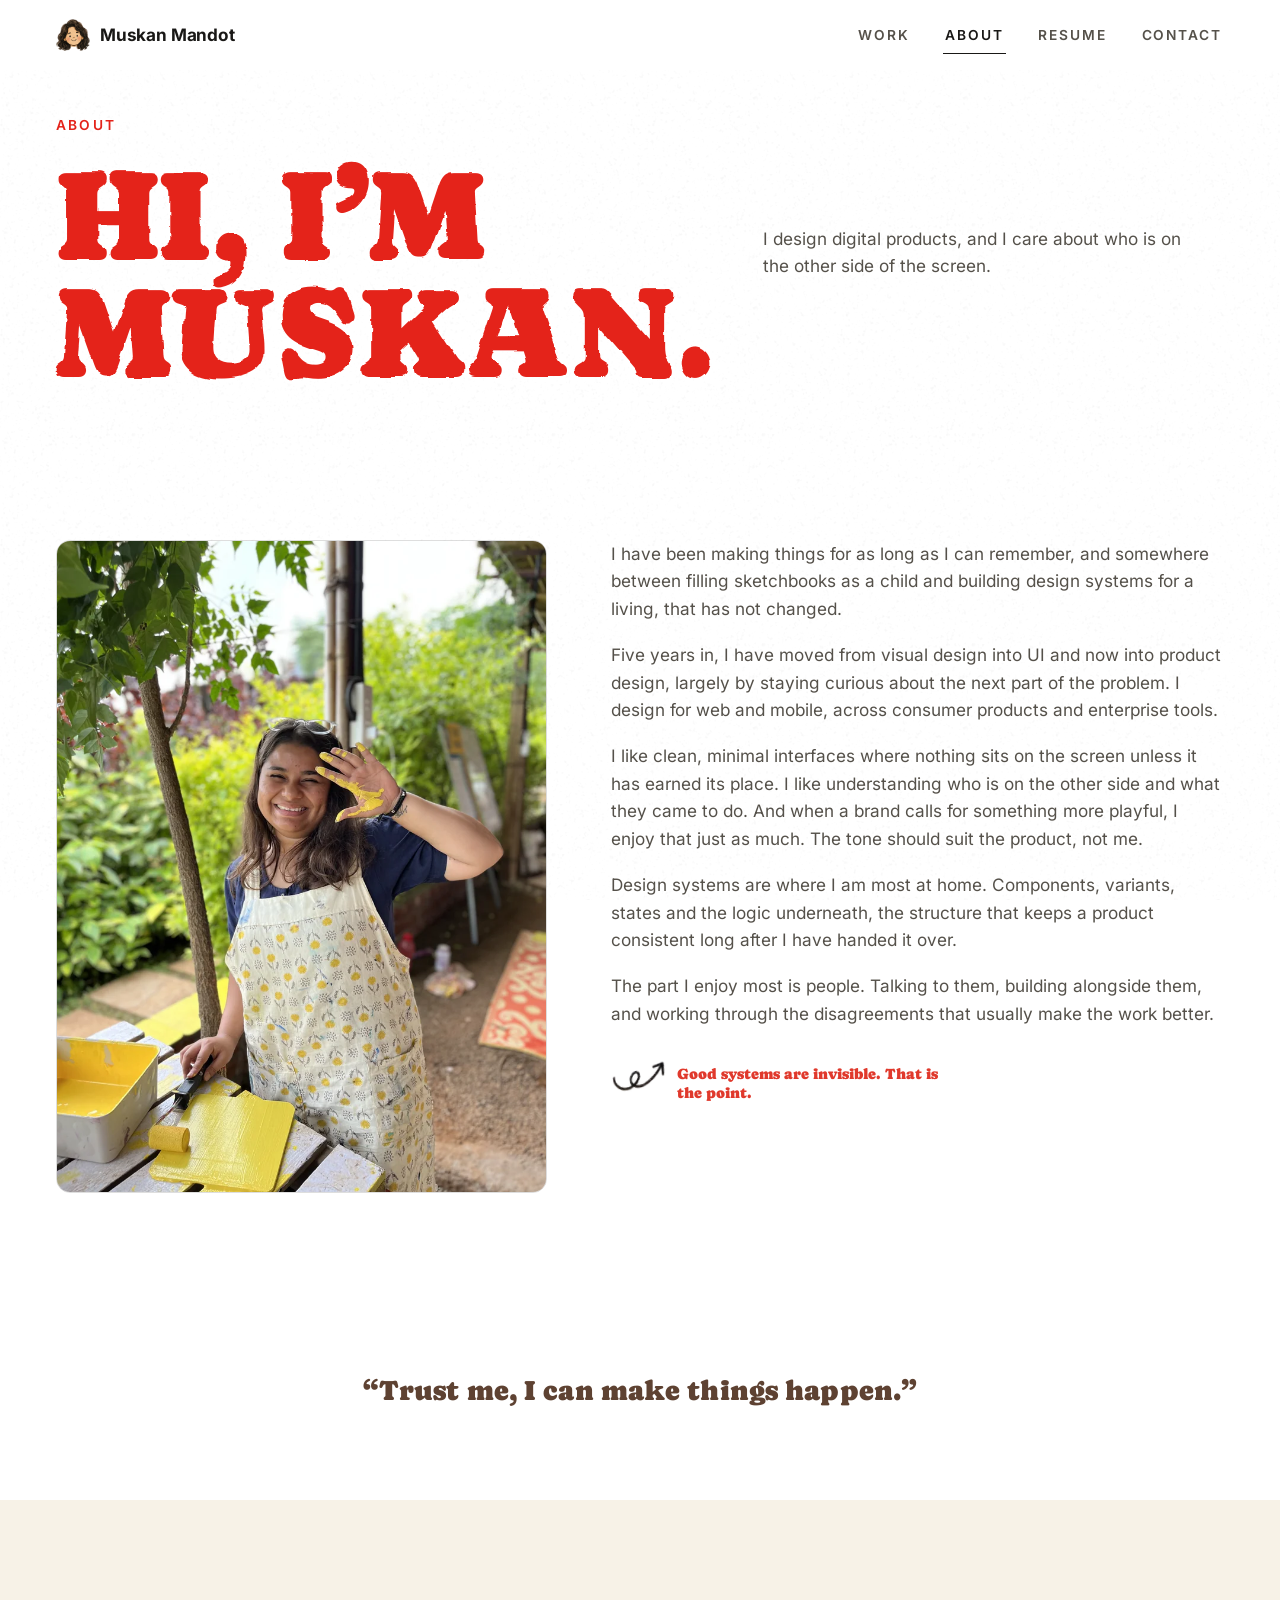
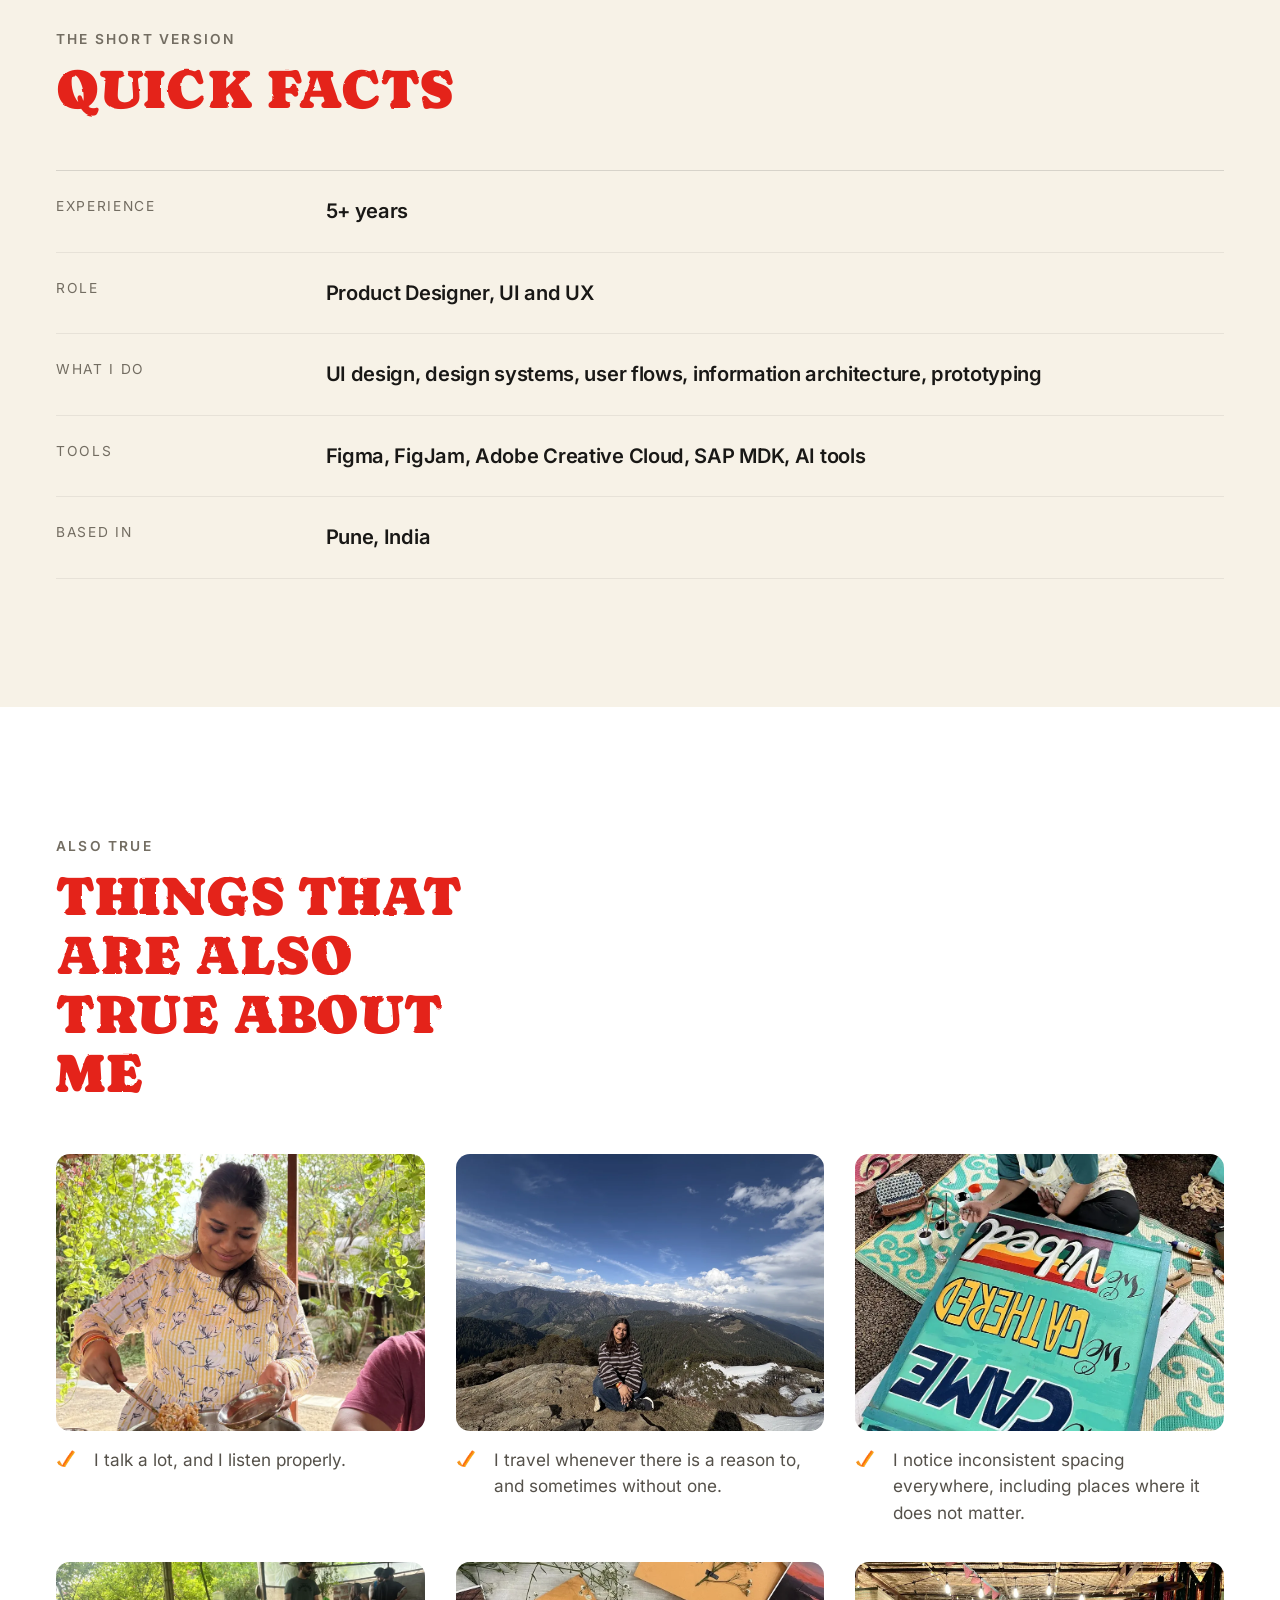
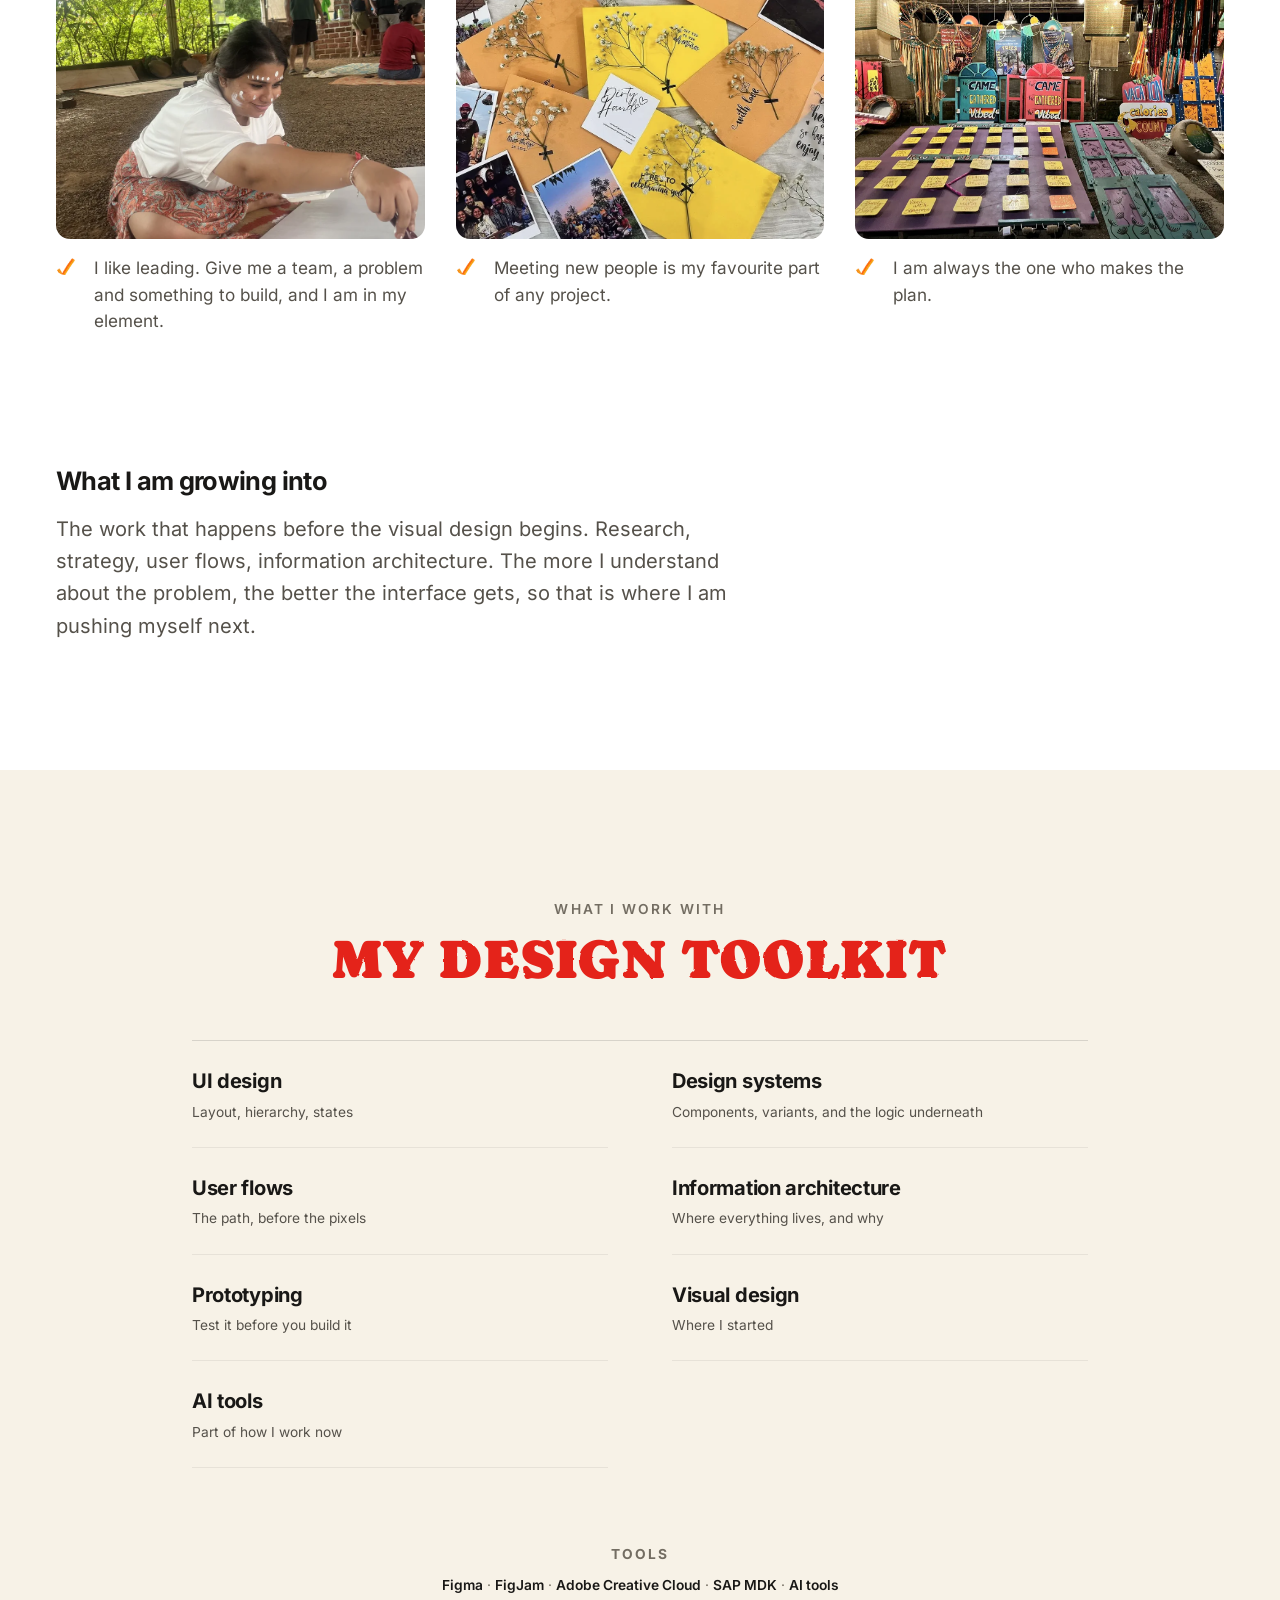
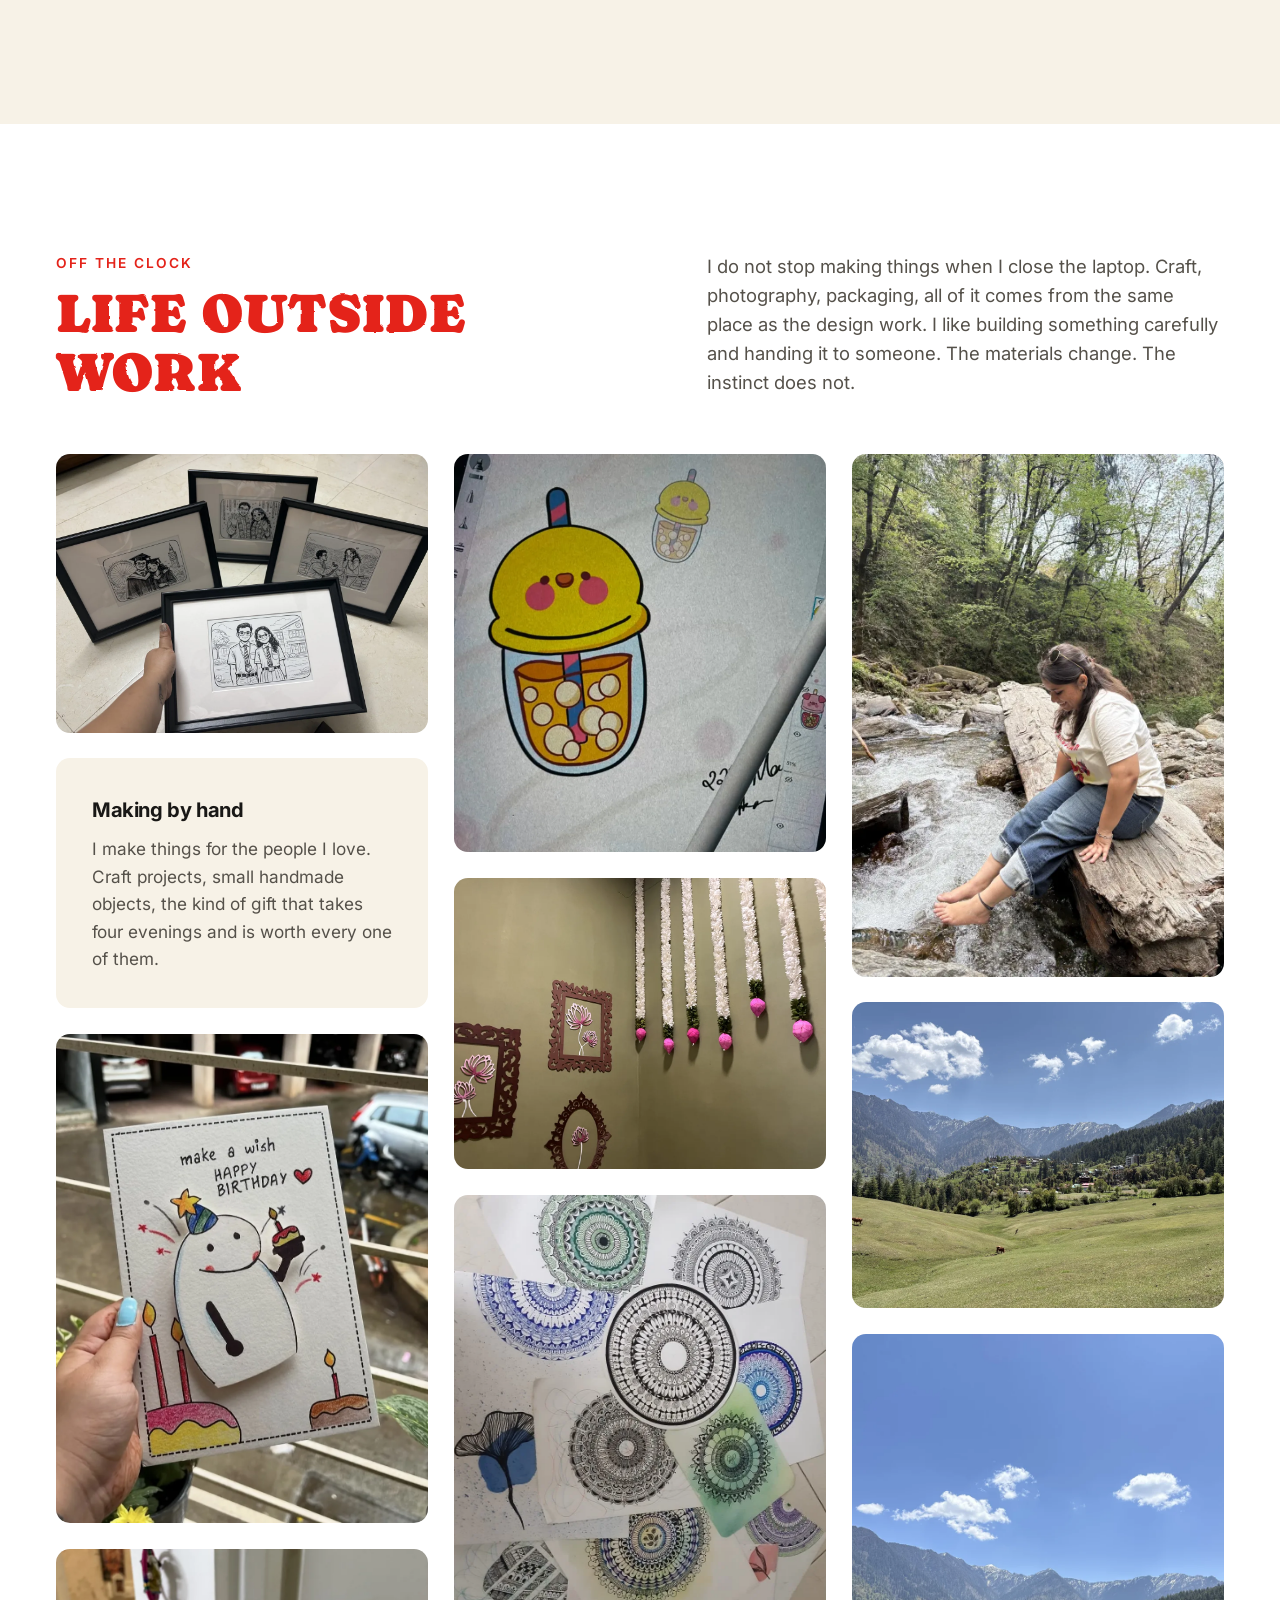
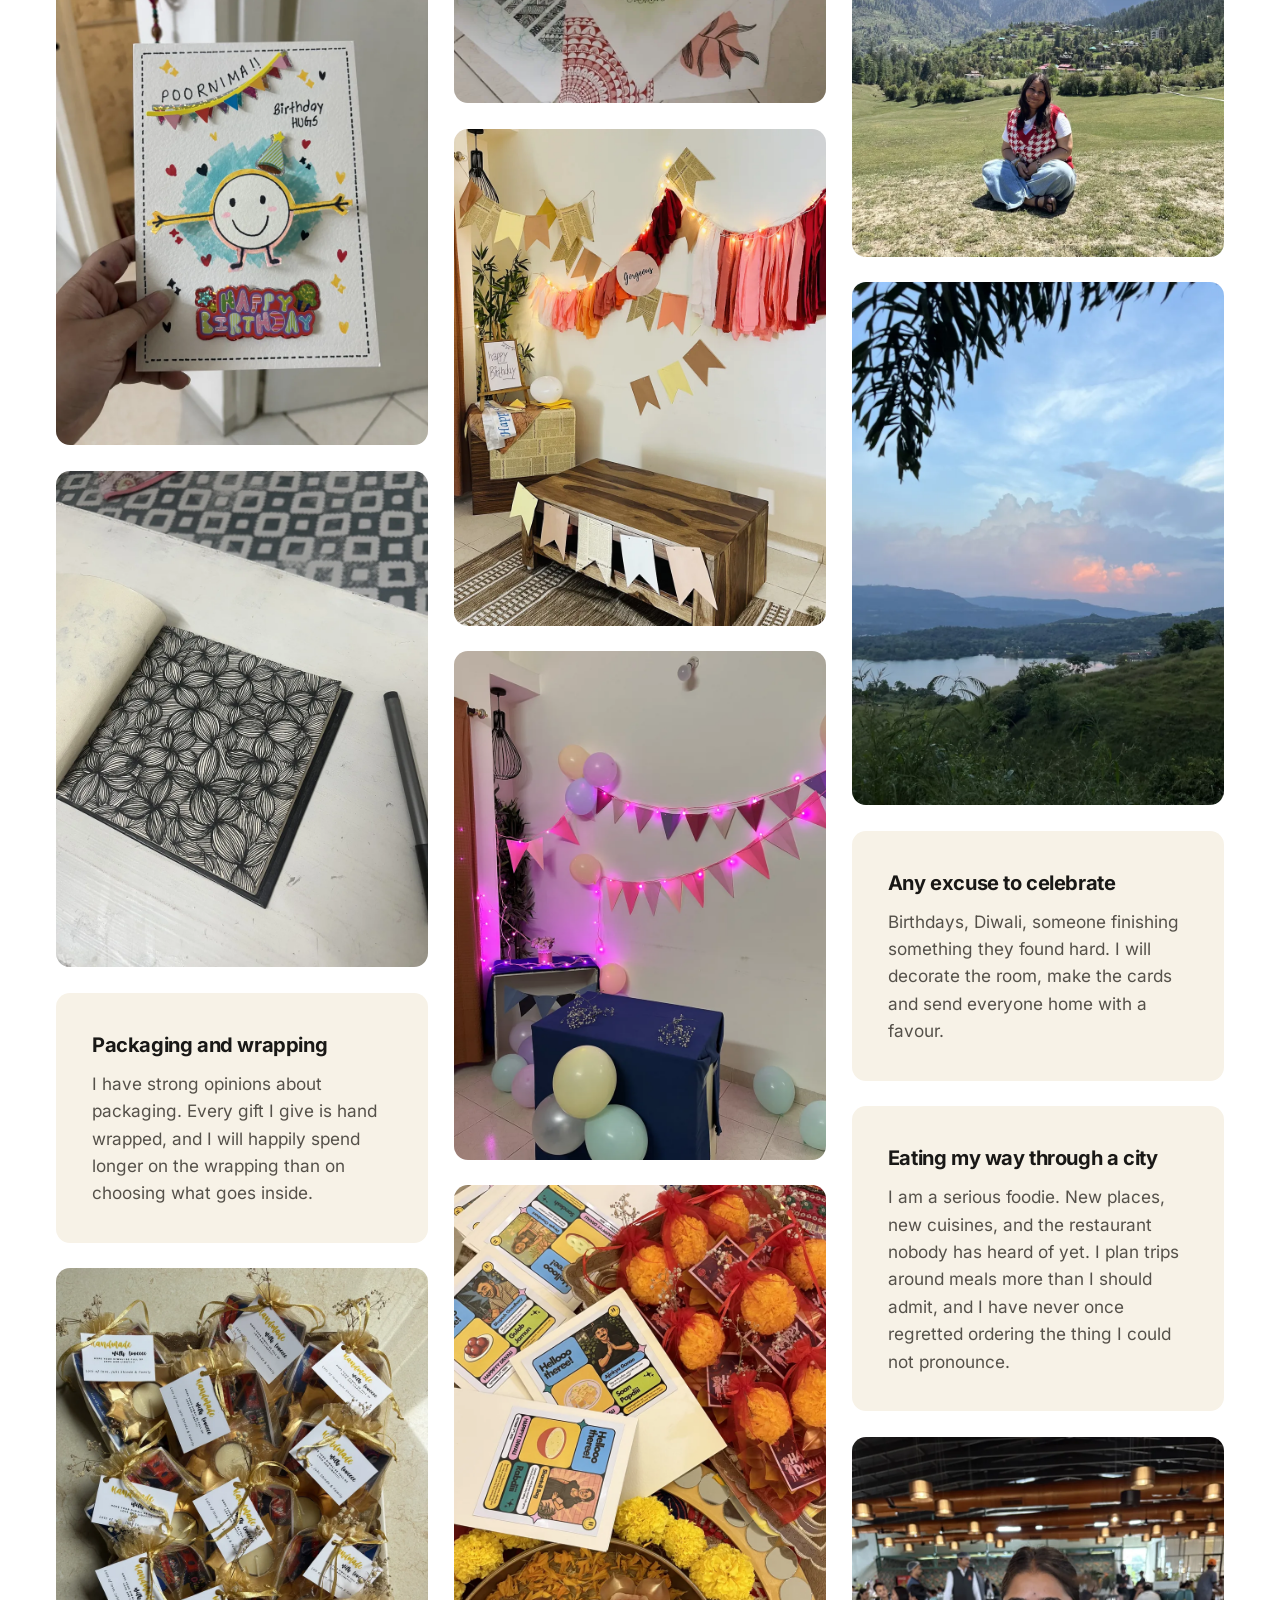
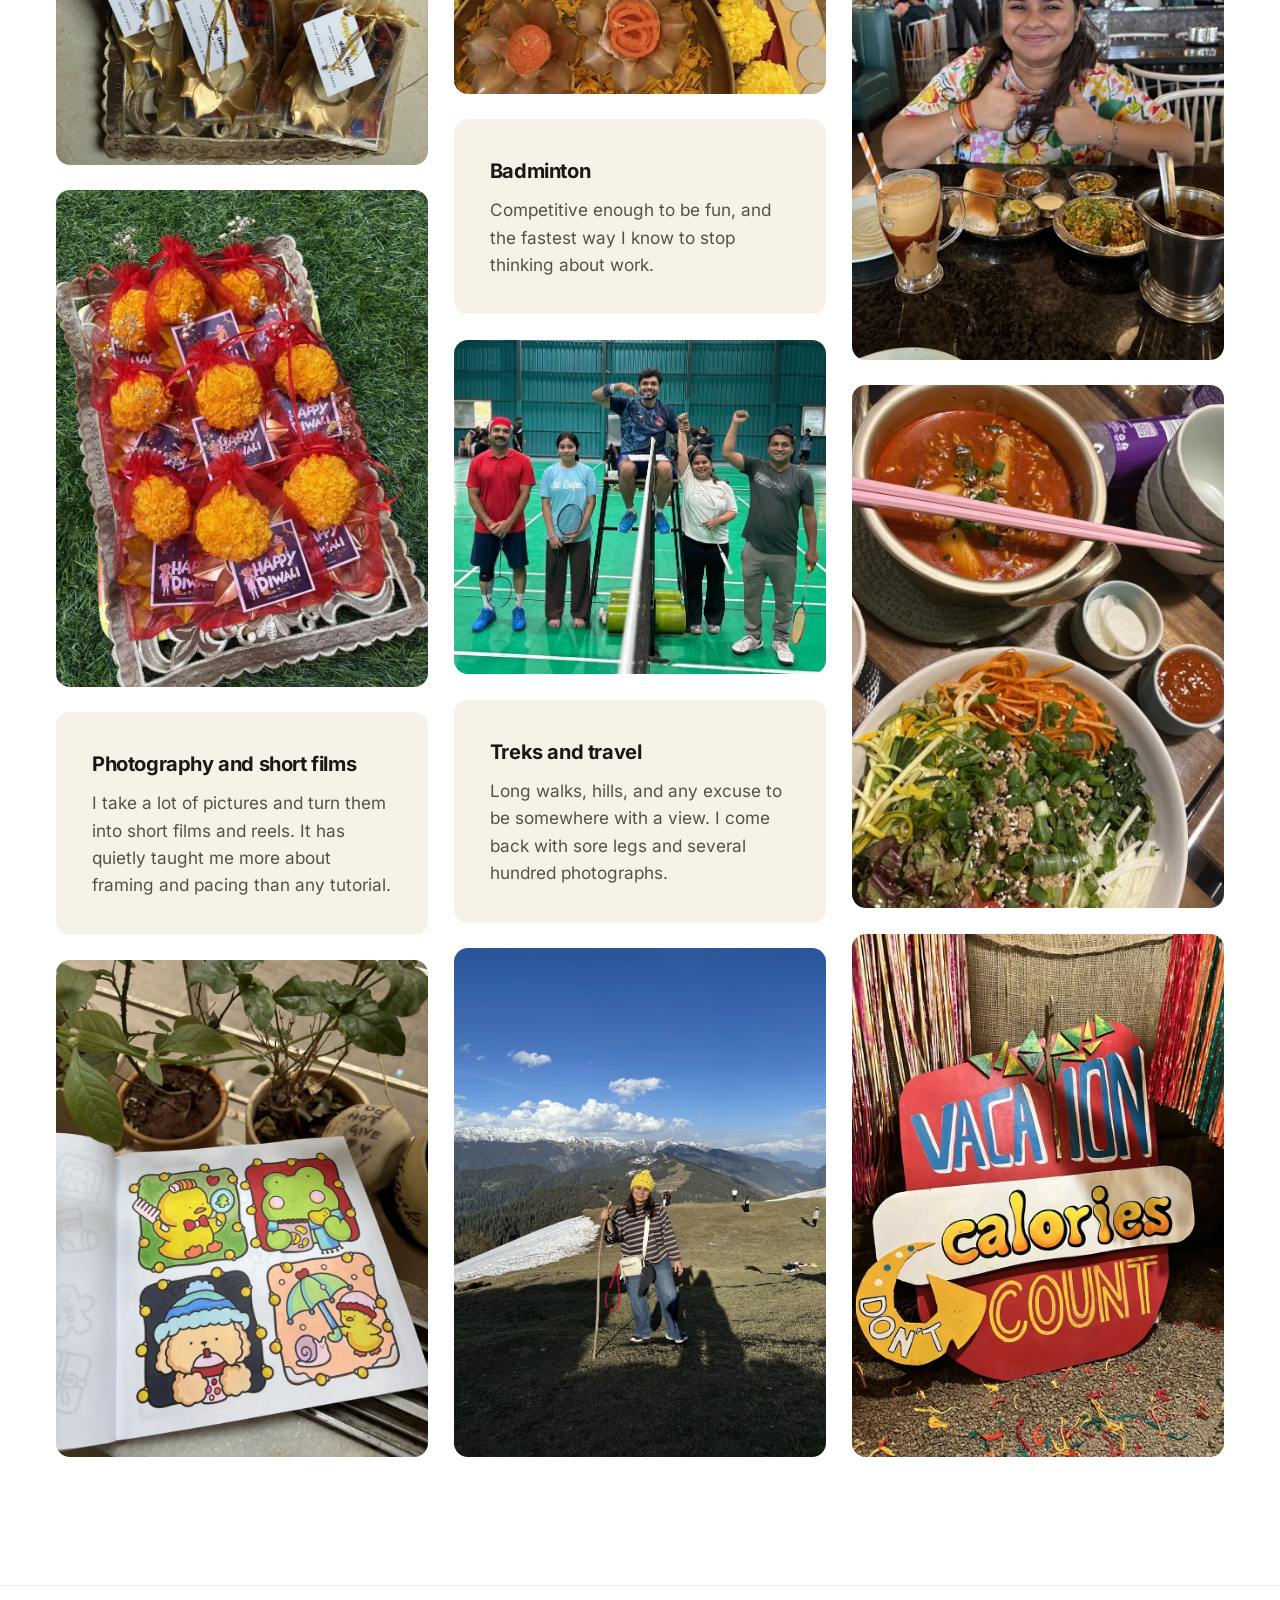
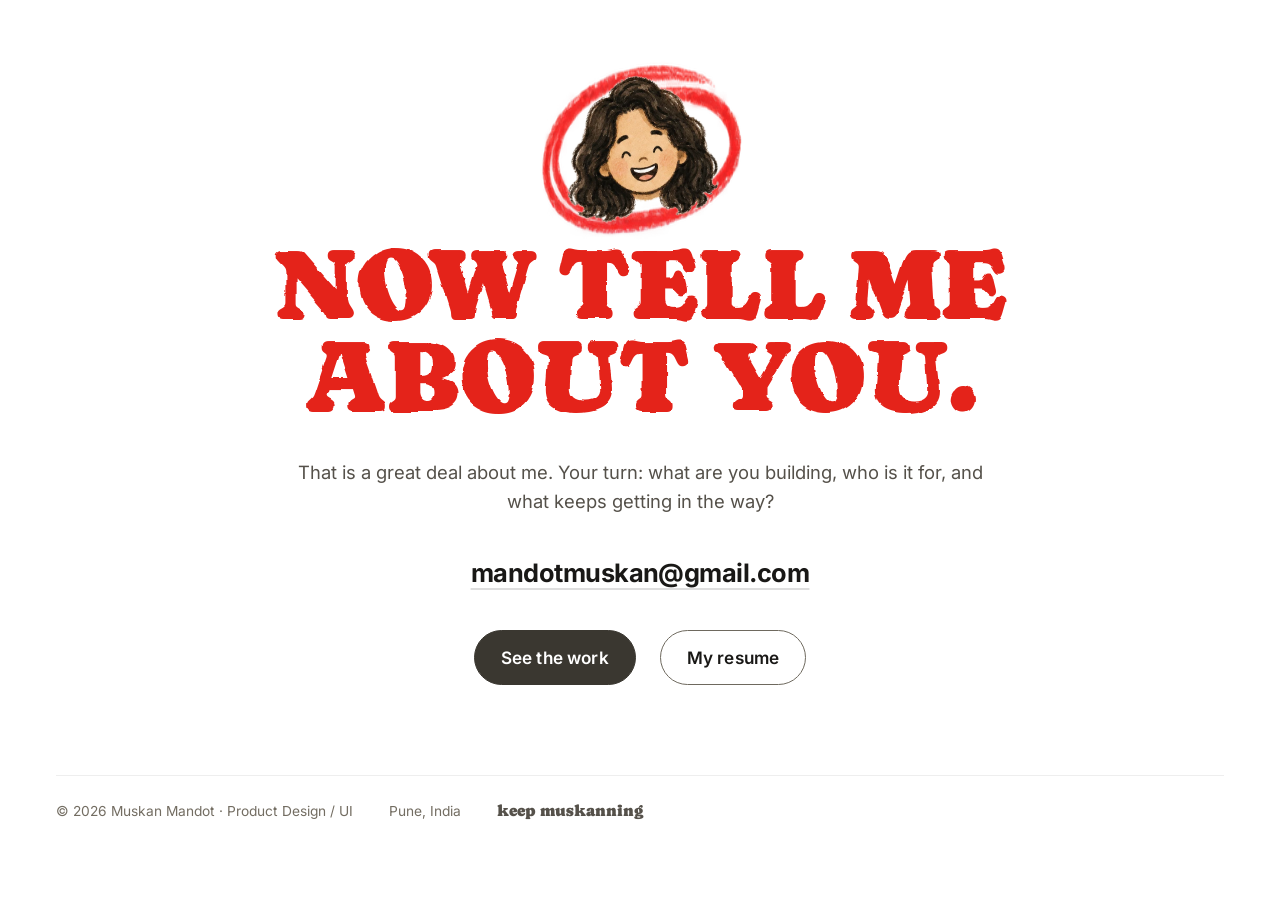
==== commit 2d087cc6: "Drop the title illustrations, square off the collage, vary the sign-off Three separate things, all a" ====
--- a/about.html
+++ b/about.html
@@ -33,11 +33,6 @@
       </div>
 
       <div class="ptitle__side reveal" style="--d:2">
-        <span class="ptitle__star" aria-hidden="true"
-              data-doodle="star-black" data-rot="9"></span>
-        <img class="ptitle__face" src="assets/img/face/calm.webp"
-             alt="" aria-hidden="true" fetchpriority="high" decoding="async"
-             style="--face-rot:-5deg">
         <p class="lede">
           I design digital products, and I care about who is on the other side
           of the screen.
--- a/assets/css/base.css
+++ b/assets/css/base.css
@@ -183,7 +183,9 @@
    size that fits. --cap stops it running away on very wide screens. */
 .poster__word {
   --ls: -.012;
-  font-size: min(calc(100cqw / var(--em, 6.05)), var(--cap, 15rem));
+  /* --fit lets one poster sit a shade below the full measure without
+     changing the way the word is fitted */
+  font-size: min(calc(100cqw / var(--em, 6.05) * var(--fit, 1)), var(--cap, 15rem));
   line-height: .9;
   text-align: center;
   letter-spacing: calc(var(--ls) * 1em);
@@ -232,7 +234,7 @@
 .poster__star { position: absolute; width: clamp(22px, 2.2vw, 34px); }
 
 @media (max-width: 900px) {
-  .poster__word { font-size: calc(100cqw / var(--em-sm, var(--em, 6.05))); }
+  .poster__word { font-size: calc(100cqw / var(--em-sm, var(--em, 6.05)) * var(--fit, 1)); }
   .poster__face {
     position: static;
     width: min(62vw, 340px);
--- a/assets/css/site.css
+++ b/assets/css/site.css
@@ -471,30 +471,16 @@
 }
 
 .ptitle__side { position: relative; min-width: 0; }
-.ptitle__face {
-  display: block;
-  width: min(46%, 176px);
-  margin-left: 0;
-  transform: rotate(var(--face-rot, 0deg));
-  filter: drop-shadow(0 14px 20px rgba(25, 24, 22, .07));
-}
 .ptitle__side .lede {
-  margin-top: var(--s-4);
   font-size: var(--t-0);
   max-width: 40ch;
 }
-.ptitle__star {
-  position: absolute;
-  left: min(46%, 176px);
-  top: -2%;
-  z-index: 2;
-  width: clamp(18px, 1.9vw, 26px);
-}
+
+/* A title with nothing beside it takes the whole measure. */
+.ptitle__stage--solo { grid-template-columns: minmax(0, 1fr); }
 
 @media (max-width: 860px) {
   .ptitle__stage { grid-template-columns: 1fr; gap: var(--s-4); }
-  .ptitle__face { width: min(38%, 140px); }
-  .ptitle__star { display: none; }
 }
 
 .filters {
@@ -767,33 +753,48 @@
 
    Columns rather than a grid, because the photographs mix portrait,
    landscape and square: multicol lets each keep its own shape instead of
-   being cropped into a cell. */
-
+   being cropped into a cell.
+
+   The photographs carry no caption. The note tiles beside them already
+   say what the section has to say, and a line under every picture as
+   well was the text weight coming back in by another door. What each
+   one shows still lives in its alt text. */
+
+/* Columns are built in JS rather than by multicol, because multicol
+   balances by content and leaves the last column short. Here every
+   column stretches to the tallest, and the final tile in each takes up
+   the slack, so the collage ends on one straight line. */
 .life {
-  columns: 3;
-  column-gap: clamp(16px, 2vw, 28px);
+  display: flex;
+  align-items: stretch;
+  gap: clamp(16px, 2vw, 28px);
   margin-top: var(--s-6);
 }
+.life__col {
+  flex: 1 1 0;
+  min-width: 0;
+  display: flex;
+  flex-direction: column;
+  gap: clamp(16px, 2vw, 28px);
+}
 .life__shot,
-.life__note {
-  break-inside: avoid;
-  display: inline-block;   /* multicol keeps a block child whole */
-  width: 100%;
-  margin: 0 0 clamp(16px, 2vw, 28px);
-}
+.life__note { margin: 0; }
+
+/* Whatever a column is short by is shared out across its photographs,
+   a few pixels of extra crop each, rather than landed on one tile.
+   Each figure carries its own aspect ratio, so that share is growth on
+   top of its true proportions. Notes keep the height their text needs. */
+.life__col > .life__shot { flex: 1 1 auto; display: flex; min-height: 0; }
+.life__col > .life__note { flex: 0 0 auto; }
+.life__col > .life__note:last-child { flex: 1 1 auto; }
 
 .life__shot img {
   width: 100%;
-  height: auto;
+  height: 100%;
+  object-fit: cover;
   border-radius: var(--r);
   background: var(--card);
 }
-.life__shot figcaption {
-  margin-top: var(--s-2);
-  font-size: var(--t--1);
-  color: var(--ink-faint);
-}
-
 /* A note is a tile in its own right, on the warm ground, so the two kinds
    read as one set rather than as text that lost its picture. */
 .life__note {
@@ -813,8 +814,7 @@
   color: var(--ink-soft);
 }
 
-@media (max-width: 900px) { .life { columns: 2; } }
-@media (max-width: 560px) { .life { columns: 1; } }
+/* the column count itself is chosen in JS, so there is nothing to switch here */
 
 @media (max-width: 900px) { .gallery { columns: 2; } }
 @media (max-width: 560px) { .gallery { columns: 1; } }
@@ -856,7 +856,7 @@
   width: calc(100% - var(--gutter) * 2);
   margin-inline: auto;
 }
-.close__word { color: var(--red-ink); }
+.close__word { color: var(--red-ink); --fit: .975; }
 .close__stamp { display: grid; place-items: center; margin-bottom: clamp(8px, 1.4vw, 22px); }
 .close .lede { margin: var(--s-5) auto 0; text-align: center; }
 .close__row {
@@ -890,3 +890,43 @@
   .close__art .close-flower { left: 2%; top: 5%; }
   .close__art .close-star { right: 3%; top: 4%; }
 }
+
+/* =========================================================
+   9 · RESUME
+   ========================================================= */
+
+.cv__intro .lede { max-width: 46rem; }
+.cv__grab {
+  display: flex;
+  flex-wrap: wrap;
+  align-items: center;
+  gap: var(--s-3) var(--s-4);
+  margin-top: var(--s-5);
+}
+.cv__note { font-size: var(--t--1); color: var(--ink-faint); }
+
+.band--cv { padding-block: var(--s-6) var(--s-8); }
+
+/* The two pages, at a readable width and no wider. A4 held at full
+   browser width is larger than anyone wants to read on screen. */
+.cv { display: grid; gap: clamp(20px, 2.6vw, 40px); max-width: 52rem; margin-inline: auto; }
+.cv__page a { display: block; border-radius: var(--r); }
+.cv__page img {
+  display: block;
+  width: 100%;
+  height: auto;
+  border-radius: var(--r);
+  border: 1px solid var(--rule);
+  background: #FFFFFF;
+}
+
+/* A4 shrunk to a phone is too small to read, so the pages open full
+   size on tap. The hint only earns its place where the type is tiny. */
+.cv__tap {
+  display: none;
+  margin-top: var(--s-4);
+  text-align: center;
+  font-size: var(--t--1);
+  color: var(--ink-faint);
+}
+@media (max-width: 720px) { .cv__tap { display: block; } }
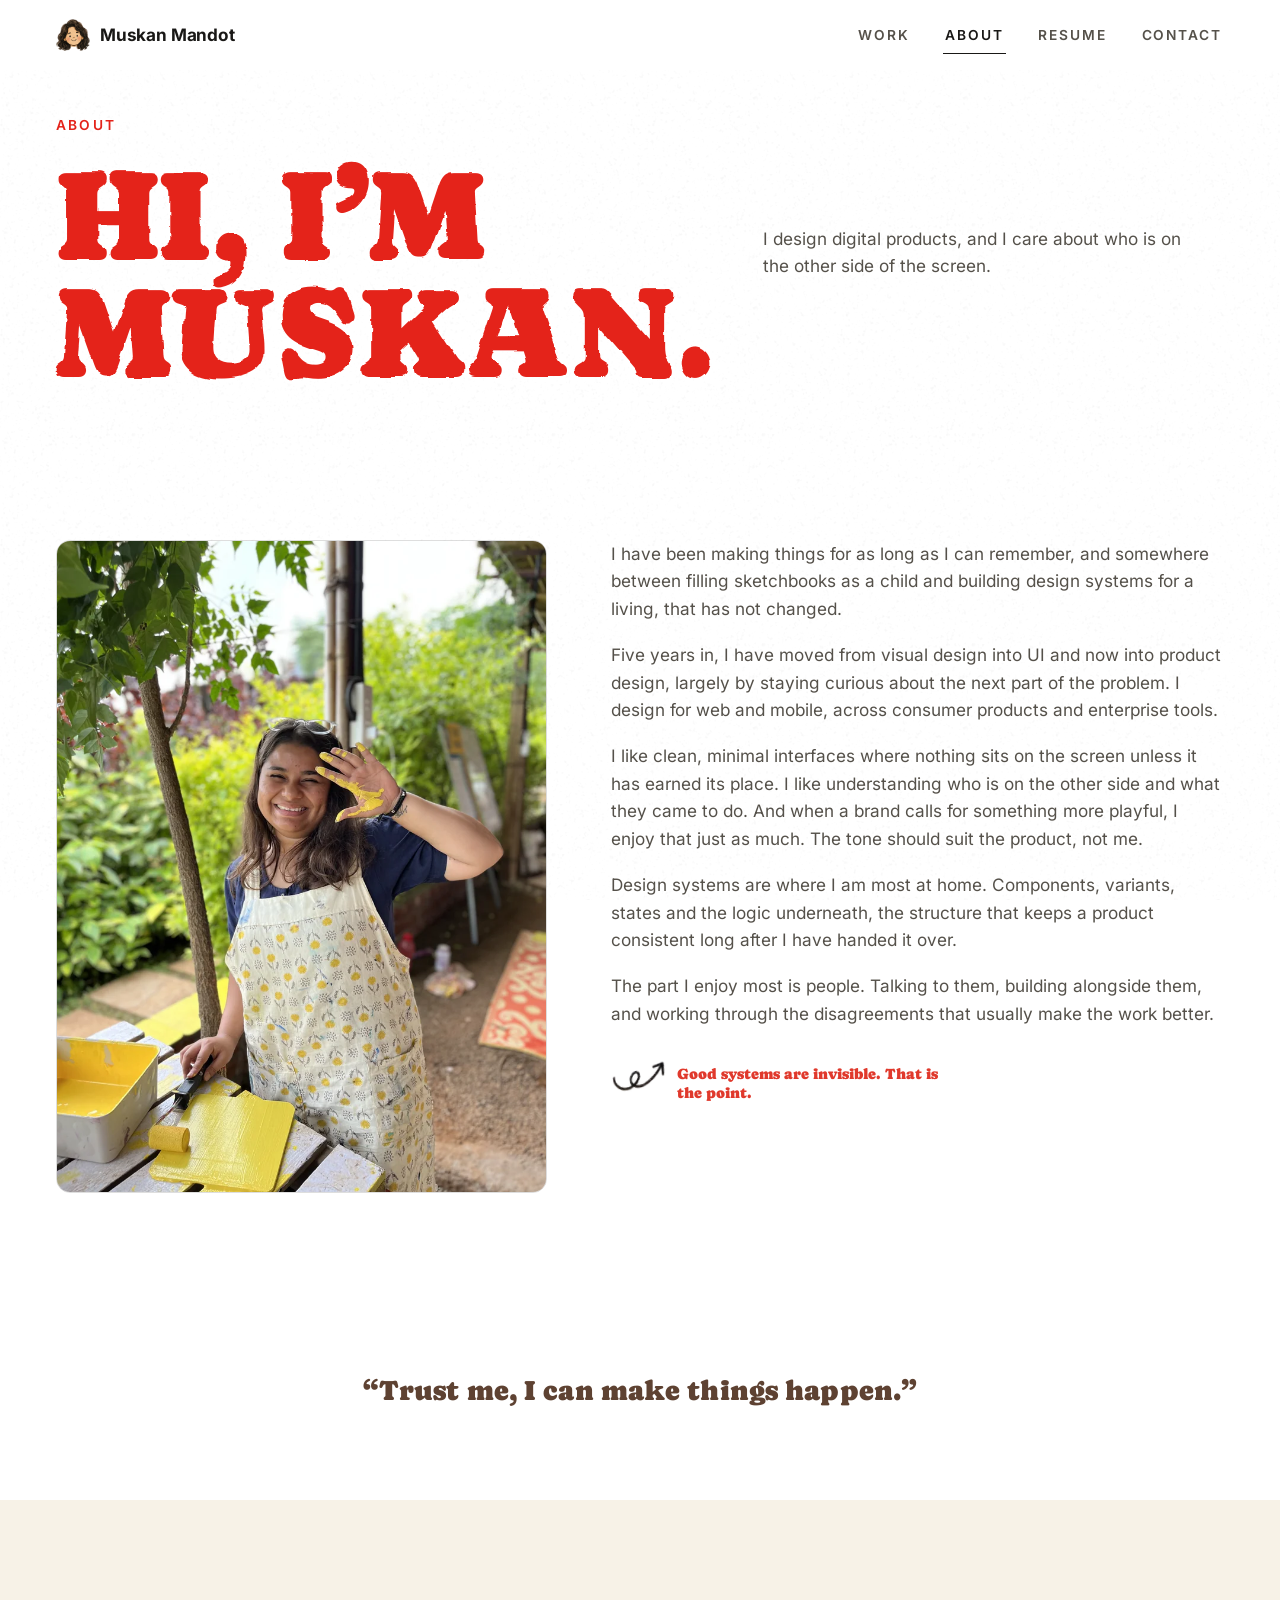
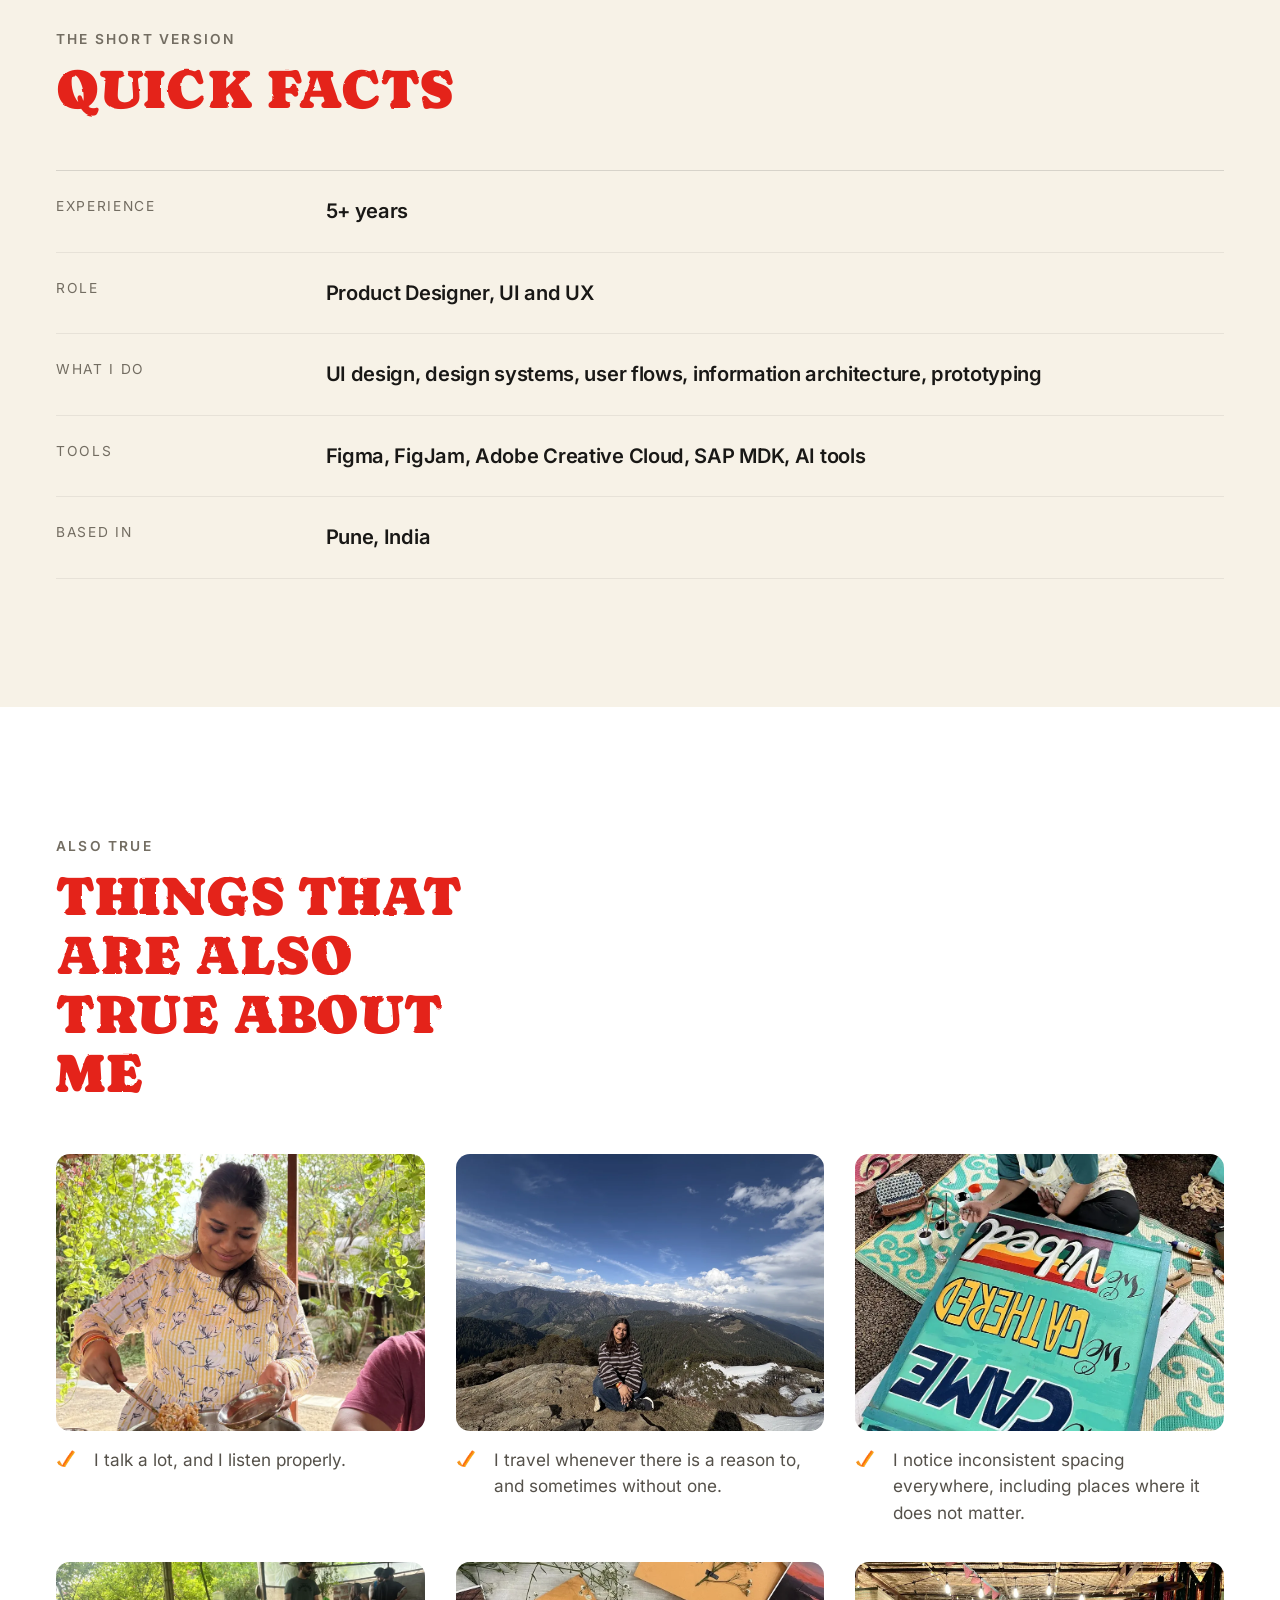
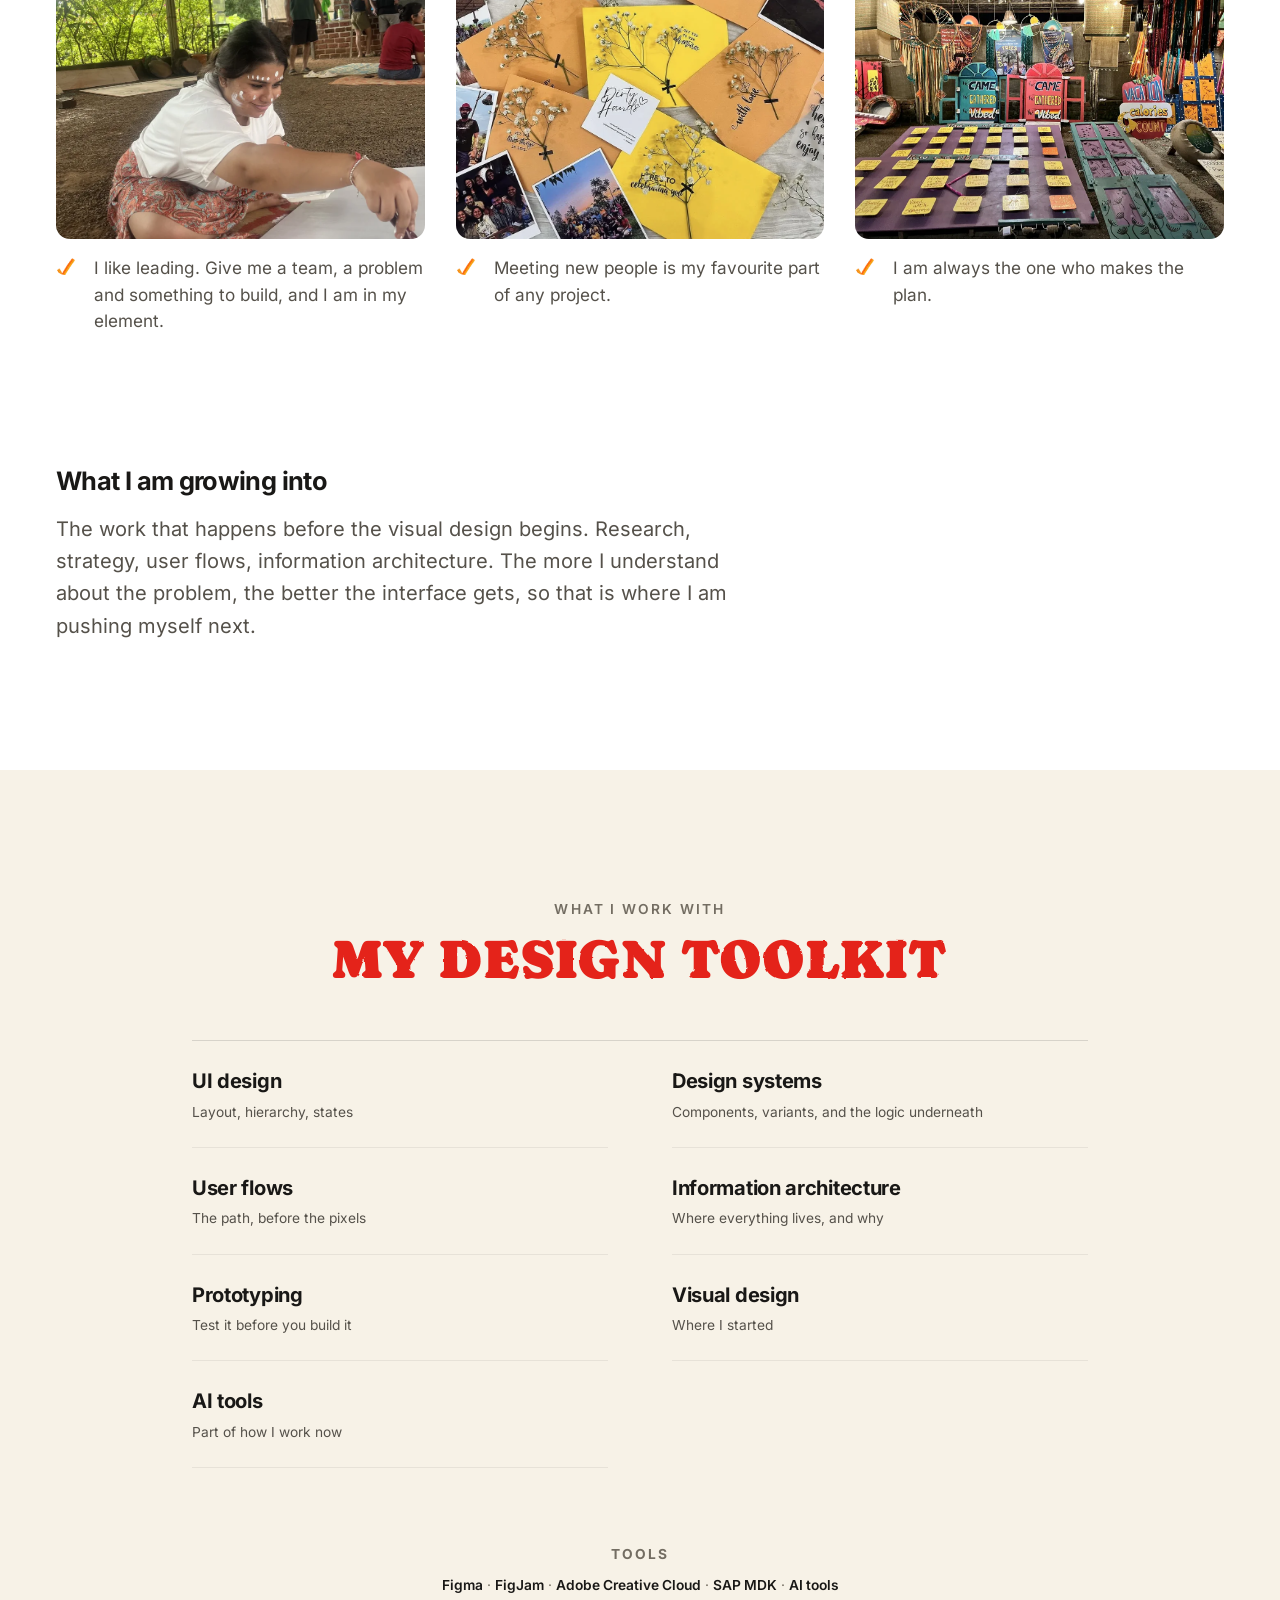
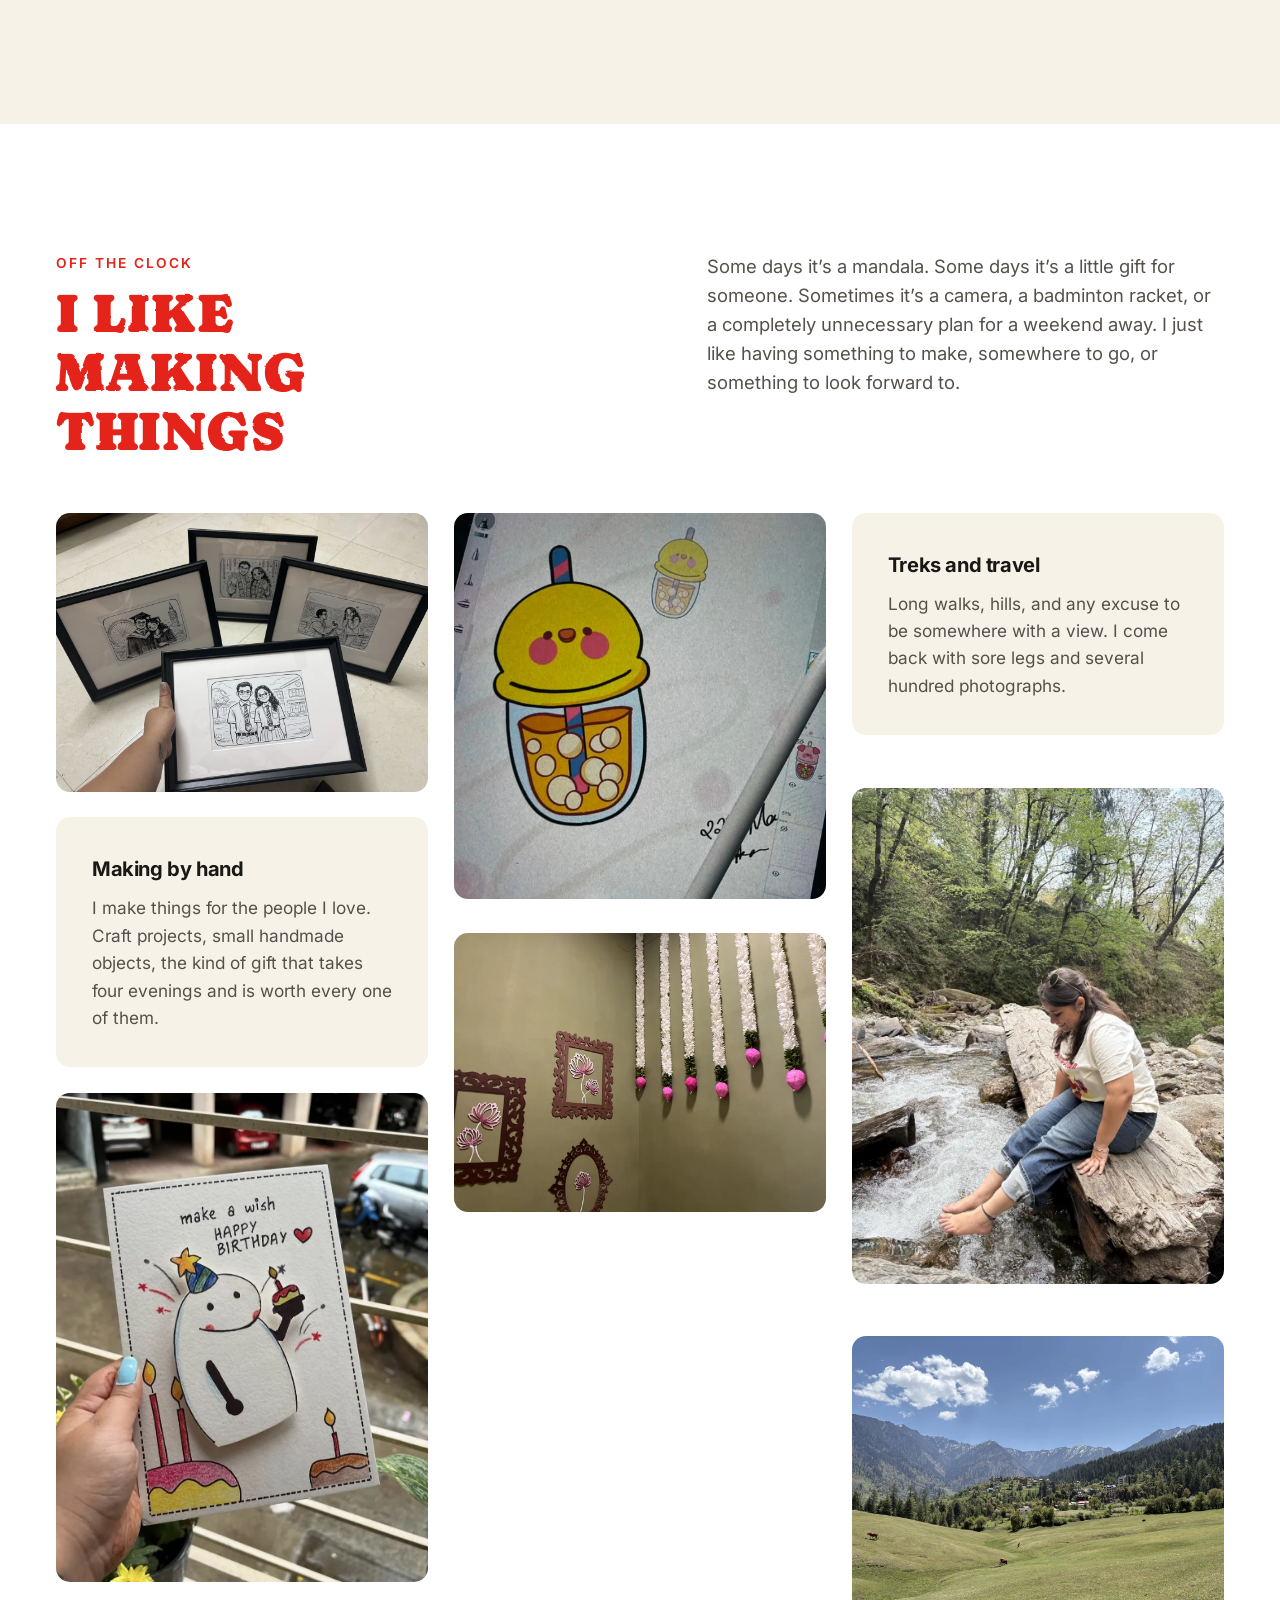
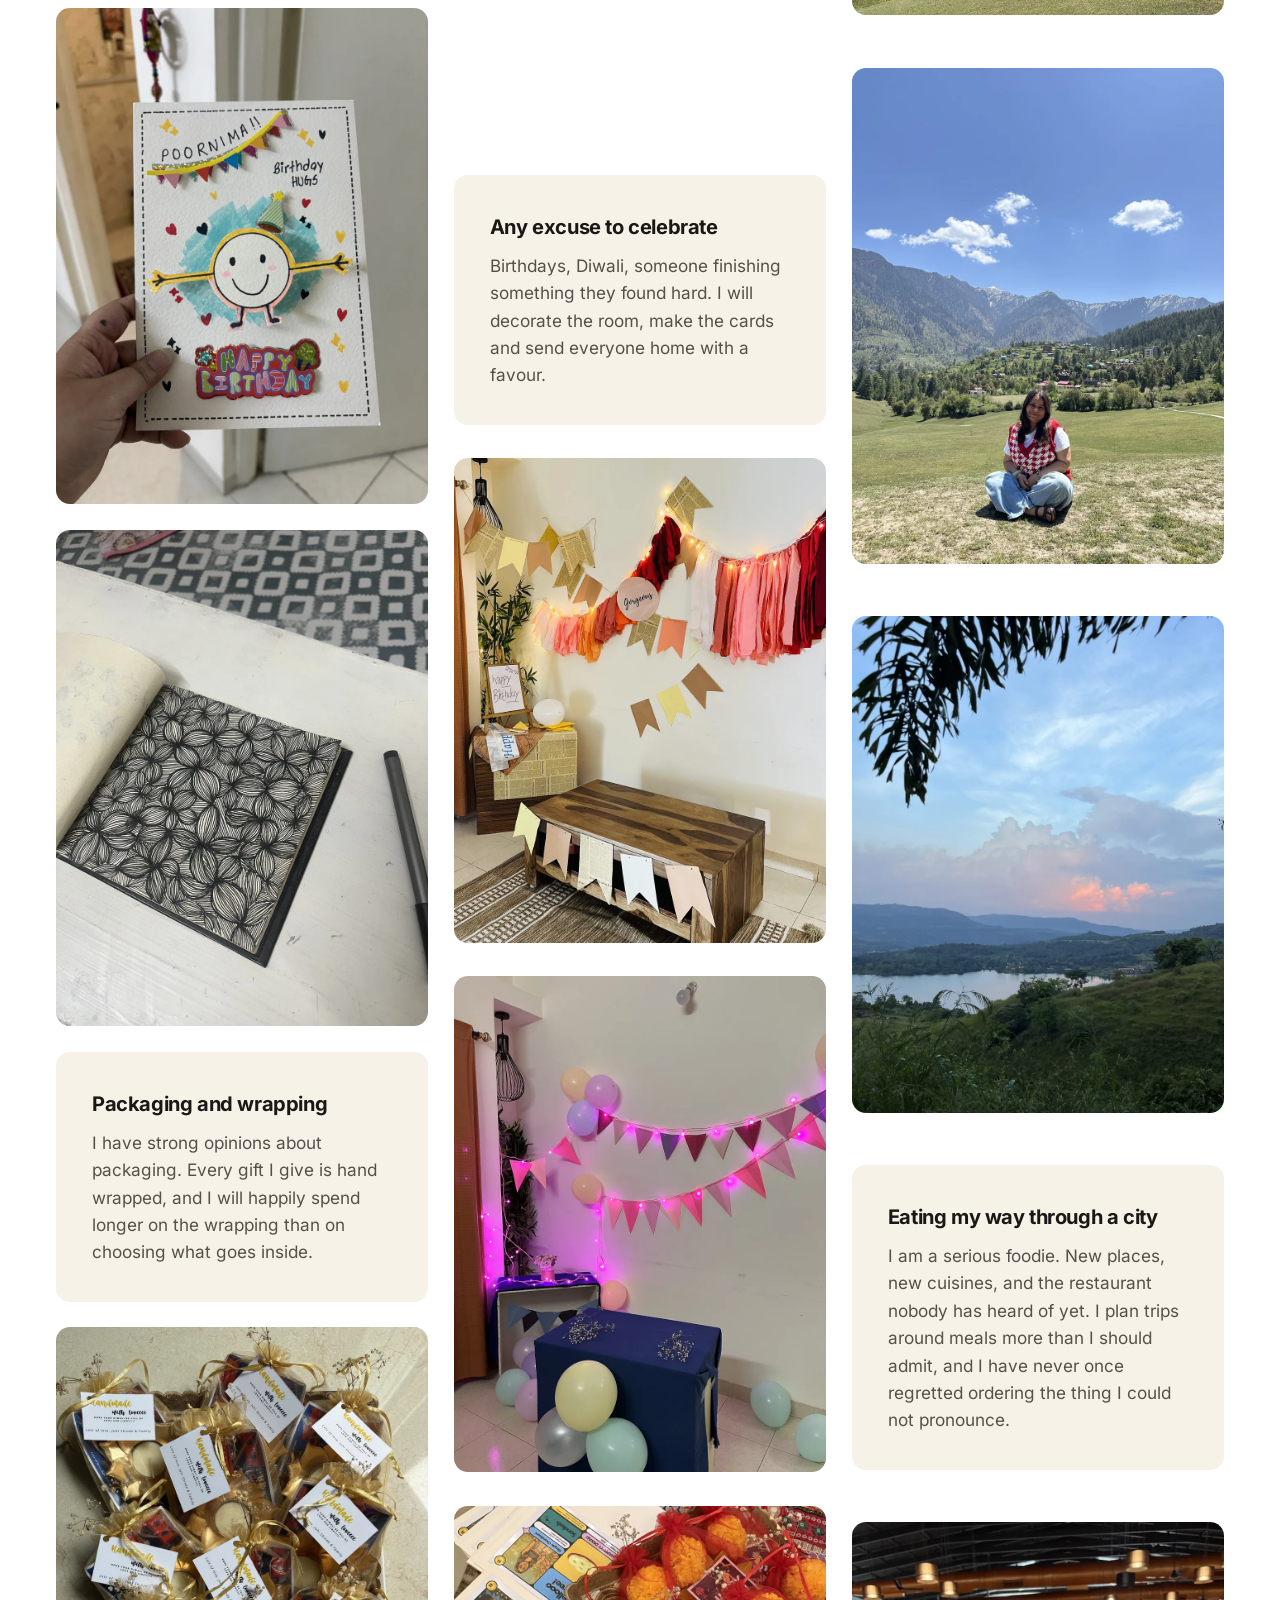
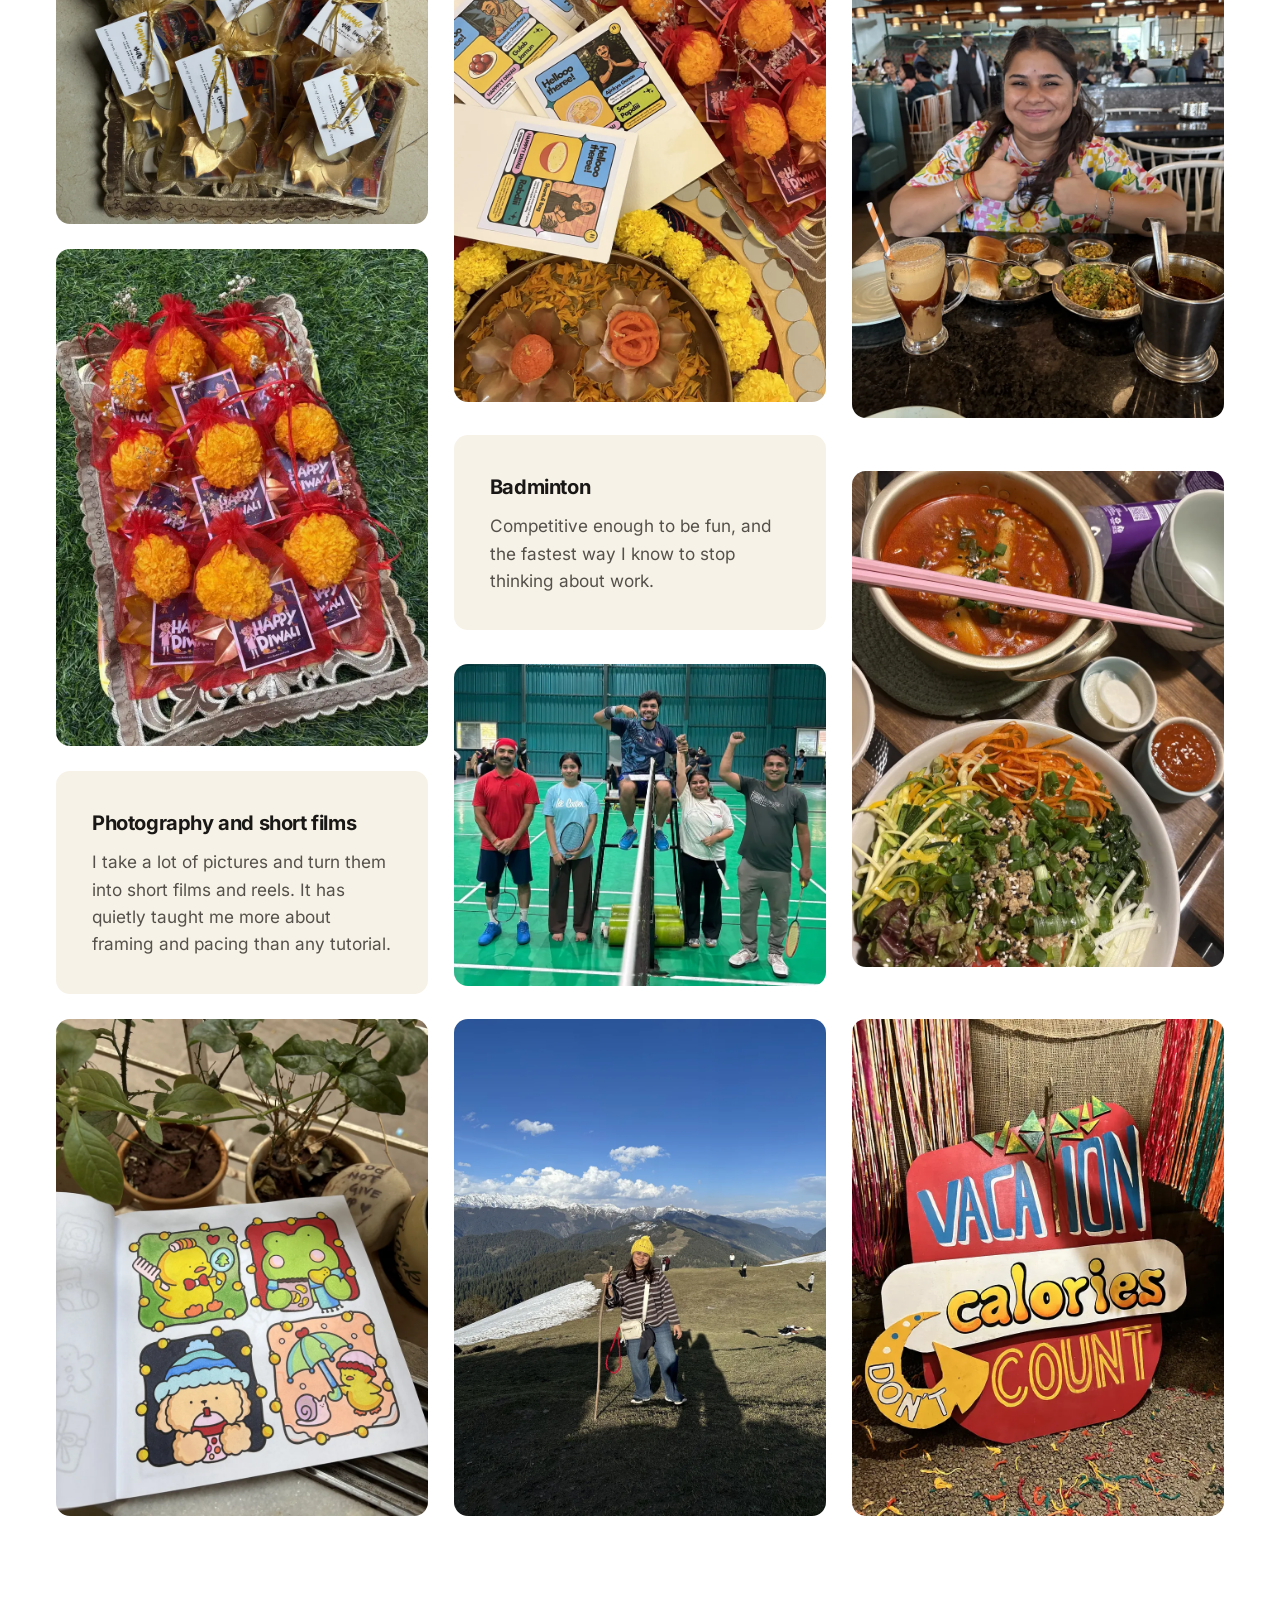
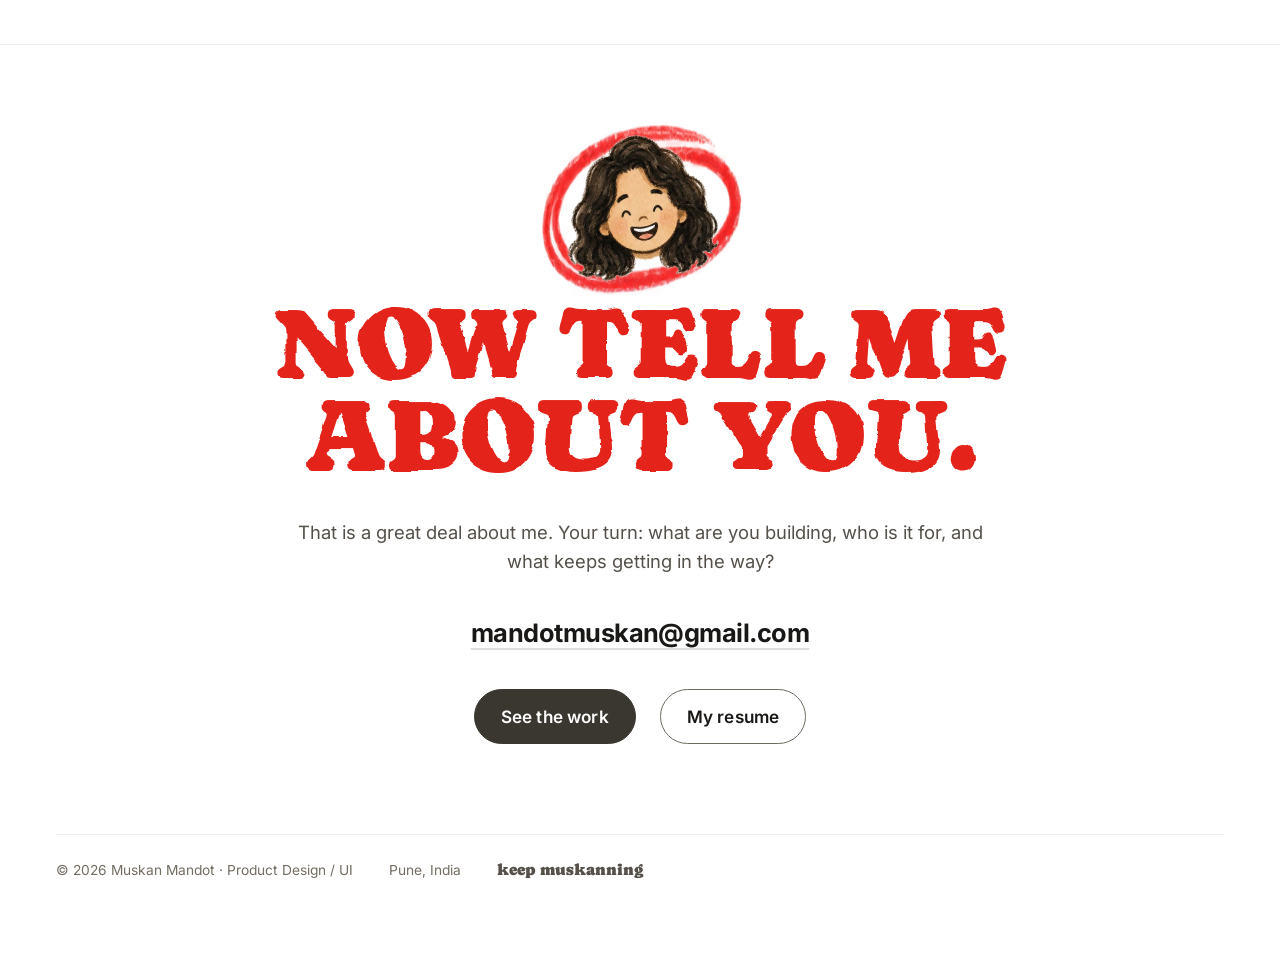
==== commit fa045a88: "Keep the collage notes off each other, and rewrite the section opener Two notes landing side by side" ====
--- a/about.html
+++ b/about.html
@@ -164,13 +164,13 @@
       <div class="shead reveal">
         <div class="shead__l">
           <p class="eyebrow eyebrow--red">Off the clock</p>
-          <h2 class="ct ct--md shead__title">Life outside work</h2>
+          <h2 class="ct ct--md shead__title">I like making things</h2>
         </div>
         <p class="lede">
-          I do not stop making things when I close the laptop. Craft,
-          photography, packaging, all of it comes from the same place as the
-          design work. I like building something carefully and handing it to
-          someone. The materials change. The instinct does not.
+          Some days it’s a mandala. Some days it’s a little gift for someone.
+          Sometimes it’s a camera, a badminton racket, or a completely
+          unnecessary plan for a weekend away. I just like having something to
+          make, somewhere to go, or something to look forward to.
         </p>
       </div>
 
--- a/assets/css/site.css
+++ b/assets/css/site.css
@@ -780,13 +780,13 @@
 .life__shot,
 .life__note { margin: 0; }
 
-/* Whatever a column is short by is shared out across its photographs,
-   a few pixels of extra crop each, rather than landed on one tile.
-   Each figure carries its own aspect ratio, so that share is growth on
-   top of its true proportions. Notes keep the height their text needs. */
-.life__col > .life__shot { flex: 1 1 auto; display: flex; min-height: 0; }
+/* Whatever a column is short by goes into the spaces between its tiles,
+   not into the tiles themselves. Nothing is cropped to make the grid
+   line up; the gaps in one column simply open a little wider than in
+   the next, which is the cheaper thing to give away. */
+.life__col { justify-content: space-between; }
+.life__col > .life__shot { flex: 0 0 auto; display: flex; min-height: 0; }
 .life__col > .life__note { flex: 0 0 auto; }
-.life__col > .life__note:last-child { flex: 1 1 auto; }
 
 .life__shot img {
   width: 100%;
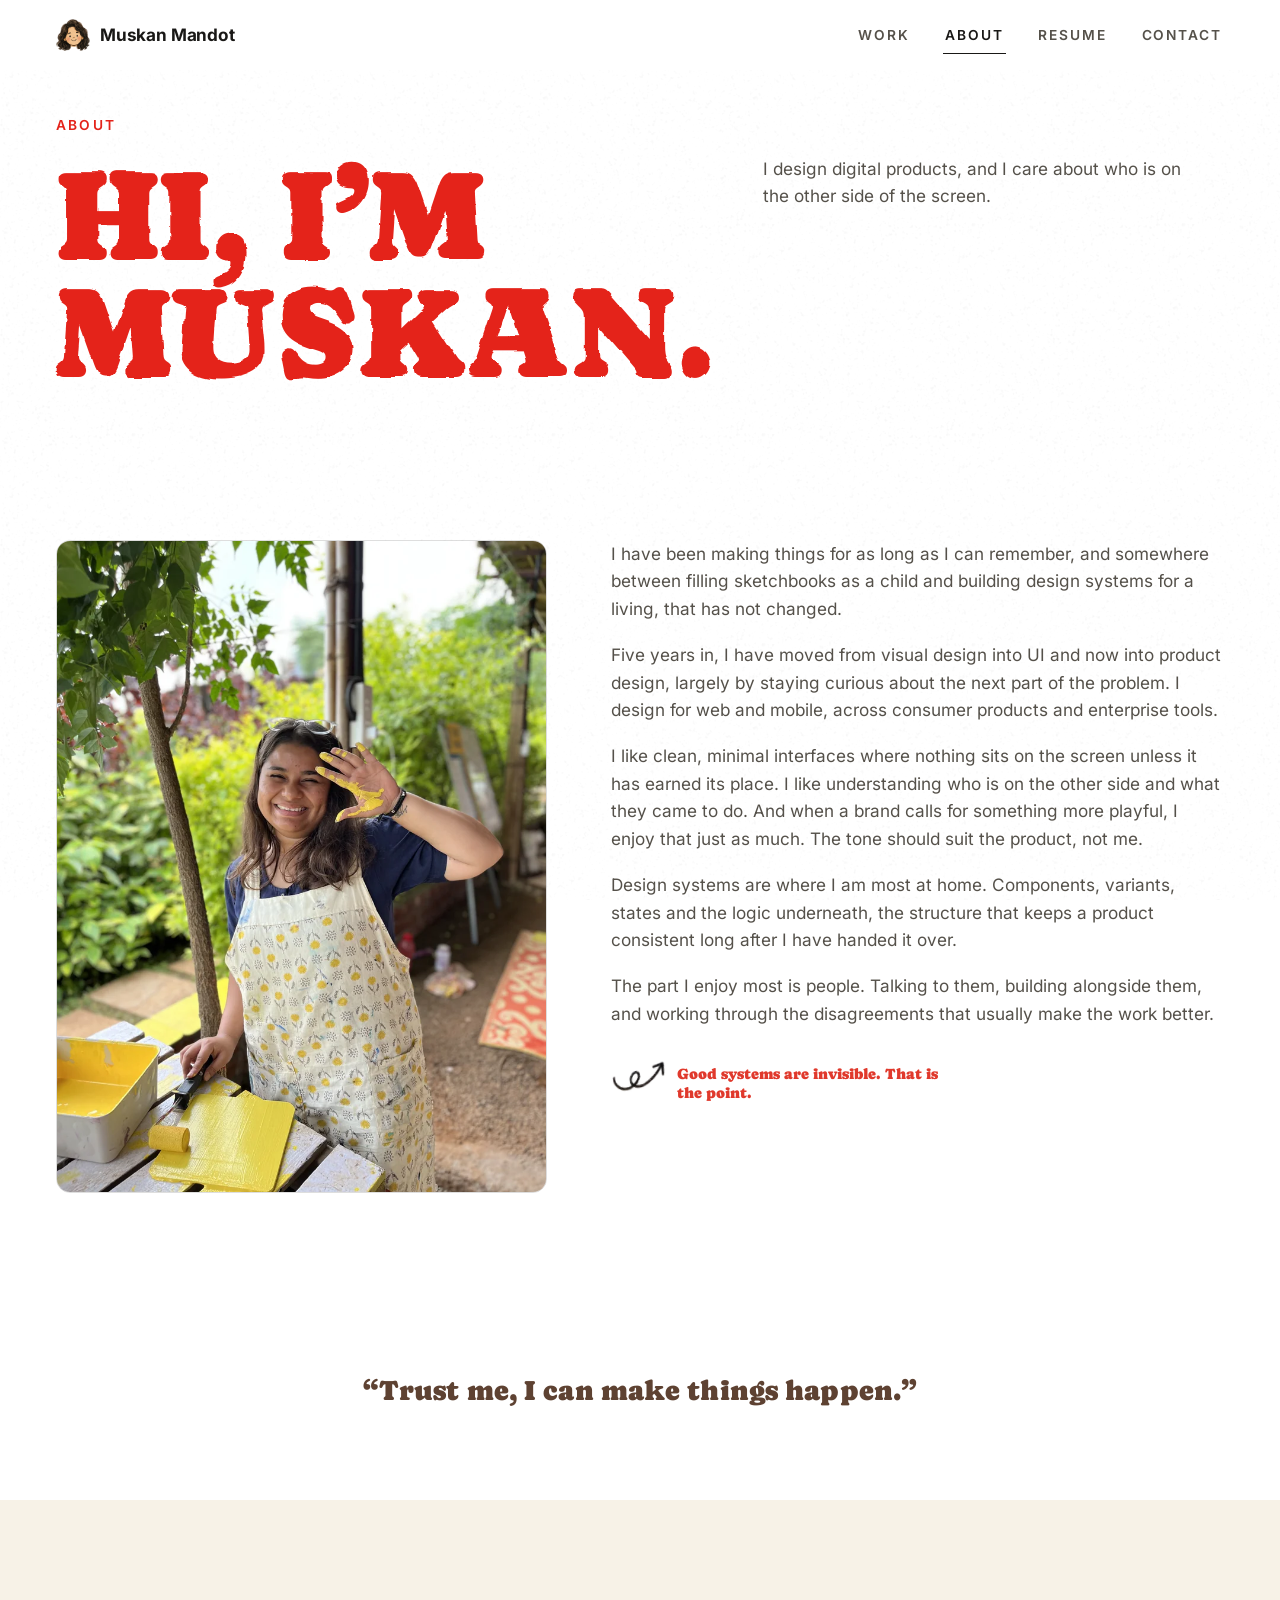
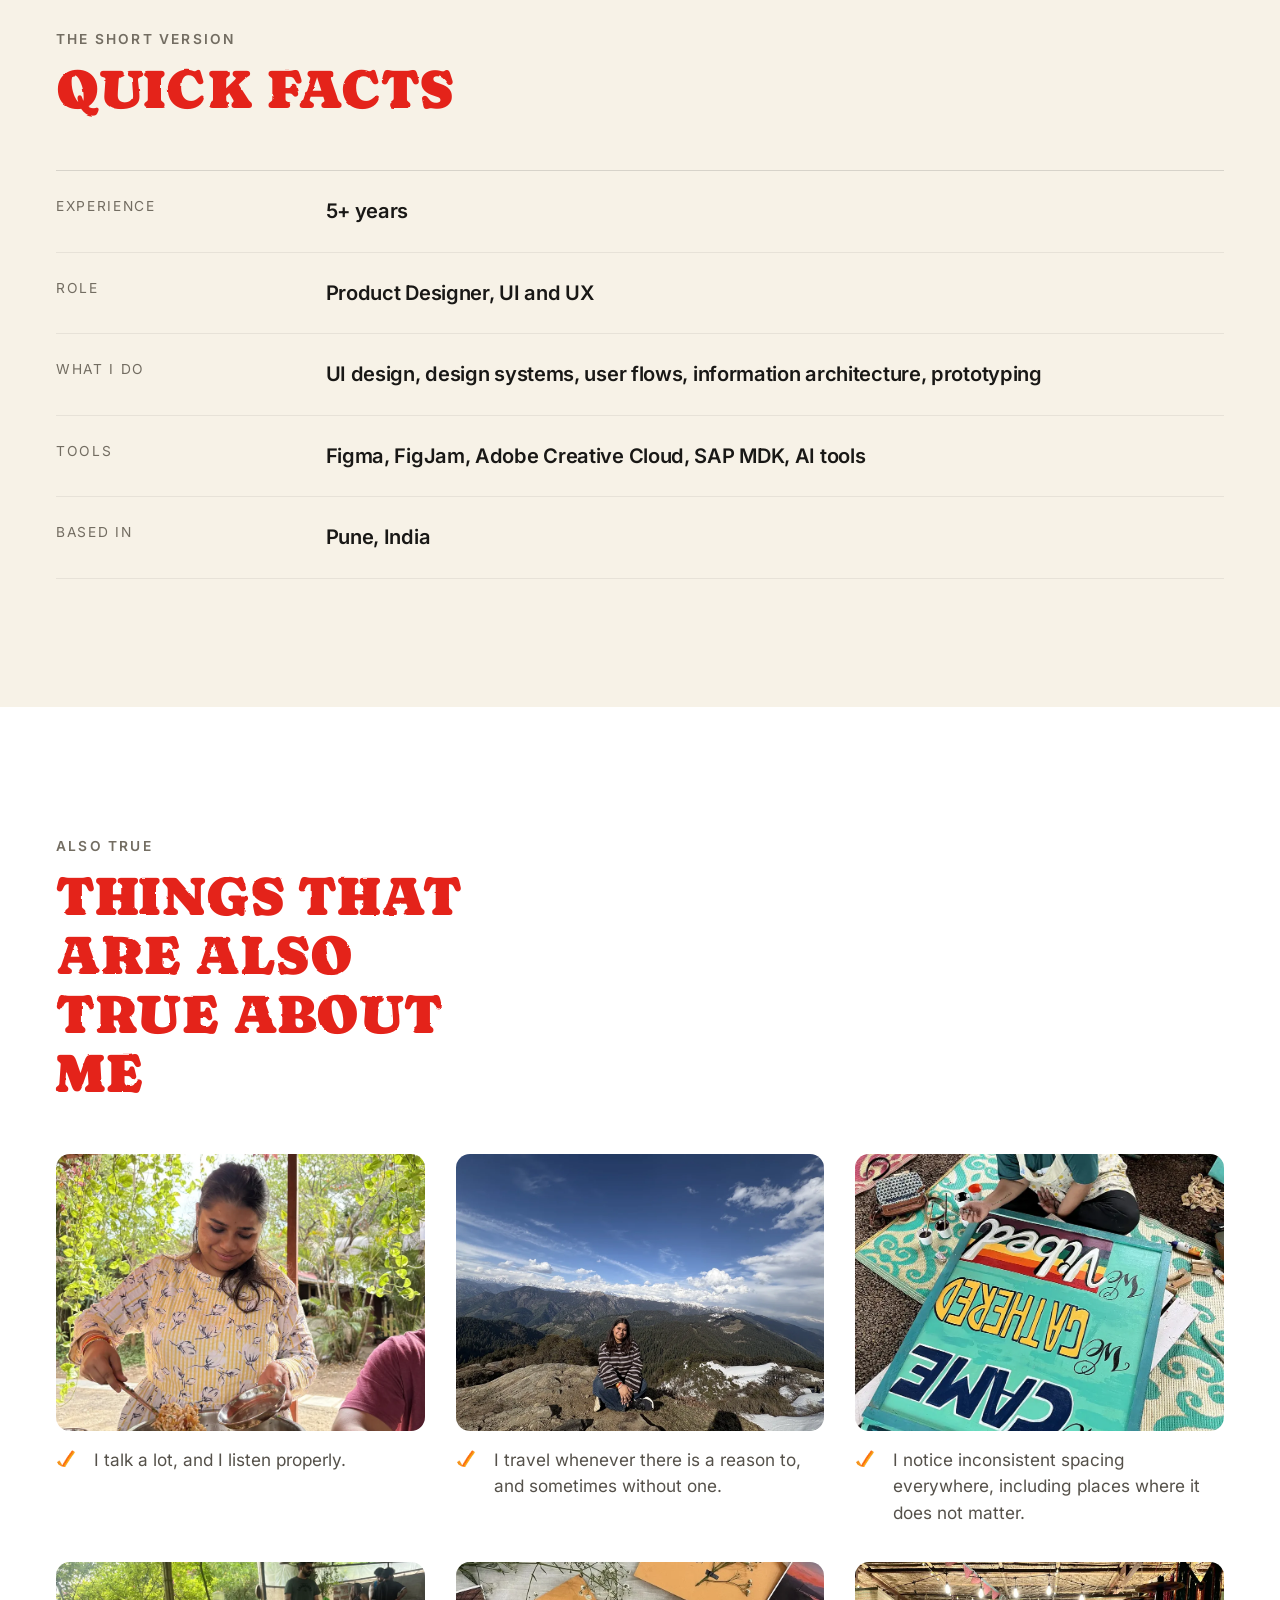
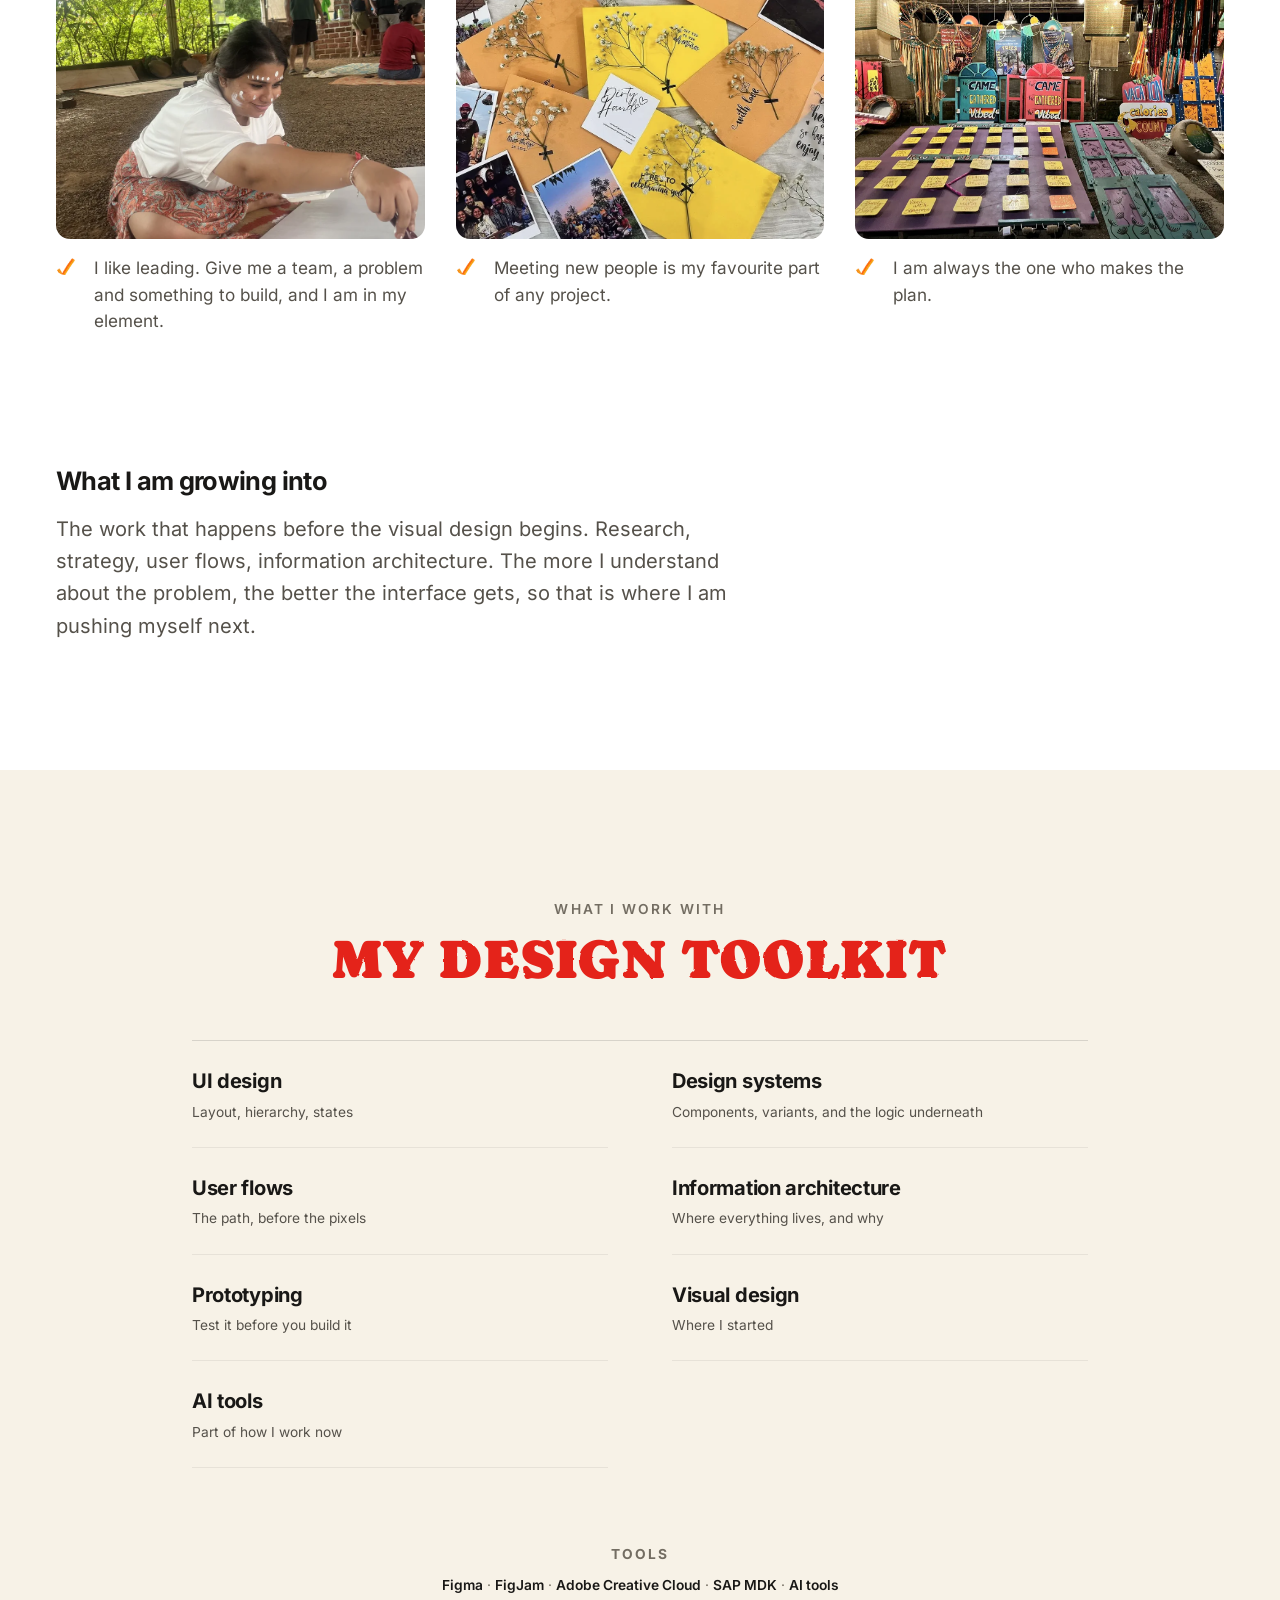
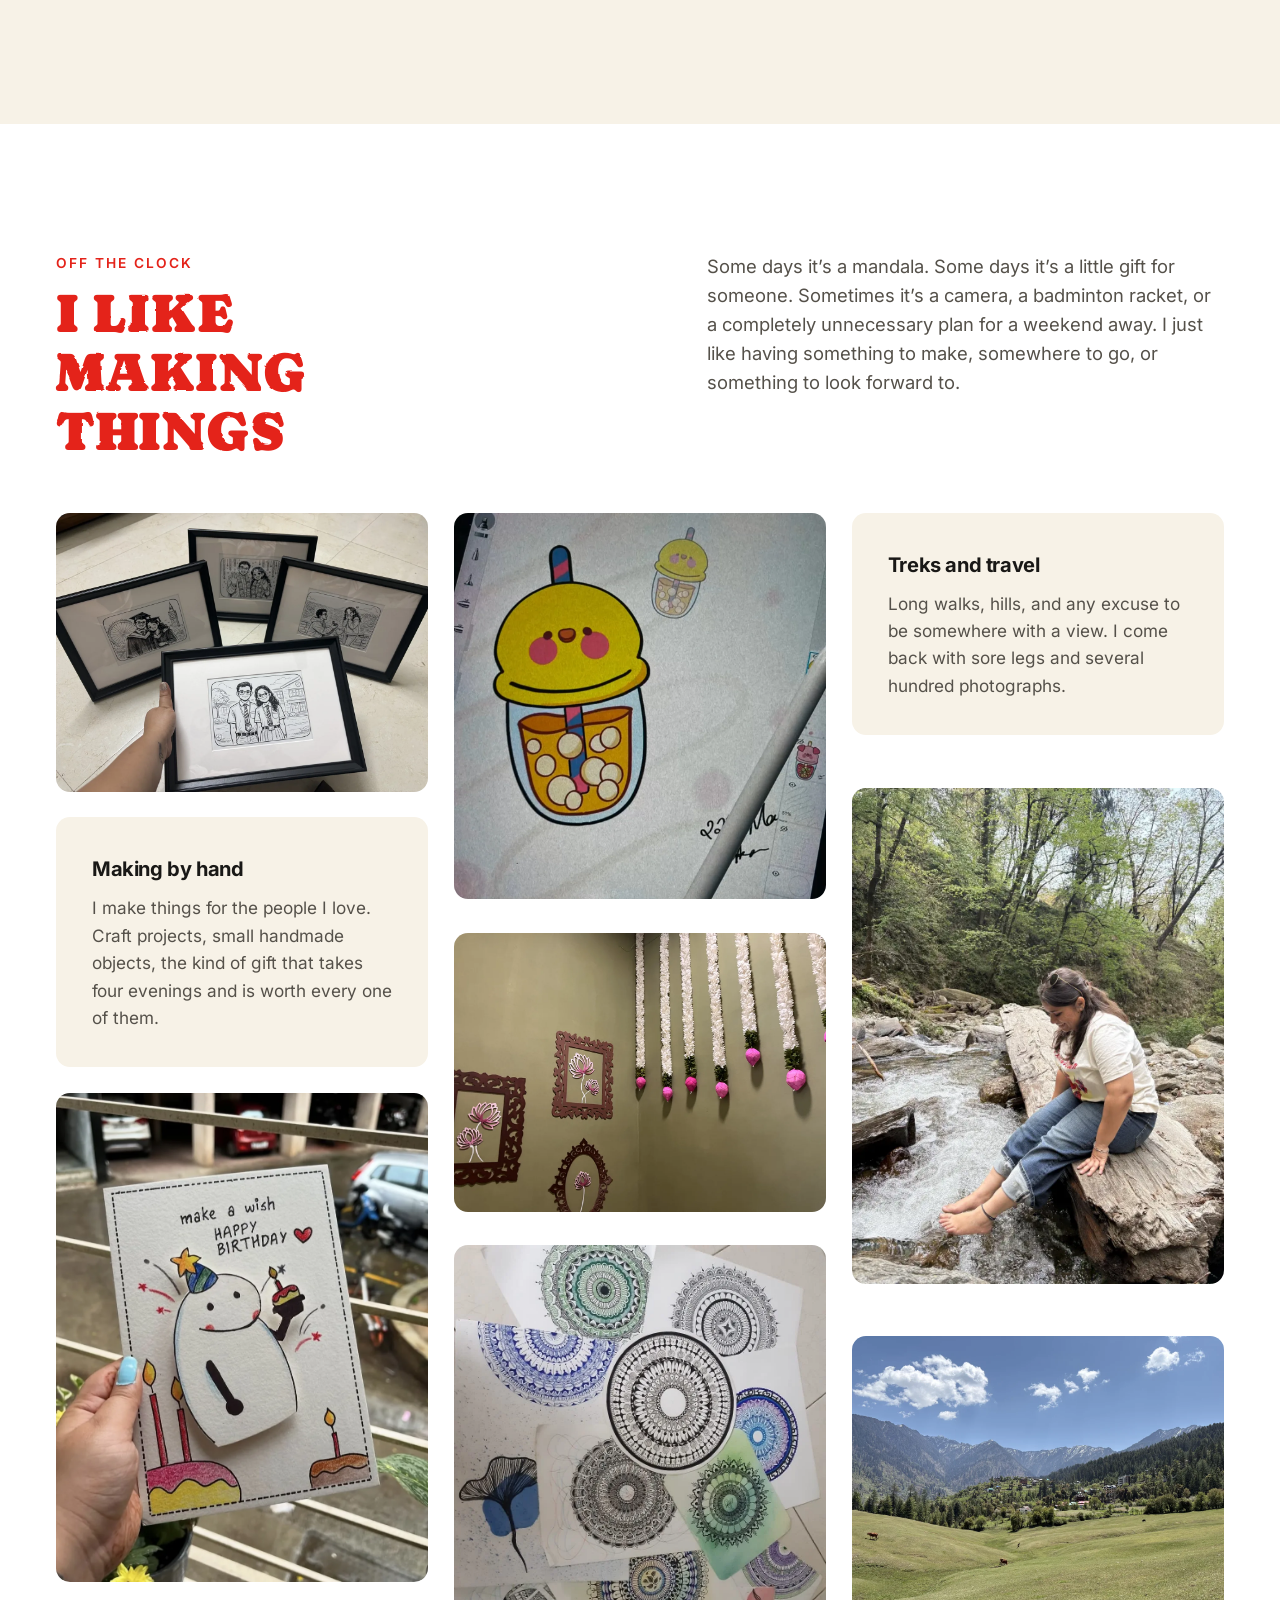
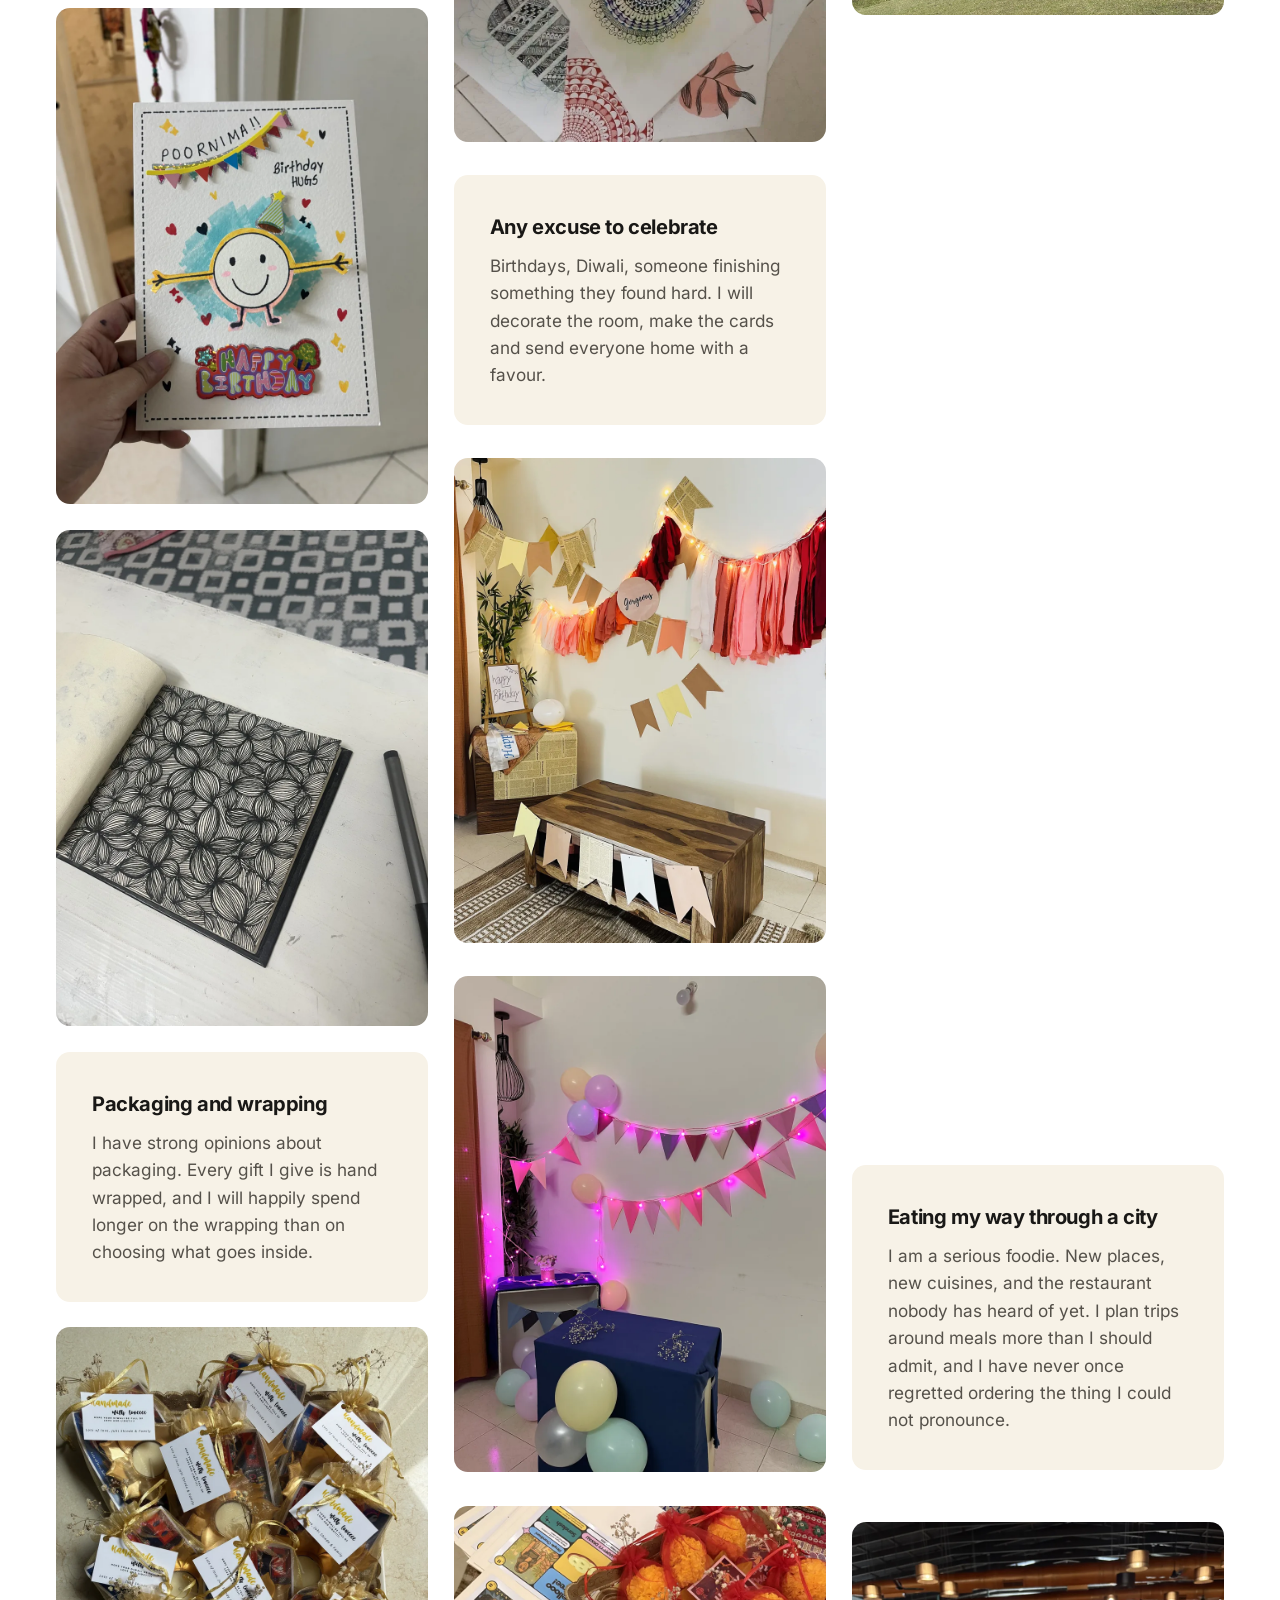
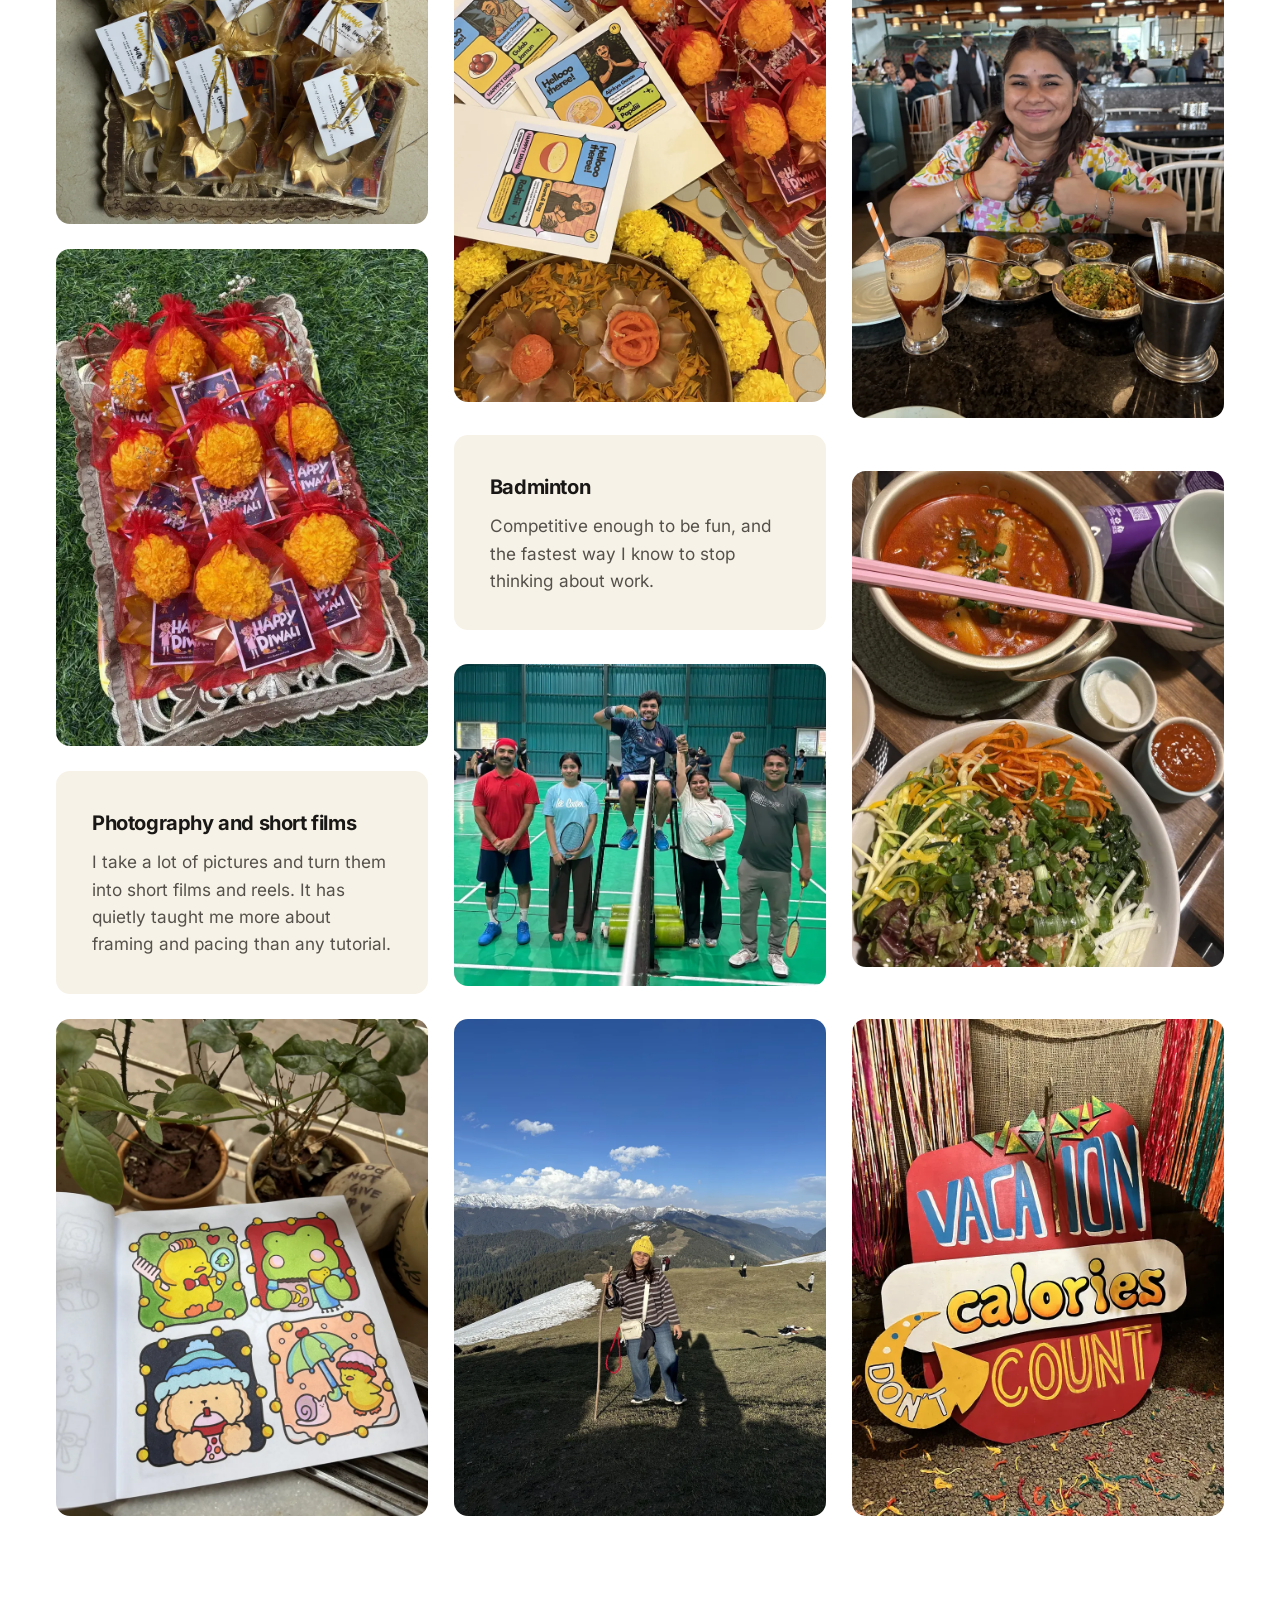
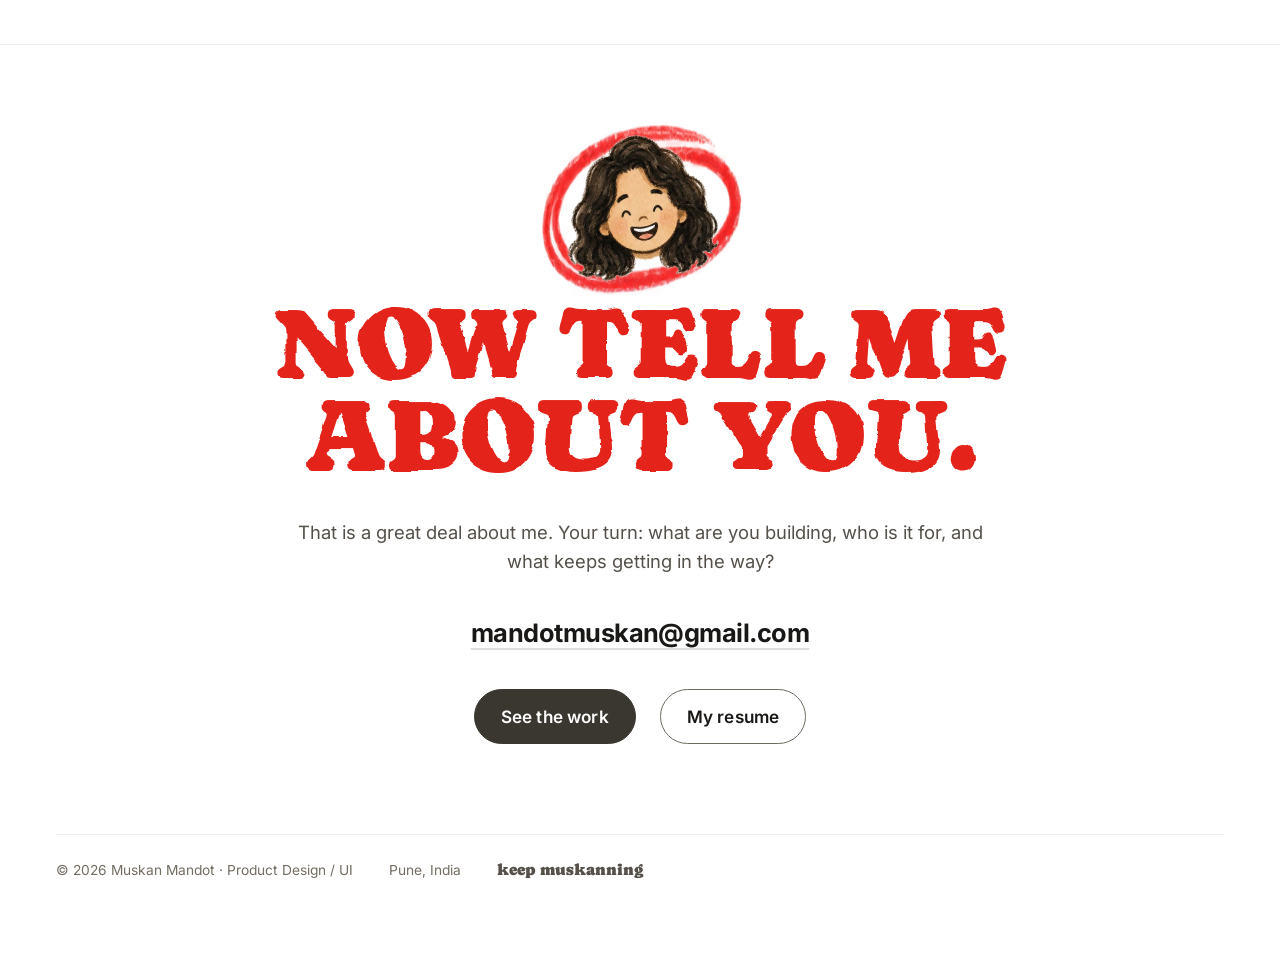
==== commit 30251c93: "One shape for every page title, and hold the roster until it is seen The title block was three diffe" ====
--- a/about.html
+++ b/about.html
@@ -24,8 +24,9 @@
   <!-- ============ the title moment ============ -->
   <section class="ptitle">
     <div class="wrap ptitle__stage">
+      <p class="eyebrow eyebrow--red ptitle__brow reveal">About</p>
+
       <div class="poster ptitle__lead">
-        <p class="eyebrow eyebrow--red reveal">About</p>
         <h1 class="ct poster__word ptitle__word reveal" style="--d:1">
           <span class="ln">Hi, I’m</span>
           <span class="ln">Muskan.</span>
--- a/assets/css/site.css
+++ b/assets/css/site.css
@@ -329,10 +329,18 @@
   display: flex;
   width: max-content;
   animation: marquee 46s linear infinite;
-}
+  /* Held at the start until the wall is actually on screen, so the roster
+     begins at its first name for whoever is reading rather than wherever
+     it happened to have drifted to. */
+  animation-play-state: paused;
+}
+.marquee.is-in .marquee__track { animation-play-state: running; }
 .marquee:hover .marquee__track,
 .marquee:focus-within .marquee__track { animation-play-state: paused; }
 
+.marquee {
+  --lead: clamp(0px, 5.5vw, 80px);
+}
 .marquee__lane {
   display: flex;
   align-items: center;
@@ -342,10 +350,13 @@
 }
 
 /* Two identical lanes, so sliding the track exactly half its width lands
-   the copy where the original started and the loop never shows a seam. */
+   the copy where the original started and the loop never shows a seam.
+   --lead holds the whole track a little to the right at the start, which
+   puts the first mark clear of the edge the mask fades out. The travel
+   is still exactly half, so the seam stays hidden. */
 @keyframes marquee {
-  from { transform: translateX(0); }
-  to   { transform: translateX(-50%); }
+  from { transform: translateX(var(--lead, 0px)); }
+  to   { transform: translateX(calc(var(--lead, 0px) - 50%)); }
 }
 
 .client {
@@ -452,12 +463,18 @@
   padding-block: clamp(26px, 3.4vw, 54px) clamp(34px, 4.6vw, 68px);
   overflow: hidden;
 }
+/* One shape for every page title: the label across the top, the word on
+   the left, the sentence about the page on the right. The sentence and
+   the word start on the same line, whether the word runs to one line or
+   three, so the block reads the same from page to page. */
 .ptitle__stage {
   display: grid;
   grid-template-columns: minmax(0, 1.45fr) minmax(0, 1fr);
-  gap: clamp(16px, 3vw, 48px);
-  align-items: center;
-}
+  column-gap: clamp(16px, 3vw, 48px);
+  row-gap: 0;
+  align-items: start;
+}
+.ptitle__brow { grid-column: 1 / -1; }
 
 /* the word is fitted to the left column, not to the page */
 .ptitle__lead { min-width: 0; }
@@ -470,17 +487,18 @@
   margin-top: .16em;
 }
 
-.ptitle__side { position: relative; min-width: 0; }
+/* --brow is the height of the label plus the word's own top margin, set
+   in JS from the real measurements: the sentence clears the same
+   distance so its first line lands level with the top of the word. */
+.ptitle__side { min-width: 0; padding-top: var(--brow, 0px); }
 .ptitle__side .lede {
   font-size: var(--t-0);
   max-width: 40ch;
 }
 
-/* A title with nothing beside it takes the whole measure. */
-.ptitle__stage--solo { grid-template-columns: minmax(0, 1fr); }
-
 @media (max-width: 860px) {
-  .ptitle__stage { grid-template-columns: 1fr; gap: var(--s-4); }
+  .ptitle__stage { grid-template-columns: 1fr; row-gap: var(--s-4); }
+  .ptitle__side { padding-top: 0; }
 }
 
 .filters {
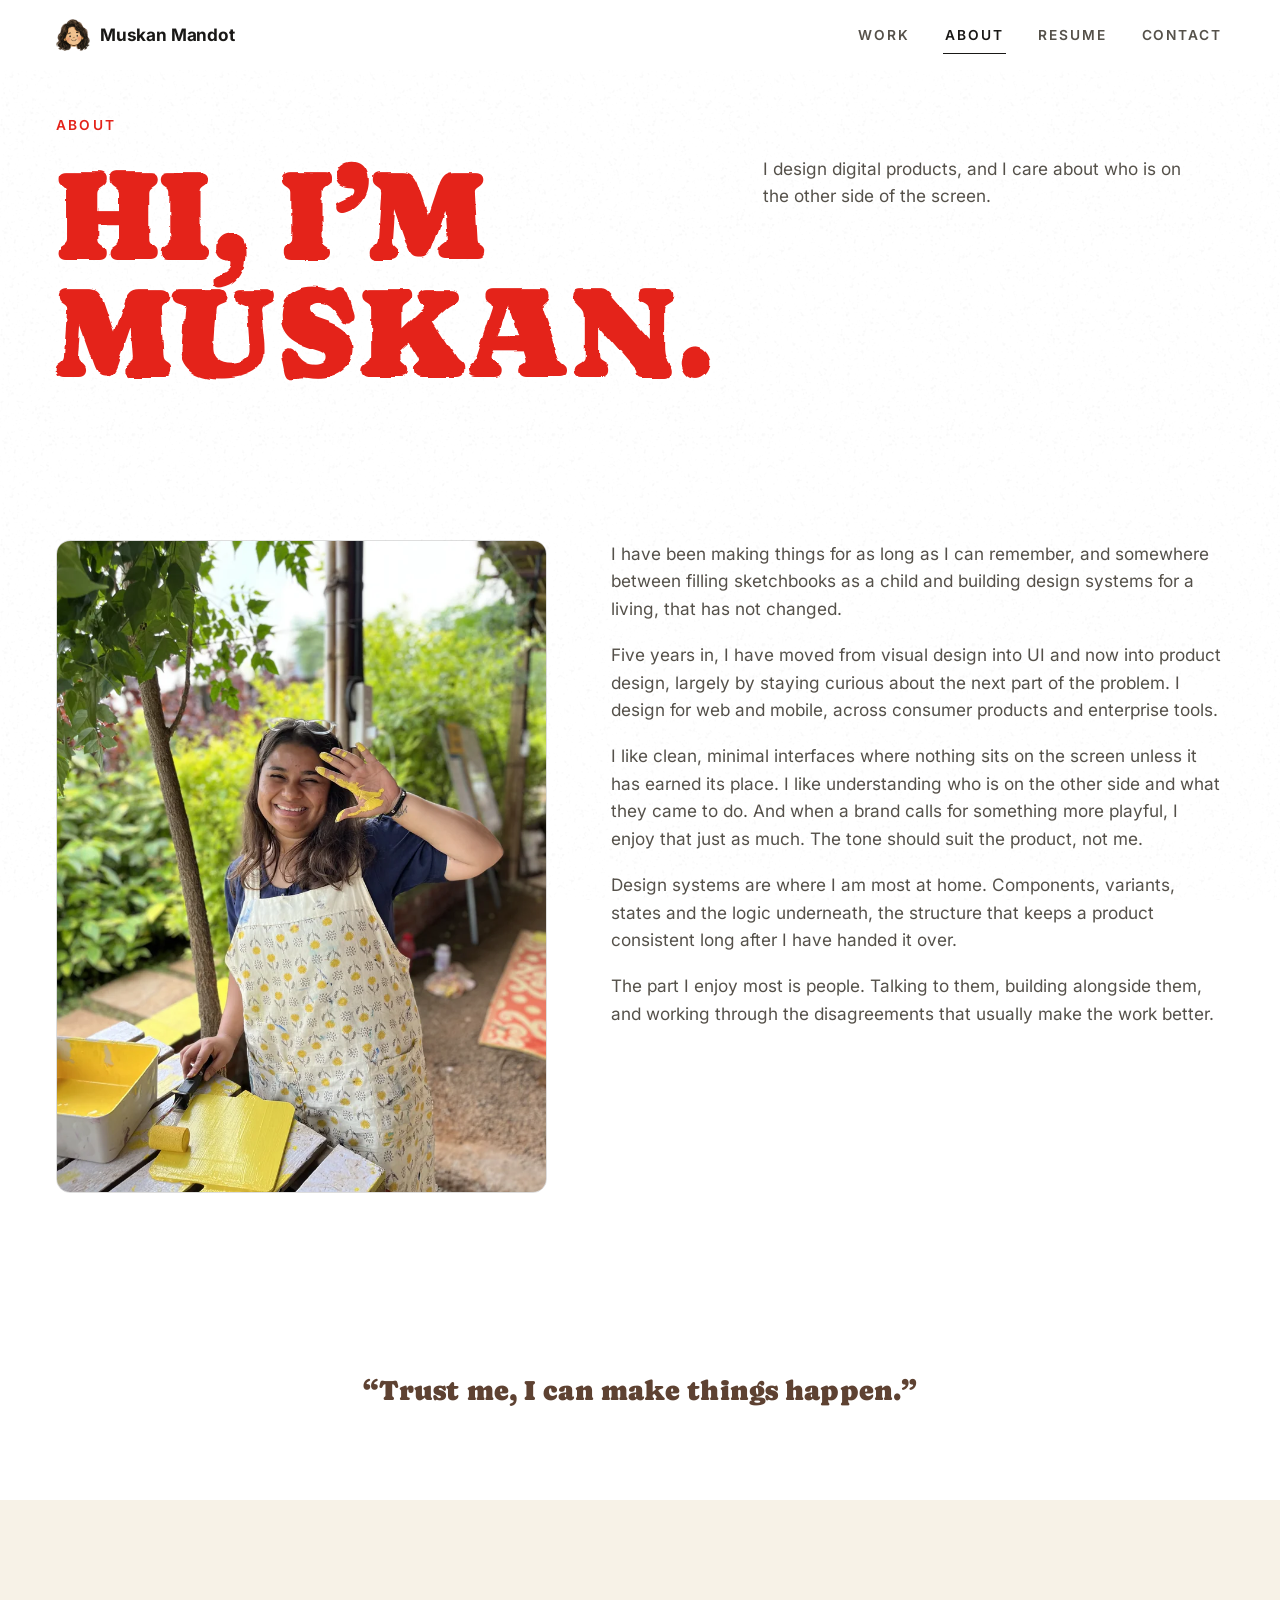
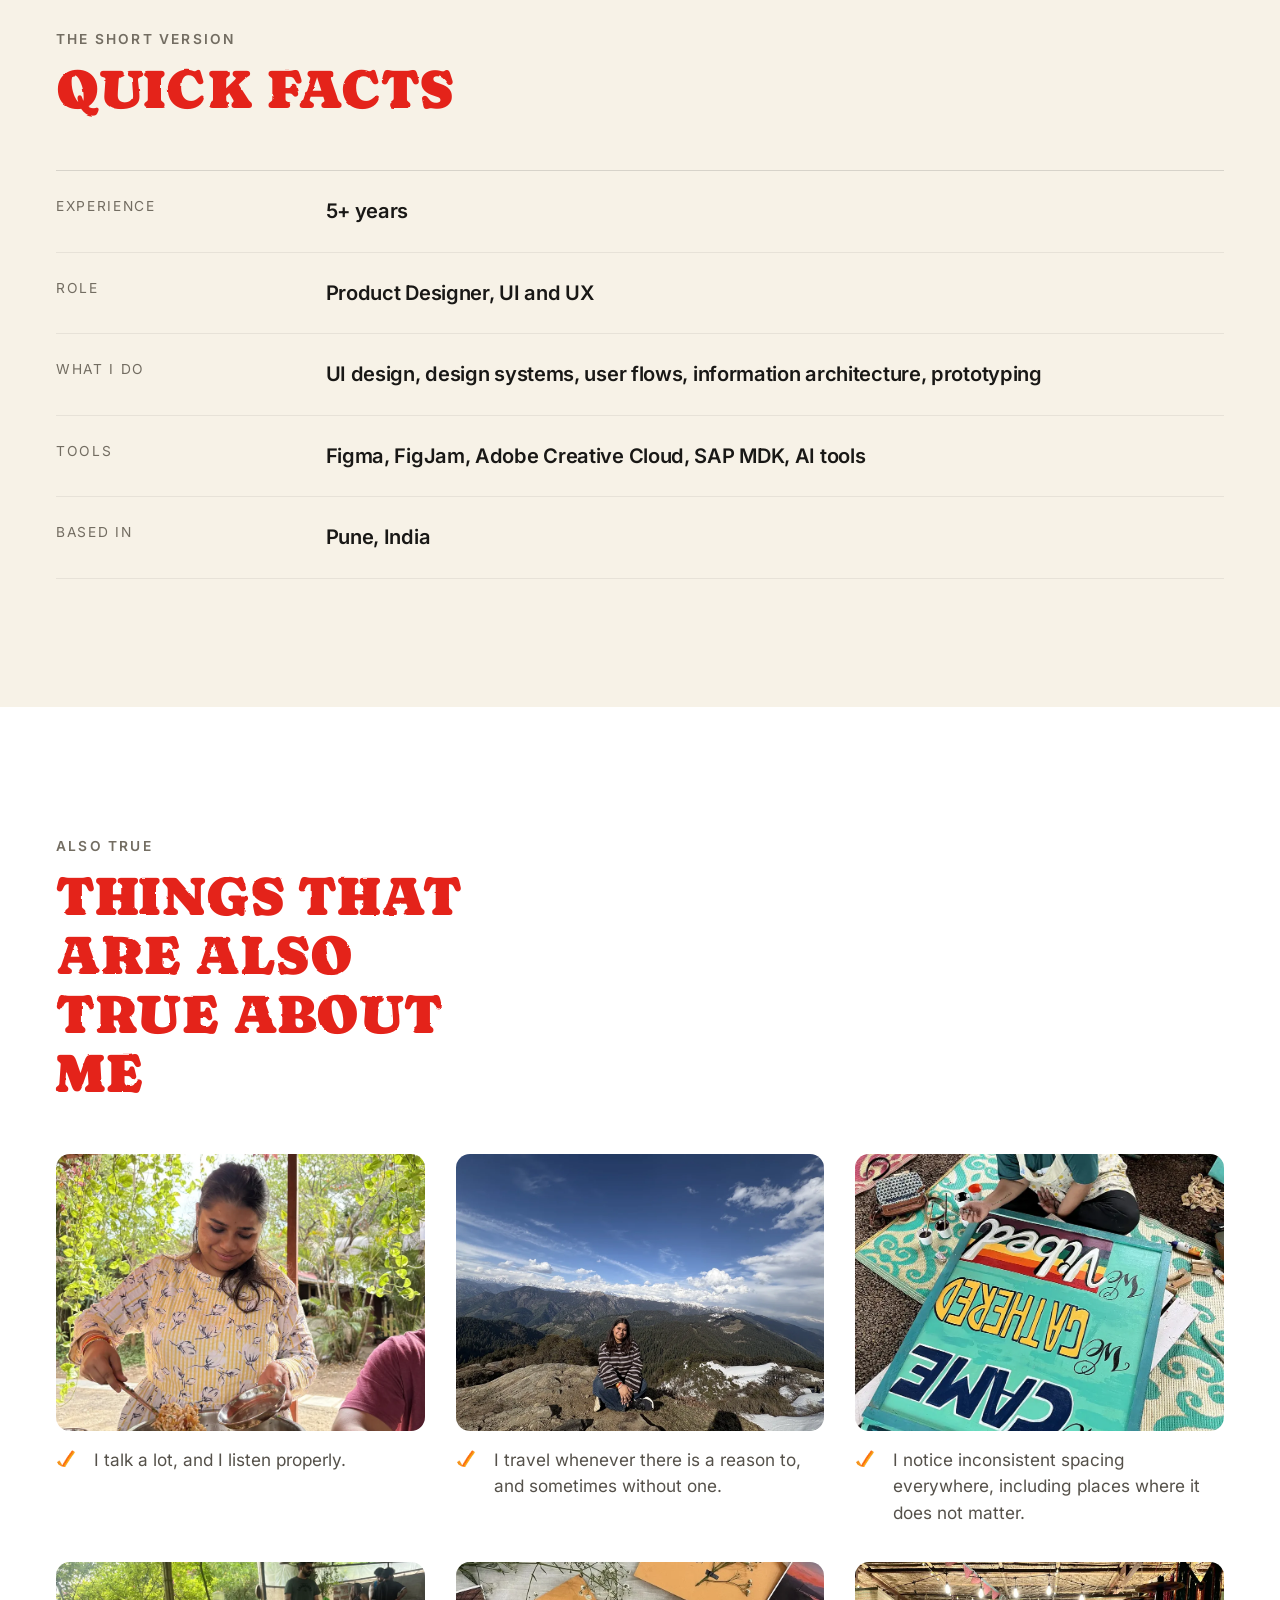
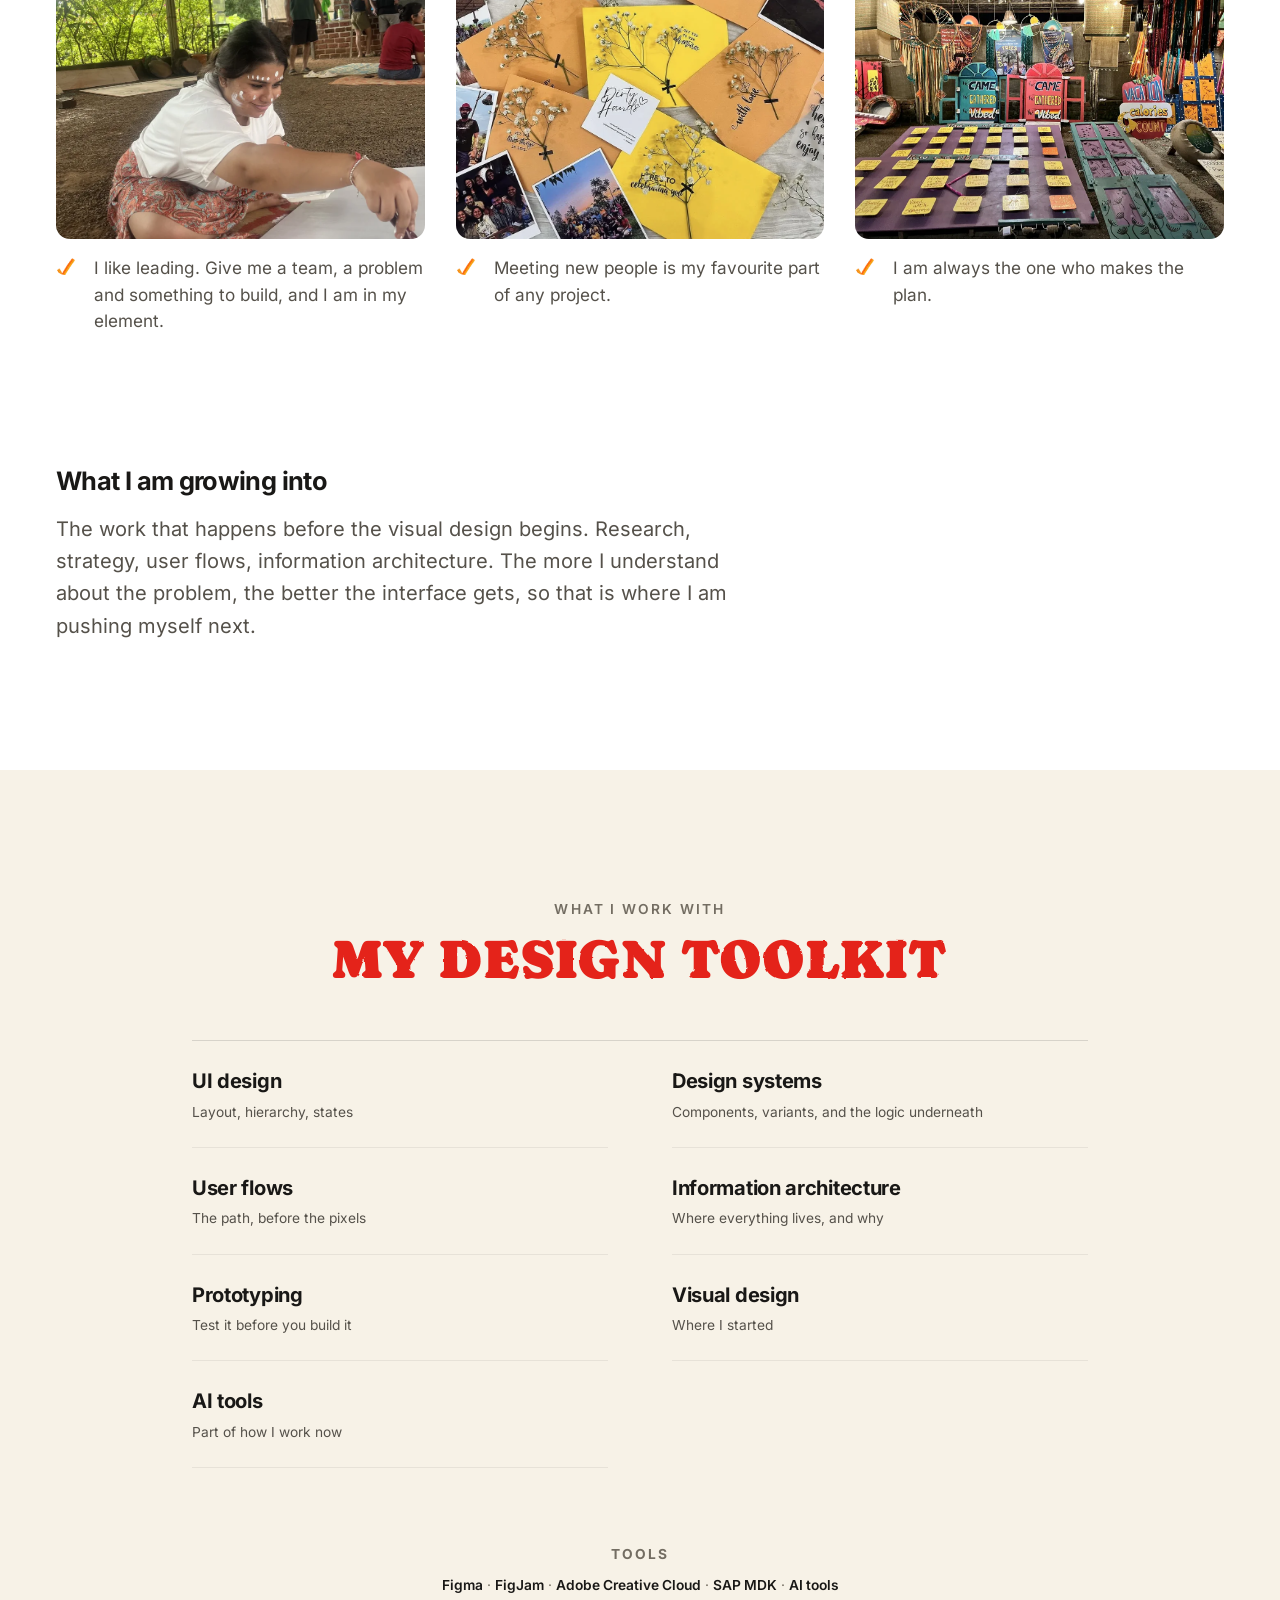
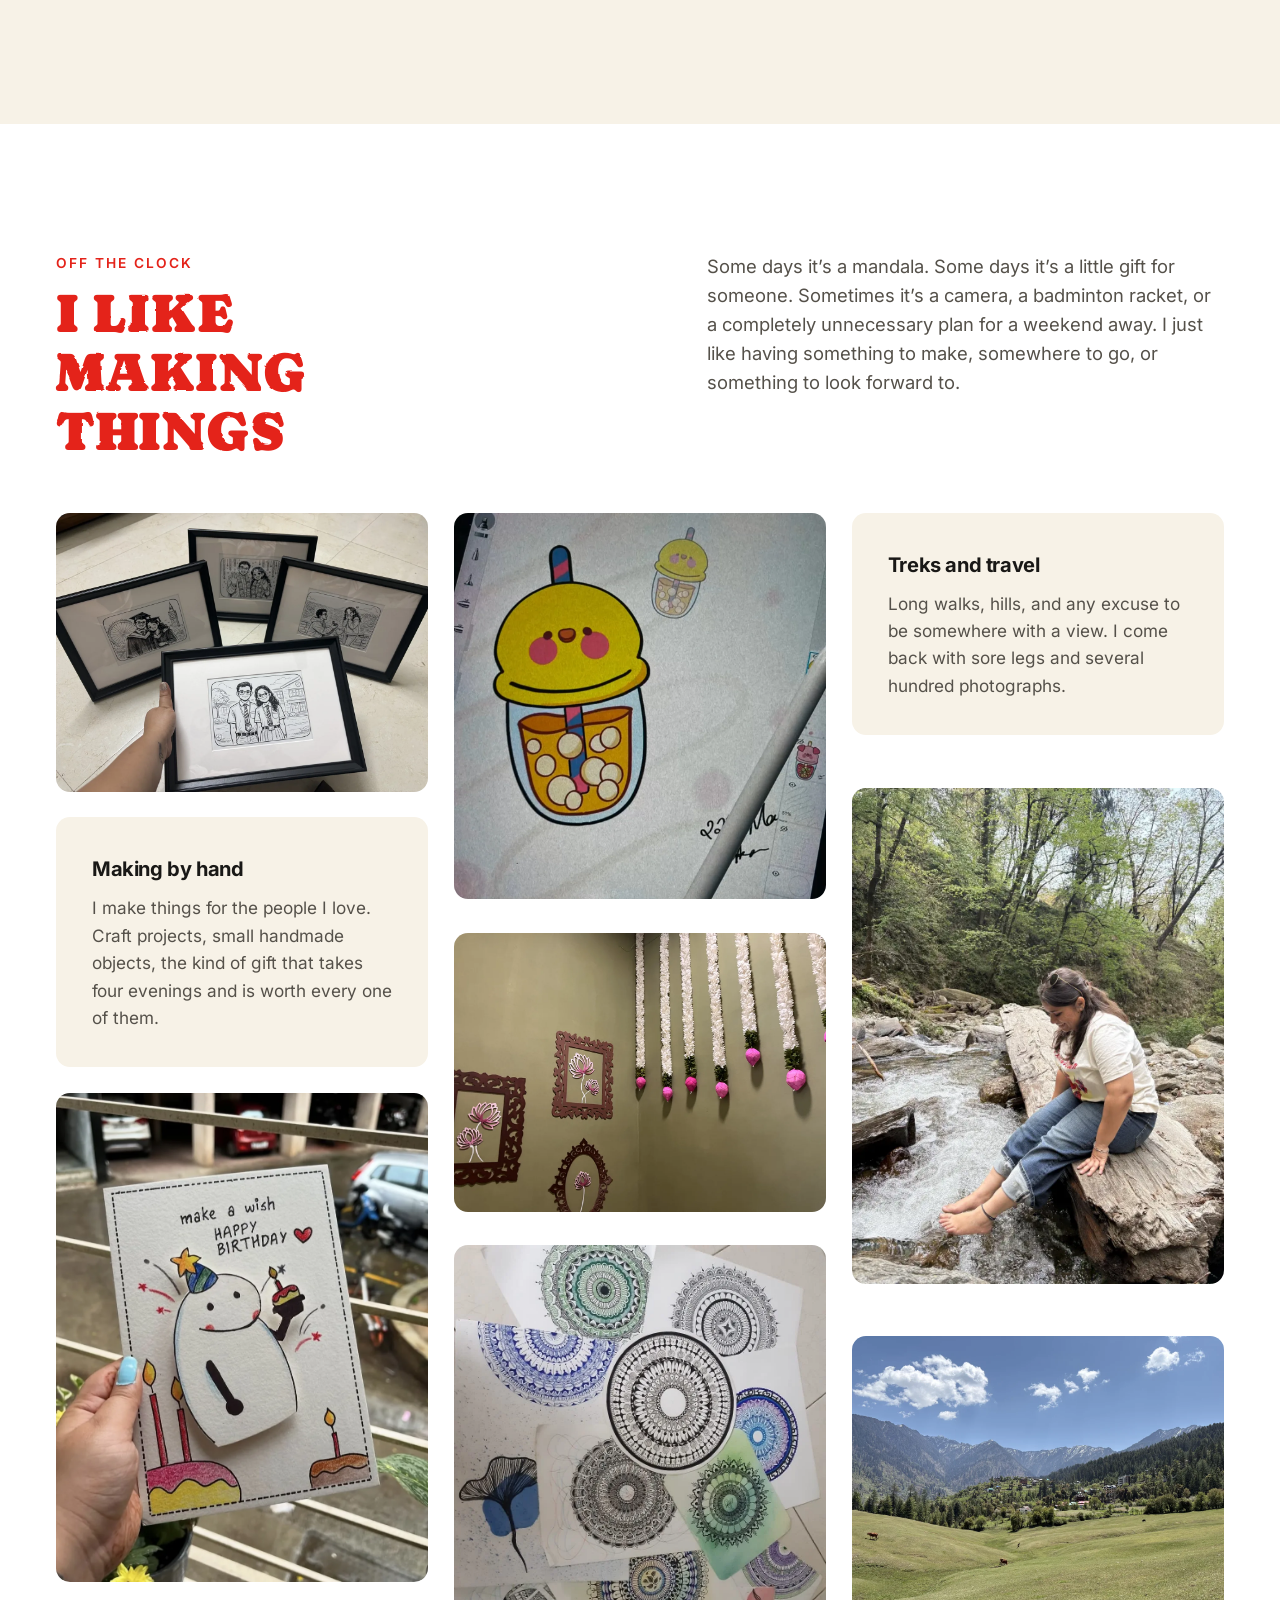
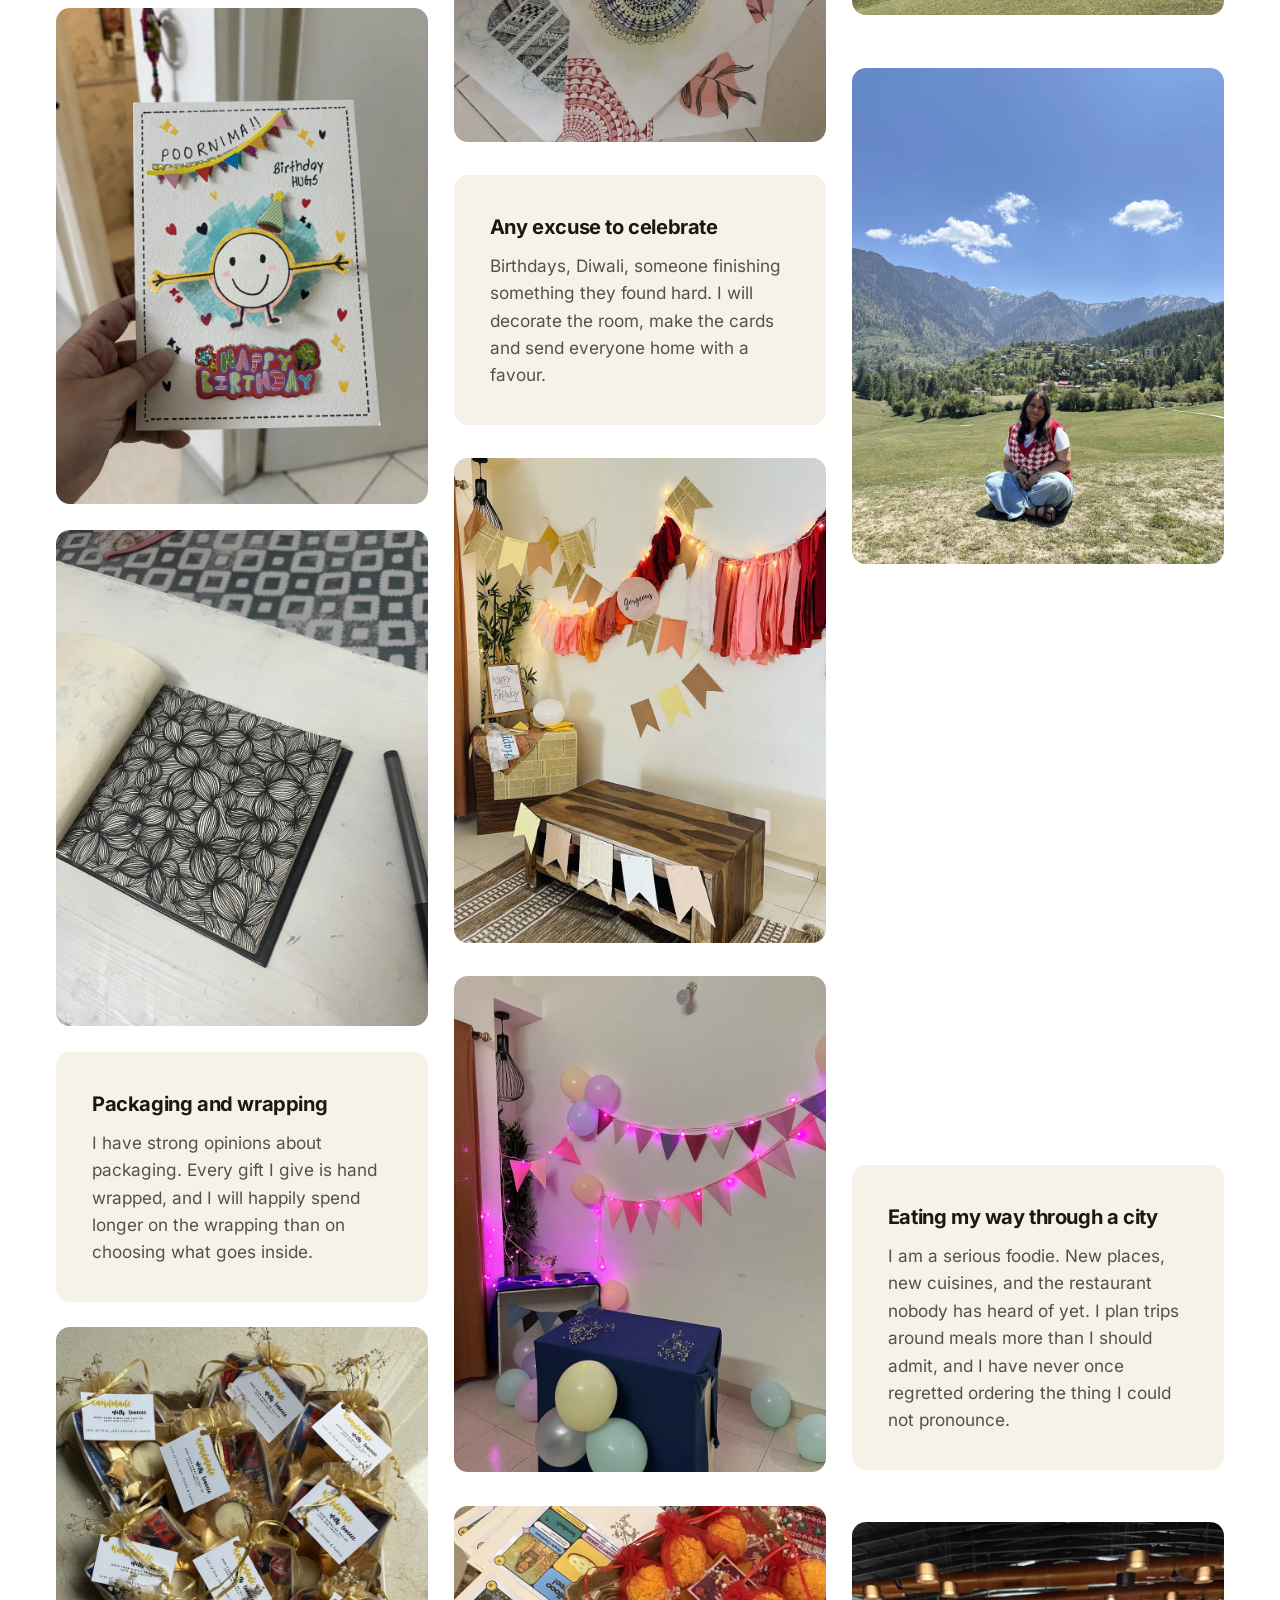
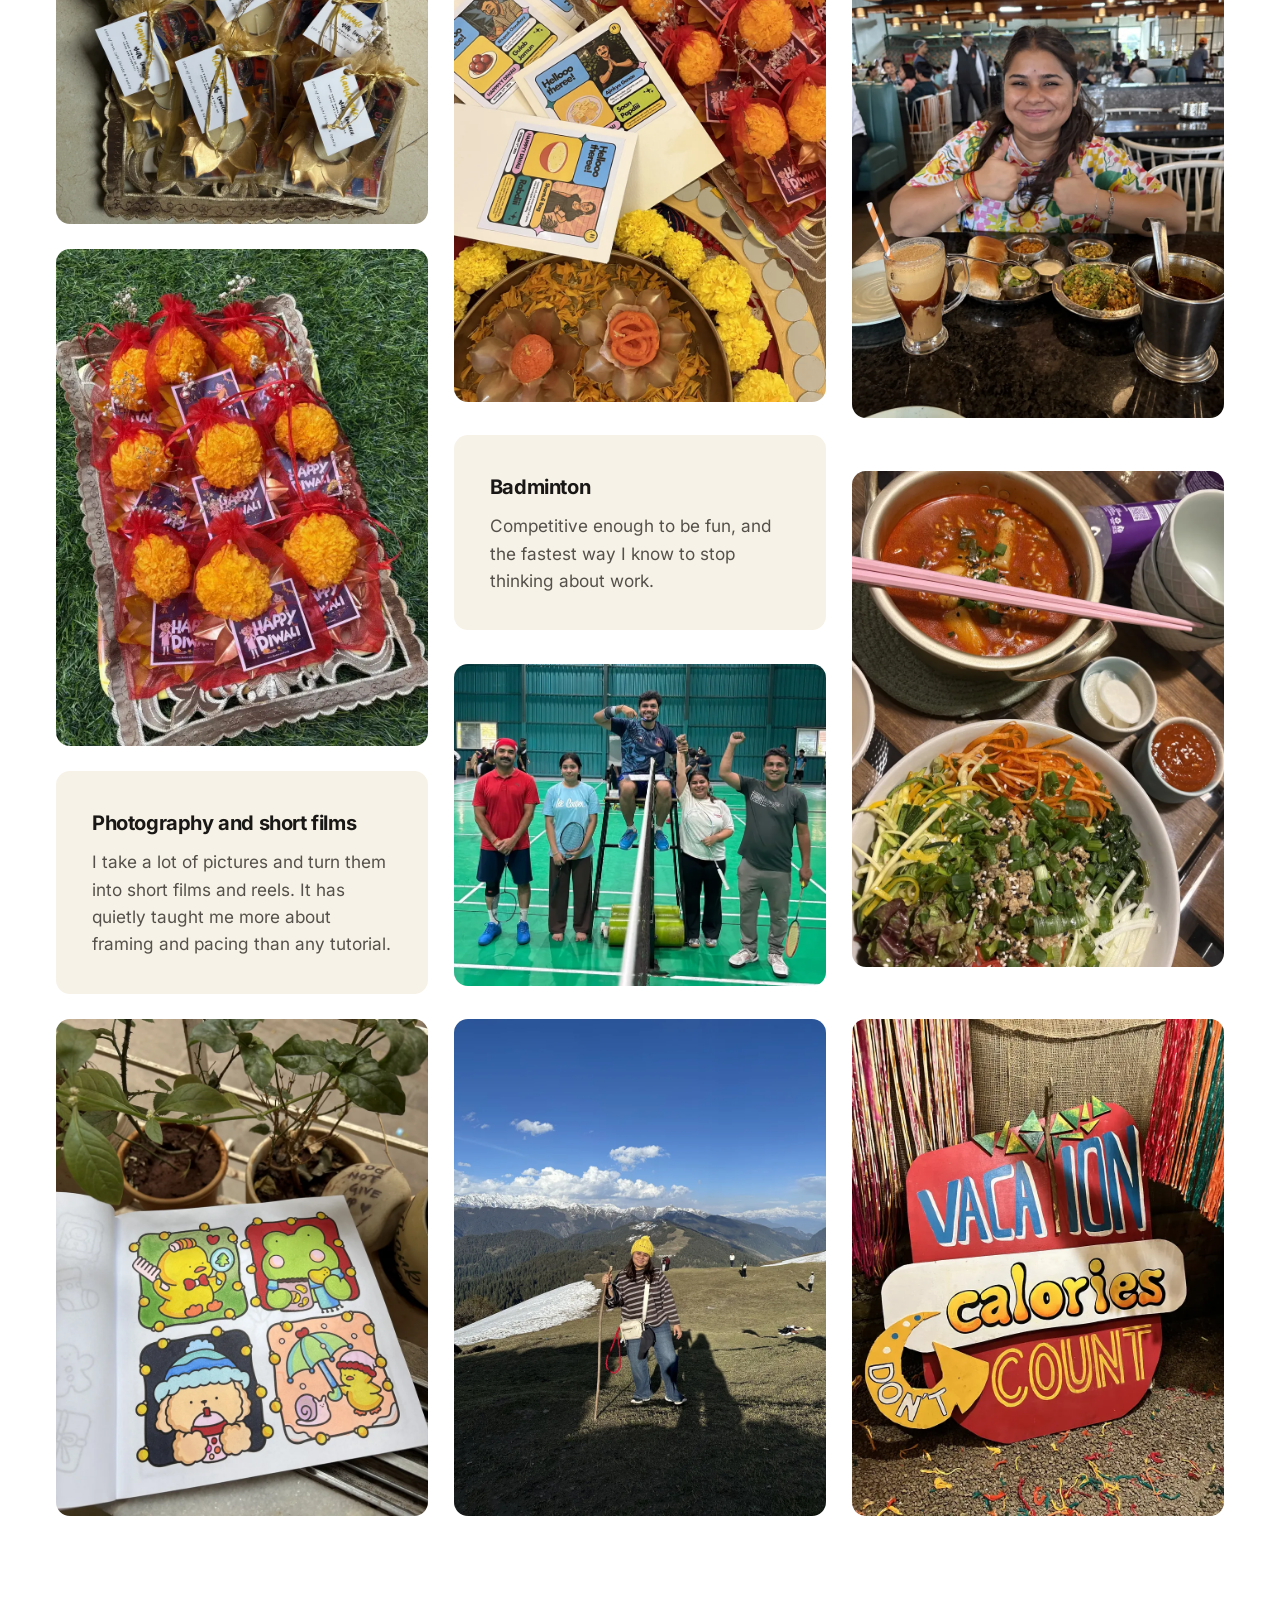
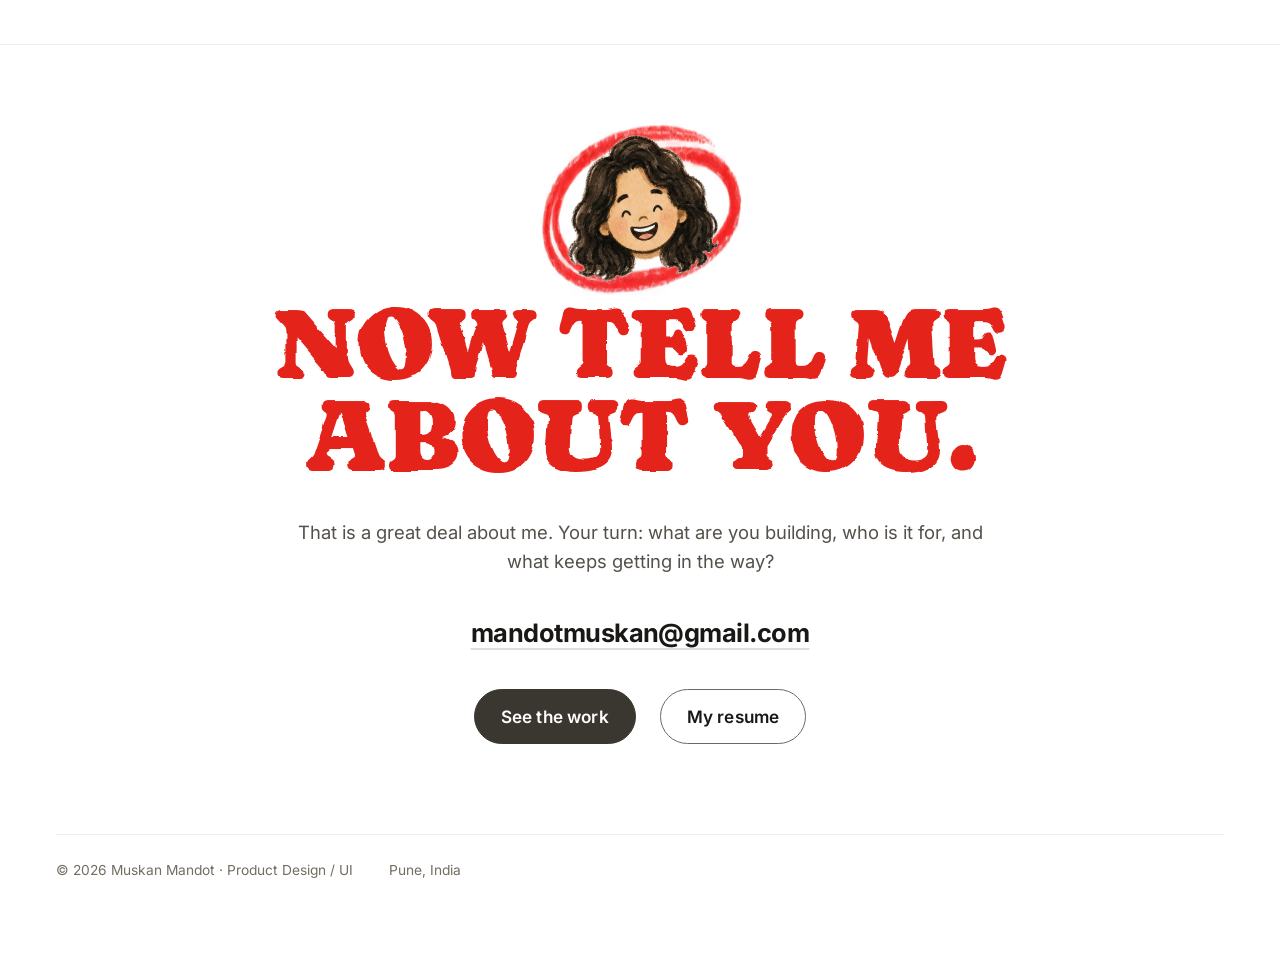
==== commit 29e96bd8: "Lead the TDK case study with the live site, drop the duplicate quote The strongest fact about TDK is" ====
--- a/about.html
+++ b/about.html
@@ -82,11 +82,6 @@
             work better.
           </p>
         </div>
-
-        <p class="note note--red" style="margin-top:var(--s-5)">
-          <span data-doodle="arrow-loop" data-size="sm" data-rot="-8"></span>
-          <span class="note__text">Good systems are invisible. That is the point.</span>
-        </p>
       </div>
     </div>
   </section>
